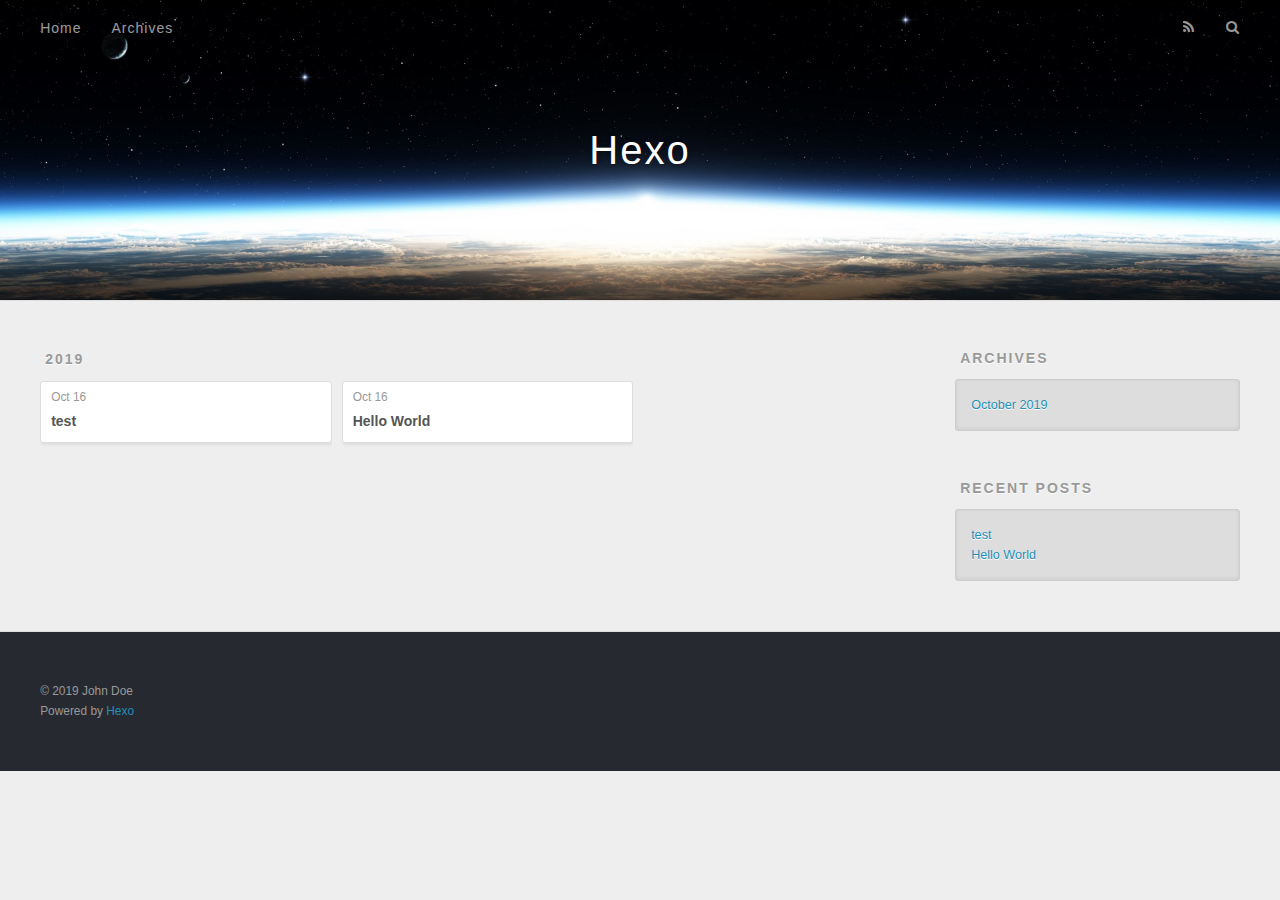
==== archives/index.html @ 58bed096 "Site updated: 2019-10-16 15:24:26" ====
<!DOCTYPE html>
<html>
<head><meta name="generator" content="Hexo 3.9.0">
  <meta charset="utf-8">
  

  
  <title>Archives | Hexo</title>
  <meta name="viewport" content="width=device-width, initial-scale=1, maximum-scale=1">
  <meta property="og:type" content="website">
<meta property="og:title" content="Hexo">
<meta property="og:url" content="http://yoursite.com/archives/index.html">
<meta property="og:site_name" content="Hexo">
<meta property="og:locale" content="en">
<meta name="twitter:card" content="summary">
<meta name="twitter:title" content="Hexo">
  
    <link rel="alternate" href="/atom.xml" title="Hexo" type="application/atom+xml">
  
  
    <link rel="icon" href="/favicon.png">
  
  
    <link href="//fonts.googleapis.com/css?family=Source+Code+Pro" rel="stylesheet" type="text/css">
  
  <link rel="stylesheet" href="/css/style.css">
</head>
</html>
<body>
  <div id="container">
    <div id="wrap">
      <header id="header">
  <div id="banner"></div>
  <div id="header-outer" class="outer">
    <div id="header-title" class="inner">
      <h1 id="logo-wrap">
        <a href="/" id="logo">Hexo</a>
      </h1>
      
    </div>
    <div id="header-inner" class="inner">
      <nav id="main-nav">
        <a id="main-nav-toggle" class="nav-icon"></a>
        
          <a class="main-nav-link" href="/">Home</a>
        
          <a class="main-nav-link" href="/archives">Archives</a>
        
      </nav>
      <nav id="sub-nav">
        
          <a id="nav-rss-link" class="nav-icon" href="/atom.xml" title="RSS Feed"></a>
        
        <a id="nav-search-btn" class="nav-icon" title="Search"></a>
      </nav>
      <div id="search-form-wrap">
        <form action="//google.com/search" method="get" accept-charset="UTF-8" class="search-form"><input type="search" name="q" class="search-form-input" placeholder="Search"><button type="submit" class="search-form-submit">&#xF002;</button><input type="hidden" name="sitesearch" value="http://yoursite.com"></form>
      </div>
    </div>
  </div>
</header>
      <div class="outer">
        <section id="main">
  
  
    
    
      
      
      <section class="archives-wrap">
        <div class="archive-year-wrap">
          <a href="/archives/2019" class="archive-year">2019</a>
        </div>
        <div class="archives">
    
    <article class="archive-article archive-type-post">
  <div class="archive-article-inner">
    <header class="archive-article-header">
      <a href="/2019/10/16/test/" class="archive-article-date">
  <time datetime="2019-10-16T07:18:13.000Z" itemprop="datePublished">Oct 16</time>
</a>
      
  
    <h1 itemprop="name">
      <a class="archive-article-title" href="/2019/10/16/test/">test</a>
    </h1>
  

    </header>
  </div>
</article>
  
    
    
    <article class="archive-article archive-type-post">
  <div class="archive-article-inner">
    <header class="archive-article-header">
      <a href="/2019/10/16/hello-world/" class="archive-article-date">
  <time datetime="2019-10-16T06:49:38.342Z" itemprop="datePublished">Oct 16</time>
</a>
      
  
    <h1 itemprop="name">
      <a class="archive-article-title" href="/2019/10/16/hello-world/">Hello World</a>
    </h1>
  

    </header>
  </div>
</article>
  
  
    </div></section>
  


</section>
        
          <aside id="sidebar">
  
    

  
    

  
    
  
    
  <div class="widget-wrap">
    <h3 class="widget-title">Archives</h3>
    <div class="widget">
      <ul class="archive-list"><li class="archive-list-item"><a class="archive-list-link" href="/archives/2019/10/">October 2019</a></li></ul>
    </div>
  </div>


  
    
  <div class="widget-wrap">
    <h3 class="widget-title">Recent Posts</h3>
    <div class="widget">
      <ul>
        
          <li>
            <a href="/2019/10/16/test/">test</a>
          </li>
        
          <li>
            <a href="/2019/10/16/hello-world/">Hello World</a>
          </li>
        
      </ul>
    </div>
  </div>

  
</aside>
        
      </div>
      <footer id="footer">
  
  <div class="outer">
    <div id="footer-info" class="inner">
      &copy; 2019 John Doe<br>
      Powered by <a href="http://hexo.io/" target="_blank">Hexo</a>
    </div>
  </div>
</footer>
    </div>
    <nav id="mobile-nav">
  
    <a href="/" class="mobile-nav-link">Home</a>
  
    <a href="/archives" class="mobile-nav-link">Archives</a>
  
</nav>
    

<script src="//ajax.googleapis.com/ajax/libs/jquery/2.0.3/jquery.min.js"></script>


  <link rel="stylesheet" href="/fancybox/jquery.fancybox.css">
  <script src="/fancybox/jquery.fancybox.pack.js"></script>


<script src="/js/script.js"></script>



  </div>
</body>
</html>
---- css/style.css ----
body {
  width: 100%;
}
body:before,
body:after {
  content: "";
  display: table;
}
body:after {
  clear: both;
}
html,
body,
div,
span,
applet,
object,
iframe,
h1,
h2,
h3,
h4,
h5,
h6,
p,
blockquote,
pre,
a,
abbr,
acronym,
address,
big,
cite,
code,
del,
dfn,
em,
img,
ins,
kbd,
q,
s,
samp,
small,
strike,
strong,
sub,
sup,
tt,
var,
dl,
dt,
dd,
ol,
ul,
li,
fieldset,
form,
label,
legend,
table,
caption,
tbody,
tfoot,
thead,
tr,
th,
td {
  margin: 0;
  padding: 0;
  border: 0;
  outline: 0;
  font-weight: inherit;
  font-style: inherit;
  font-family: inherit;
  font-size: 100%;
  vertical-align: baseline;
}
body {
  line-height: 1;
  color: #000;
  background: #fff;
}
ol,
ul {
  list-style: none;
}
table {
  border-collapse: separate;
  border-spacing: 0;
  vertical-align: middle;
}
caption,
th,
td {
  text-align: left;
  font-weight: normal;
  vertical-align: middle;
}
a img {
  border: none;
}
input,
button {
  margin: 0;
  padding: 0;
}
input::-moz-focus-inner,
button::-moz-focus-inner {
  border: 0;
  padding: 0;
}
@font-face {
  font-family: FontAwesome;
  font-style: normal;
  font-weight: normal;
  src: url("fonts/fontawesome-webfont.eot?v=#4.0.3");
  src: url("fonts/fontawesome-webfont.eot?#iefix&v=#4.0.3") format("embedded-opentype"), url("fonts/fontawesome-webfont.woff?v=#4.0.3") format("woff"), url("fonts/fontawesome-webfont.ttf?v=#4.0.3") format("truetype"), url("fonts/fontawesome-webfont.svg#fontawesomeregular?v=#4.0.3") format("svg");
}
html,
body,
#container {
  height: 100%;
}
body {
  background: #eee;
  font: 14px -apple-system, BlinkMacSystemFont, "Segoe UI", "Roboto", "Oxygen", "Ubuntu", "Cantarell", "Fira Sans", "Droid Sans", "Helvetica Neue", sans-serif;
  -webkit-text-size-adjust: 100%;
}
.outer {
  max-width: 1220px;
  margin: 0 auto;
  padding: 0 20px;
}
.outer:before,
.outer:after {
  content: "";
  display: table;
}
.outer:after {
  clear: both;
}
.inner {
  display: inline;
  float: left;
  width: 98.33333333333333%;
  margin: 0 0.833333333333333%;
}
.left,
.alignleft {
  float: left;
}
.right,
.alignright {
  float: right;
}
.clear {
  clear: both;
}
#container {
  position: relative;
}
.mobile-nav-on {
  overflow: hidden;
}
#wrap {
  height: 100%;
  width: 100%;
  position: absolute;
  top: 0;
  left: 0;
  -webkit-transition: 0.2s ease-out;
  -moz-transition: 0.2s ease-out;
  -ms-transition: 0.2s ease-out;
  transition: 0.2s ease-out;
  z-index: 1;
  background: #eee;
}
.mobile-nav-on #wrap {
  left: 280px;
}
@media screen and (min-width: 768px) {
  #main {
    display: inline;
    float: left;
    width: 73.33333333333333%;
    margin: 0 0.833333333333333%;
  }
}
.article-date,
.article-category-link,
.archive-year,
.widget-title {
  text-decoration: none;
  text-transform: uppercase;
  letter-spacing: 2px;
  color: #999;
  margin-bottom: 1em;
  margin-left: 5px;
  line-height: 1em;
  text-shadow: 0 1px #fff;
  font-weight: bold;
}
.article-inner,
.archive-article-inner {
  background: #fff;
  -webkit-box-shadow: 1px 2px 3px #ddd;
  box-shadow: 1px 2px 3px #ddd;
  border: 1px solid #ddd;
  border-radius: 3px;
}
.article-entry h1,
.widget h1 {
  font-size: 2em;
}
.article-entry h2,
.widget h2 {
  font-size: 1.5em;
}
.article-entry h3,
.widget h3 {
  font-size: 1.3em;
}
.article-entry h4,
.widget h4 {
  font-size: 1.2em;
}
.article-entry h5,
.widget h5 {
  font-size: 1em;
}
.article-entry h6,
.widget h6 {
  font-size: 1em;
  color: #999;
}
.article-entry hr,
.widget hr {
  border: 1px dashed #ddd;
}
.article-entry strong,
.widget strong {
  font-weight: bold;
}
.article-entry em,
.widget em,
.article-entry cite,
.widget cite {
  font-style: italic;
}
.article-entry sup,
.widget sup,
.article-entry sub,
.widget sub {
  font-size: 0.75em;
  line-height: 0;
  position: relative;
  vertical-align: baseline;
}
.article-entry sup,
.widget sup {
  top: -0.5em;
}
.article-entry sub,
.widget sub {
  bottom: -0.2em;
}
.article-entry small,
.widget small {
  font-size: 0.85em;
}
.article-entry acronym,
.widget acronym,
.article-entry abbr,
.widget abbr {
  border-bottom: 1px dotted;
}
.article-entry ul,
.widget ul,
.article-entry ol,
.widget ol,
.article-entry dl,
.widget dl {
  margin: 0 20px;
  line-height: 1.6em;
}
.article-entry ul ul,
.widget ul ul,
.article-entry ol ul,
.widget ol ul,
.article-entry ul ol,
.widget ul ol,
.article-entry ol ol,
.widget ol ol {
  margin-top: 0;
  margin-bottom: 0;
}
.article-entry ul,
.widget ul {
  list-style: disc;
}
.article-entry ol,
.widget ol {
  list-style: decimal;
}
.article-entry dt,
.widget dt {
  font-weight: bold;
}
#header {
  height: 300px;
  position: relative;
  border-bottom: 1px solid #ddd;
}
#header:before,
#header:after {
  content: "";
  position: absolute;
  left: 0;
  right: 0;
  height: 40px;
}
#header:before {
  top: 0;
  background: -webkit-linear-gradient(rgba(0,0,0,0.2), transparent);
  background: -moz-linear-gradient(rgba(0,0,0,0.2), transparent);
  background: -ms-linear-gradient(rgba(0,0,0,0.2), transparent);
  background: linear-gradient(rgba(0,0,0,0.2), transparent);
}
#header:after {
  bottom: 0;
  background: -webkit-linear-gradient(transparent, rgba(0,0,0,0.2));
  background: -moz-linear-gradient(transparent, rgba(0,0,0,0.2));
  background: -ms-linear-gradient(transparent, rgba(0,0,0,0.2));
  background: linear-gradient(transparent, rgba(0,0,0,0.2));
}
#header-outer {
  height: 100%;
  position: relative;
}
#header-inner {
  position: relative;
  overflow: hidden;
}
#banner {
  position: absolute;
  top: 0;
  left: 0;
  width: 100%;
  height: 100%;
  background: url("images/banner.jpg") center #000;
  -webkit-background-size: cover;
  -moz-background-size: cover;
  background-size: cover;
  z-index: -1;
}
#header-title {
  text-align: center;
  height: 40px;
  position: absolute;
  top: 50%;
  left: 0;
  margin-top: -20px;
}
#logo,
#subtitle {
  text-decoration: none;
  color: #fff;
  font-weight: 300;
  text-shadow: 0 1px 4px rgba(0,0,0,0.3);
}
#logo {
  font-size: 40px;
  line-height: 40px;
  letter-spacing: 2px;
}
#subtitle {
  font-size: 16px;
  line-height: 16px;
  letter-spacing: 1px;
}
#subtitle-wrap {
  margin-top: 16px;
}
#main-nav {
  float: left;
  margin-left: -15px;
}
.nav-icon,
.main-nav-link {
  float: left;
  color: #fff;
  opacity: 0.6;
  text-decoration: none;
  text-shadow: 0 1px rgba(0,0,0,0.2);
  -webkit-transition: opacity 0.2s;
  -moz-transition: opacity 0.2s;
  -ms-transition: opacity 0.2s;
  transition: opacity 0.2s;
  display: block;
  padding: 20px 15px;
}
.nav-icon:hover,
.main-nav-link:hover {
  opacity: 1;
}
.nav-icon {
  font-family: FontAwesome;
  text-align: center;
  font-size: 14px;
  width: 14px;
  height: 14px;
  padding: 20px 15px;
  position: relative;
  cursor: pointer;
}
.main-nav-link {
  font-weight: 300;
  letter-spacing: 1px;
}
@media screen and (max-width: 479px) {
  .main-nav-link {
    display: none;
  }
}
#main-nav-toggle {
  display: none;
}
#main-nav-toggle:before {
  content: "\f0c9";
}
@media screen and (max-width: 479px) {
  #main-nav-toggle {
    display: block;
  }
}
#sub-nav {
  float: right;
  margin-right: -15px;
}
#nav-rss-link:before {
  content: "\f09e";
}
#nav-search-btn:before {
  content: "\f002";
}
#search-form-wrap {
  position: absolute;
  top: 15px;
  width: 150px;
  height: 30px;
  right: -150px;
  opacity: 0;
  -webkit-transition: 0.2s ease-out;
  -moz-transition: 0.2s ease-out;
  -ms-transition: 0.2s ease-out;
  transition: 0.2s ease-out;
}
#search-form-wrap.on {
  opacity: 1;
  right: 0;
}
@media screen and (max-width: 479px) {
  #search-form-wrap {
    width: 100%;
    right: -100%;
  }
}
.search-form {
  position: absolute;
  top: 0;
  left: 0;
  right: 0;
  background: #fff;
  padding: 5px 15px;
  border-radius: 15px;
  -webkit-box-shadow: 0 0 10px rgba(0,0,0,0.3);
  box-shadow: 0 0 10px rgba(0,0,0,0.3);
}
.search-form-input {
  border: none;
  background: none;
  color: #555;
  width: 100%;
  font: 13px -apple-system, BlinkMacSystemFont, "Segoe UI", "Roboto", "Oxygen", "Ubuntu", "Cantarell", "Fira Sans", "Droid Sans", "Helvetica Neue", sans-serif;
  outline: none;
}
.search-form-input::-webkit-search-results-decoration,
.search-form-input::-webkit-search-cancel-button {
  -webkit-appearance: none;
}
.search-form-submit {
  position: absolute;
  top: 50%;
  right: 10px;
  margin-top: -7px;
  font: 13px FontAwesome;
  border: none;
  background: none;
  color: #bbb;
  cursor: pointer;
}
.search-form-submit:hover,
.search-form-submit:focus {
  color: #777;
}
.article {
  margin: 50px 0;
}
.article-inner {
  overflow: hidden;
}
.article-meta:before,
.article-meta:after {
  content: "";
  display: table;
}
.article-meta:after {
  clear: both;
}
.article-date {
  float: left;
}
.article-category {
  float: left;
  line-height: 1em;
  color: #ccc;
  text-shadow: 0 1px #fff;
  margin-left: 8px;
}
.article-category:before {
  content: "\2022";
}
.article-category-link {
  margin: 0 12px 1em;
}
.article-header {
  padding: 20px 20px 0;
}
.article-title {
  text-decoration: none;
  font-size: 2em;
  font-weight: bold;
  color: #555;
  line-height: 1.1em;
  -webkit-transition: color 0.2s;
  -moz-transition: color 0.2s;
  -ms-transition: color 0.2s;
  transition: color 0.2s;
}
a.article-title:hover {
  color: #258fb8;
}
.article-entry {
  color: #555;
  padding: 0 20px;
}
.article-entry:before,
.article-entry:after {
  content: "";
  display: table;
}
.article-entry:after {
  clear: both;
}
.article-entry p,
.article-entry table {
  line-height: 1.6em;
  margin: 1.6em 0;
}
.article-entry h1,
.article-entry h2,
.article-entry h3,
.article-entry h4,
.article-entry h5,
.article-entry h6 {
  font-weight: bold;
}
.article-entry h1,
.article-entry h2,
.article-entry h3,
.article-entry h4,
.article-entry h5,
.article-entry h6 {
  line-height: 1.1em;
  margin: 1.1em 0;
}
.article-entry a {
  color: #258fb8;
  text-decoration: none;
}
.article-entry a:hover {
  text-decoration: underline;
}
.article-entry ul,
.article-entry ol,
.article-entry dl {
  margin-top: 1.6em;
  margin-bottom: 1.6em;
}
.article-entry img,
.article-entry video {
  max-width: 100%;
  height: auto;
  display: block;
  margin: auto;
}
.article-entry iframe {
  border: none;
}
.article-entry table {
  width: 100%;
  border-collapse: collapse;
  border-spacing: 0;
}
.article-entry th {
  font-weight: bold;
  border-bottom: 3px solid #ddd;
  padding-bottom: 0.5em;
}
.article-entry td {
  border-bottom: 1px solid #ddd;
  padding: 10px 0;
}
.article-entry blockquote {
  font-family: Georgia, "Times New Roman", serif;
  font-size: 1.4em;
  margin: 1.6em 20px;
  text-align: center;
}
.article-entry blockquote footer {
  font-size: 14px;
  margin: 1.6em 0;
  font-family: -apple-system, BlinkMacSystemFont, "Segoe UI", "Roboto", "Oxygen", "Ubuntu", "Cantarell", "Fira Sans", "Droid Sans", "Helvetica Neue", sans-serif;
}
.article-entry blockquote footer cite:before {
  content: "—";
  padding: 0 0.5em;
}
.article-entry .pullquote {
  text-align: left;
  width: 45%;
  margin: 0;
}
.article-entry .pullquote.left {
  margin-left: 0.5em;
  margin-right: 1em;
}
.article-entry .pullquote.right {
  margin-right: 0.5em;
  margin-left: 1em;
}
.article-entry .caption {
  color: #999;
  display: block;
  font-size: 0.9em;
  margin-top: 0.5em;
  position: relative;
  text-align: center;
}
.article-entry .video-container {
  position: relative;
  padding-top: 56.25%;
  height: 0;
  overflow: hidden;
}
.article-entry .video-container iframe,
.article-entry .video-container object,
.article-entry .video-container embed {
  position: absolute;
  top: 0;
  left: 0;
  width: 100%;
  height: 100%;
  margin-top: 0;
}
.article-more-link a {
  display: inline-block;
  line-height: 1em;
  padding: 6px 15px;
  border-radius: 15px;
  background: #eee;
  color: #999;
  text-shadow: 0 1px #fff;
  text-decoration: none;
}
.article-more-link a:hover {
  background: #258fb8;
  color: #fff;
  text-decoration: none;
  text-shadow: 0 1px #1e7293;
}
.article-footer {
  font-size: 0.85em;
  line-height: 1.6em;
  border-top: 1px solid #ddd;
  padding-top: 1.6em;
  margin: 0 20px 20px;
}
.article-footer:before,
.article-footer:after {
  content: "";
  display: table;
}
.article-footer:after {
  clear: both;
}
.article-footer a {
  color: #999;
  text-decoration: none;
}
.article-footer a:hover {
  color: #555;
}
.article-tag-list-item {
  float: left;
  margin-right: 10px;
}
.article-tag-list-link:before {
  content: "#";
}
.article-comment-link {
  float: right;
}
.article-comment-link:before {
  content: "\f075";
  font-family: FontAwesome;
  padding-right: 8px;
}
.article-share-link {
  cursor: pointer;
  float: right;
  margin-left: 20px;
}
.article-share-link:before {
  content: "\f064";
  font-family: FontAwesome;
  padding-right: 6px;
}
#article-nav {
  position: relative;
}
#article-nav:before,
#article-nav:after {
  content: "";
  display: table;
}
#article-nav:after {
  clear: both;
}
@media screen and (min-width: 768px) {
  #article-nav {
    margin: 50px 0;
  }
  #article-nav:before {
    width: 8px;
    height: 8px;
    position: absolute;
    top: 50%;
    left: 50%;
    margin-top: -4px;
    margin-left: -4px;
    content: "";
    border-radius: 50%;
    background: #ddd;
    -webkit-box-shadow: 0 1px 2px #fff;
    box-shadow: 0 1px 2px #fff;
  }
}
.article-nav-link-wrap {
  text-decoration: none;
  text-shadow: 0 1px #fff;
  color: #999;
  -webkit-box-sizing: border-box;
  -moz-box-sizing: border-box;
  box-sizing: border-box;
  margin-top: 50px;
  text-align: center;
  display: block;
}
.article-nav-link-wrap:hover {
  color: #555;
}
@media screen and (min-width: 768px) {
  .article-nav-link-wrap {
    width: 50%;
    margin-top: 0;
  }
}
@media screen and (min-width: 768px) {
  #article-nav-newer {
    float: left;
    text-align: right;
    padding-right: 20px;
  }
}
@media screen and (min-width: 768px) {
  #article-nav-older {
    float: right;
    text-align: left;
    padding-left: 20px;
  }
}
.article-nav-caption {
  text-transform: uppercase;
  letter-spacing: 2px;
  color: #ddd;
  line-height: 1em;
  font-weight: bold;
}
#article-nav-newer .article-nav-caption {
  margin-right: -2px;
}
.article-nav-title {
  font-size: 0.85em;
  line-height: 1.6em;
  margin-top: 0.5em;
}
.article-share-box {
  position: absolute;
  display: none;
  background: #fff;
  -webkit-box-shadow: 1px 2px 10px rgba(0,0,0,0.2);
  box-shadow: 1px 2px 10px rgba(0,0,0,0.2);
  border-radius: 3px;
  margin-left: -145px;
  overflow: hidden;
  z-index: 1;
}
.article-share-box.on {
  display: block;
}
.article-share-input {
  width: 100%;
  background: none;
  -webkit-box-sizing: border-box;
  -moz-box-sizing: border-box;
  box-sizing: border-box;
  font: 14px -apple-system, BlinkMacSystemFont, "Segoe UI", "Roboto", "Oxygen", "Ubuntu", "Cantarell", "Fira Sans", "Droid Sans", "Helvetica Neue", sans-serif;
  padding: 0 15px;
  color: #555;
  outline: none;
  border: 1px solid #ddd;
  border-radius: 3px 3px 0 0;
  height: 36px;
  line-height: 36px;
}
.article-share-links {
  background: #eee;
}
.article-share-links:before,
.article-share-links:after {
  content: "";
  display: table;
}
.article-share-links:after {
  clear: both;
}
.article-share-twitter,
.article-share-facebook,
.article-share-pinterest,
.article-share-google {
  width: 50px;
  height: 36px;
  display: block;
  float: left;
  position: relative;
  color: #999;
  text-shadow: 0 1px #fff;
}
.article-share-twitter:before,
.article-share-facebook:before,
.article-share-pinterest:before,
.article-share-google:before {
  font-size: 20px;
  font-family: FontAwesome;
  width: 20px;
  height: 20px;
  position: absolute;
  top: 50%;
  left: 50%;
  margin-top: -10px;
  margin-left: -10px;
  text-align: center;
}
.article-share-twitter:hover,
.article-share-facebook:hover,
.article-share-pinterest:hover,
.article-share-google:hover {
  color: #fff;
}
.article-share-twitter:before {
  content: "\f099";
}
.article-share-twitter:hover {
  background: #00aced;
  text-shadow: 0 1px #008abe;
}
.article-share-facebook:before {
  content: "\f09a";
}
.article-share-facebook:hover {
  background: #3b5998;
  text-shadow: 0 1px #2f477a;
}
.article-share-pinterest:before {
  content: "\f0d2";
}
.article-share-pinterest:hover {
  background: #cb2027;
  text-shadow: 0 1px #a21a1f;
}
.article-share-google:before {
  content: "\f0d5";
}
.article-share-google:hover {
  background: #dd4b39;
  text-shadow: 0 1px #be3221;
}
.article-gallery {
  background: #000;
  position: relative;
}
.article-gallery-photos {
  position: relative;
  overflow: hidden;
}
.article-gallery-img {
  display: none;
  max-width: 100%;
}
.article-gallery-img:first-child {
  display: block;
}
.article-gallery-img.loaded {
  position: absolute;
  display: block;
}
.article-gallery-img img {
  display: block;
  max-width: 100%;
  margin: 0 auto;
}
#comments {
  background: #fff;
  -webkit-box-shadow: 1px 2px 3px #ddd;
  box-shadow: 1px 2px 3px #ddd;
  padding: 20px;
  border: 1px solid #ddd;
  border-radius: 3px;
  margin: 50px 0;
}
#comments a {
  color: #258fb8;
}
.archives-wrap {
  margin: 50px 0;
}
.archives:before,
.archives:after {
  content: "";
  display: table;
}
.archives:after {
  clear: both;
}
.archive-year-wrap {
  margin-bottom: 1em;
}
.archives {
  -webkit-column-gap: 10px;
  -moz-column-gap: 10px;
  column-gap: 10px;
}
@media screen and (min-width: 480px) and (max-width: 767px) {
  .archives {
    -webkit-column-count: 2;
    -moz-column-count: 2;
    column-count: 2;
  }
}
@media screen and (min-width: 768px) {
  .archives {
    -webkit-column-count: 3;
    -moz-column-count: 3;
    column-count: 3;
  }
}
.archive-article {
  -webkit-column-break-inside: avoid;
  page-break-inside: avoid;
  overflow: hidden;
  break-inside: avoid-column;
}
.archive-article-inner {
  padding: 10px;
  margin-bottom: 15px;
}
.archive-article-title {
  text-decoration: none;
  font-weight: bold;
  color: #555;
  -webkit-transition: color 0.2s;
  -moz-transition: color 0.2s;
  -ms-transition: color 0.2s;
  transition: color 0.2s;
  line-height: 1.6em;
}
.archive-article-title:hover {
  color: #258fb8;
}
.archive-article-footer {
  margin-top: 1em;
}
.archive-article-date {
  color: #999;
  text-decoration: none;
  font-size: 0.85em;
  line-height: 1em;
  margin-bottom: 0.5em;
  display: block;
}
#page-nav {
  margin: 50px auto;
  background: #fff;
  -webkit-box-shadow: 1px 2px 3px #ddd;
  box-shadow: 1px 2px 3px #ddd;
  border: 1px solid #ddd;
  border-radius: 3px;
  text-align: center;
  color: #999;
  overflow: hidden;
}
#page-nav:before,
#page-nav:after {
  content: "";
  display: table;
}
#page-nav:after {
  clear: both;
}
#page-nav a,
#page-nav span {
  padding: 10px 20px;
  line-height: 1;
  height: 2ex;
}
#page-nav a {
  color: #999;
  text-decoration: none;
}
#page-nav a:hover {
  background: #999;
  color: #fff;
}
#page-nav .prev {
  float: left;
}
#page-nav .next {
  float: right;
}
#page-nav .page-number {
  display: inline-block;
}
@media screen and (max-width: 479px) {
  #page-nav .page-number {
    display: none;
  }
}
#page-nav .current {
  color: #555;
  font-weight: bold;
}
#page-nav .space {
  color: #ddd;
}
#footer {
  background: #262a30;
  padding: 50px 0;
  border-top: 1px solid #ddd;
  color: #999;
}
#footer a {
  color: #258fb8;
  text-decoration: none;
}
#footer a:hover {
  text-decoration: underline;
}
#footer-info {
  line-height: 1.6em;
  font-size: 0.85em;
}
.article-entry pre,
.article-entry .highlight {
  background: #2d2d2d;
  margin: 0 -20px;
  padding: 15px 20px;
  border-style: solid;
  border-color: #ddd;
  border-width: 1px 0;
  overflow: auto;
  color: #ccc;
  line-height: 22.400000000000002px;
}
.article-entry .highlight .gutter pre,
.article-entry .gist .gist-file .gist-data .line-numbers {
  color: #666;
  font-size: 0.85em;
}
.article-entry pre,
.article-entry code {
  font-family: "Source Code Pro", Consolas, Monaco, Menlo, Consolas, monospace;
}
.article-entry code {
  background: #eee;
  text-shadow: 0 1px #fff;
  padding: 0 0.3em;
}
.article-entry pre code {
  background: none;
  text-shadow: none;
  padding: 0;
}
.article-entry .highlight pre {
  border: none;
  margin: 0;
  padding: 0;
}
.article-entry .highlight table {
  margin: 0;
  width: auto;
}
.article-entry .highlight td {
  border: none;
  padding: 0;
}
.article-entry .highlight figcaption {
  font-size: 0.85em;
  color: #999;
  line-height: 1em;
  margin-bottom: 1em;
}
.article-entry .highlight figcaption:before,
.article-entry .highlight figcaption:after {
  content: "";
  display: table;
}
.article-entry .highlight figcaption:after {
  clear: both;
}
.article-entry .highlight figcaption a {
  float: right;
}
.article-entry .highlight .gutter pre {
  text-align: right;
  padding-right: 20px;
}
.article-entry .highlight .line {
  height: 22.400000000000002px;
}
.article-entry .highlight .line.marked {
  background: #515151;
}
.article-entry .gist {
  margin: 0 -20px;
  border-style: solid;
  border-color: #ddd;
  border-width: 1px 0;
  background: #2d2d2d;
  padding: 15px 20px 15px 0;
}
.article-entry .gist .gist-file {
  border: none;
  font-family: "Source Code Pro", Consolas, Monaco, Menlo, Consolas, monospace;
  margin: 0;
}
.article-entry .gist .gist-file .gist-data {
  background: none;
  border: none;
}
.article-entry .gist .gist-file .gist-data .line-numbers {
  background: none;
  border: none;
  padding: 0 20px 0 0;
}
.article-entry .gist .gist-file .gist-data .line-data {
  padding: 0 !important;
}
.article-entry .gist .gist-file .highlight {
  margin: 0;
  padding: 0;
  border: none;
}
.article-entry .gist .gist-file .gist-meta {
  background: #2d2d2d;
  color: #999;
  font: 0.85em -apple-system, BlinkMacSystemFont, "Segoe UI", "Roboto", "Oxygen", "Ubuntu", "Cantarell", "Fira Sans", "Droid Sans", "Helvetica Neue", sans-serif;
  text-shadow: 0 0;
  padding: 0;
  margin-top: 1em;
  margin-left: 20px;
}
.article-entry .gist .gist-file .gist-meta a {
  color: #258fb8;
  font-weight: normal;
}
.article-entry .gist .gist-file .gist-meta a:hover {
  text-decoration: underline;
}
pre .comment,
pre .title {
  color: #999;
}
pre .variable,
pre .attribute,
pre .tag,
pre .regexp,
pre .ruby .constant,
pre .xml .tag .title,
pre .xml .pi,
pre .xml .doctype,
pre .html .doctype,
pre .css .id,
pre .css .class,
pre .css .pseudo {
  color: #f2777a;
}
pre .number,
pre .preprocessor,
pre .built_in,
pre .literal,
pre .params,
pre .constant {
  color: #f99157;
}
pre .class,
pre .ruby .class .title,
pre .css .rules .attribute {
  color: #9c9;
}
pre .string,
pre .value,
pre .inheritance,
pre .header,
pre .ruby .symbol,
pre .xml .cdata {
  color: #9c9;
}
pre .css .hexcolor {
  color: #6cc;
}
pre .function,
pre .python .decorator,
pre .python .title,
pre .ruby .function .title,
pre .ruby .title .keyword,
pre .perl .sub,
pre .javascript .title,
pre .coffeescript .title {
  color: #69c;
}
pre .keyword,
pre .javascript .function {
  color: #c9c;
}
@media screen and (max-width: 479px) {
  #mobile-nav {
    position: absolute;
    top: 0;
    left: 0;
    width: 280px;
    height: 100%;
    background: #191919;
    border-right: 1px solid #fff;
  }
}
@media screen and (max-width: 479px) {
  .mobile-nav-link {
    display: block;
    color: #999;
    text-decoration: none;
    padding: 15px 20px;
    font-weight: bold;
  }
  .mobile-nav-link:hover {
    color: #fff;
  }
}
@media screen and (min-width: 768px) {
  #sidebar {
    display: inline;
    float: left;
    width: 23.333333333333332%;
    margin: 0 0.833333333333333%;
  }
}
.widget-wrap {
  margin: 50px 0;
}
.widget {
  color: #777;
  text-shadow: 0 1px #fff;
  background: #ddd;
  -webkit-box-shadow: 0 -1px 4px #ccc inset;
  box-shadow: 0 -1px 4px #ccc inset;
  border: 1px solid #ccc;
  padding: 15px;
  border-radius: 3px;
}
.widget a {
  color: #258fb8;
  text-decoration: none;
}
.widget a:hover {
  text-decoration: underline;
}
.widget ul ul,
.widget ol ul,
.widget dl ul,
.widget ul ol,
.widget ol ol,
.widget dl ol,
.widget ul dl,
.widget ol dl,
.widget dl dl {
  margin-left: 15px;
  list-style: disc;
}
.widget {
  line-height: 1.6em;
  word-wrap: break-word;
  font-size: 0.9em;
}
.widget ul,
.widget ol {
  list-style: none;
  margin: 0;
}
.widget ul ul,
.widget ol ul,
.widget ul ol,
.widget ol ol {
  margin: 0 20px;
}
.widget ul ul,
.widget ol ul {
  list-style: disc;
}
.widget ul ol,
.widget ol ol {
  list-style: decimal;
}
.category-list-count,
.tag-list-count,
.archive-list-count {
  padding-left: 5px;
  color: #999;
  font-size: 0.85em;
}
.category-list-count:before,
.tag-list-count:before,
.archive-list-count:before {
  content: "(";
}
.category-list-count:after,
.tag-list-count:after,
.archive-list-count:after {
  content: ")";
}
.tagcloud a {
  margin-right: 5px;
  display: inline-block;
}
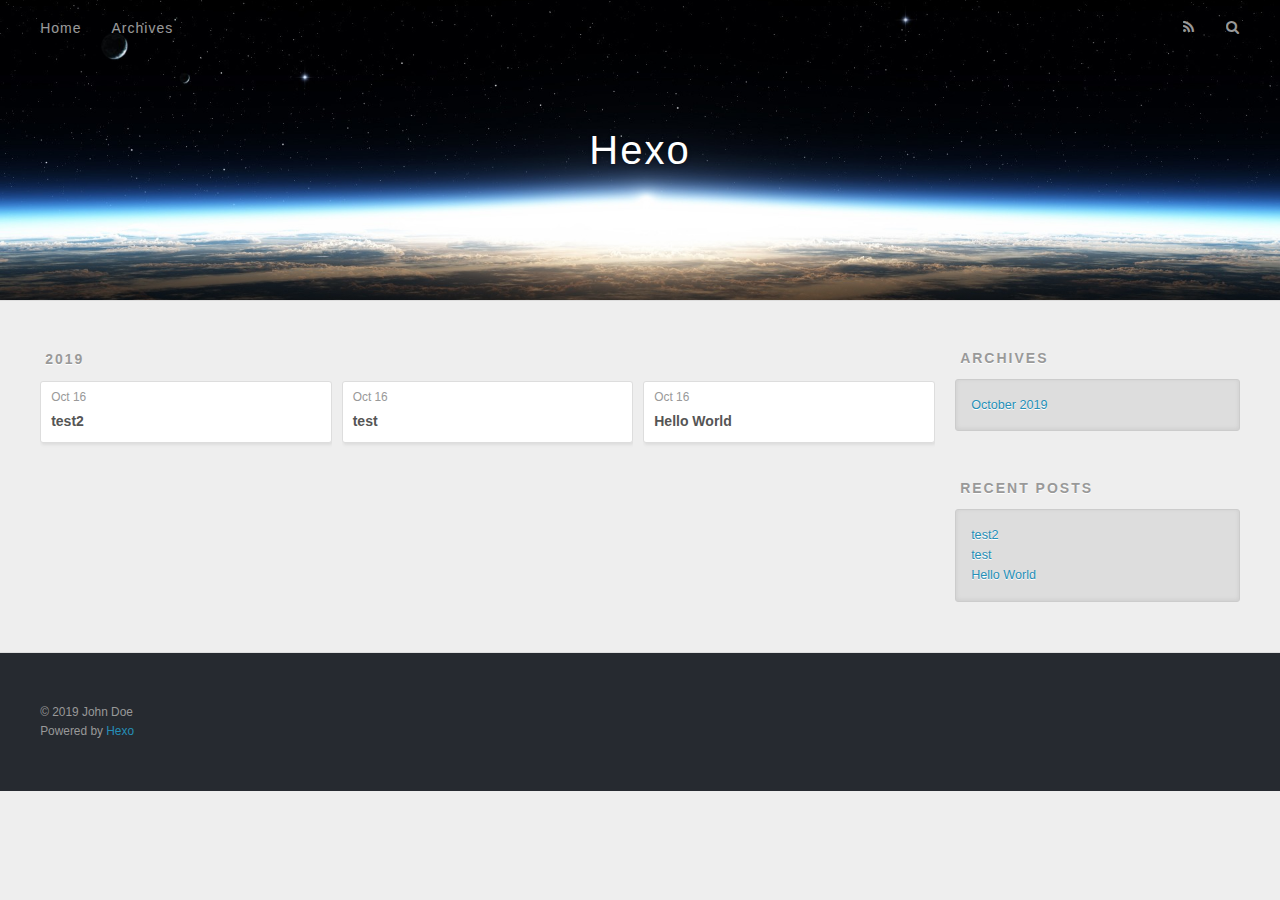
==== commit cc178b98: "Site updated: 2019-10-16 17:17:02" ====
--- a/archives/index.html
+++ b/archives/index.html
@@ -76,6 +76,25 @@
     <article class="archive-article archive-type-post">
   <div class="archive-article-inner">
     <header class="archive-article-header">
+      <a href="/2019/10/16/test2/" class="archive-article-date">
+  <time datetime="2019-10-16T09:16:12.000Z" itemprop="datePublished">Oct 16</time>
+</a>
+      
+  
+    <h1 itemprop="name">
+      <a class="archive-article-title" href="/2019/10/16/test2/">test2</a>
+    </h1>
+  
+
+    </header>
+  </div>
+</article>
+  
+    
+    
+    <article class="archive-article archive-type-post">
+  <div class="archive-article-inner">
+    <header class="archive-article-header">
       <a href="/2019/10/16/test/" class="archive-article-date">
   <time datetime="2019-10-16T07:18:13.000Z" itemprop="datePublished">Oct 16</time>
 </a>
@@ -143,6 +162,10 @@
       <ul>
         
           <li>
+            <a href="/2019/10/16/test2/">test2</a>
+          </li>
+        
+          <li>
             <a href="/2019/10/16/test/">test</a>
           </li>
         
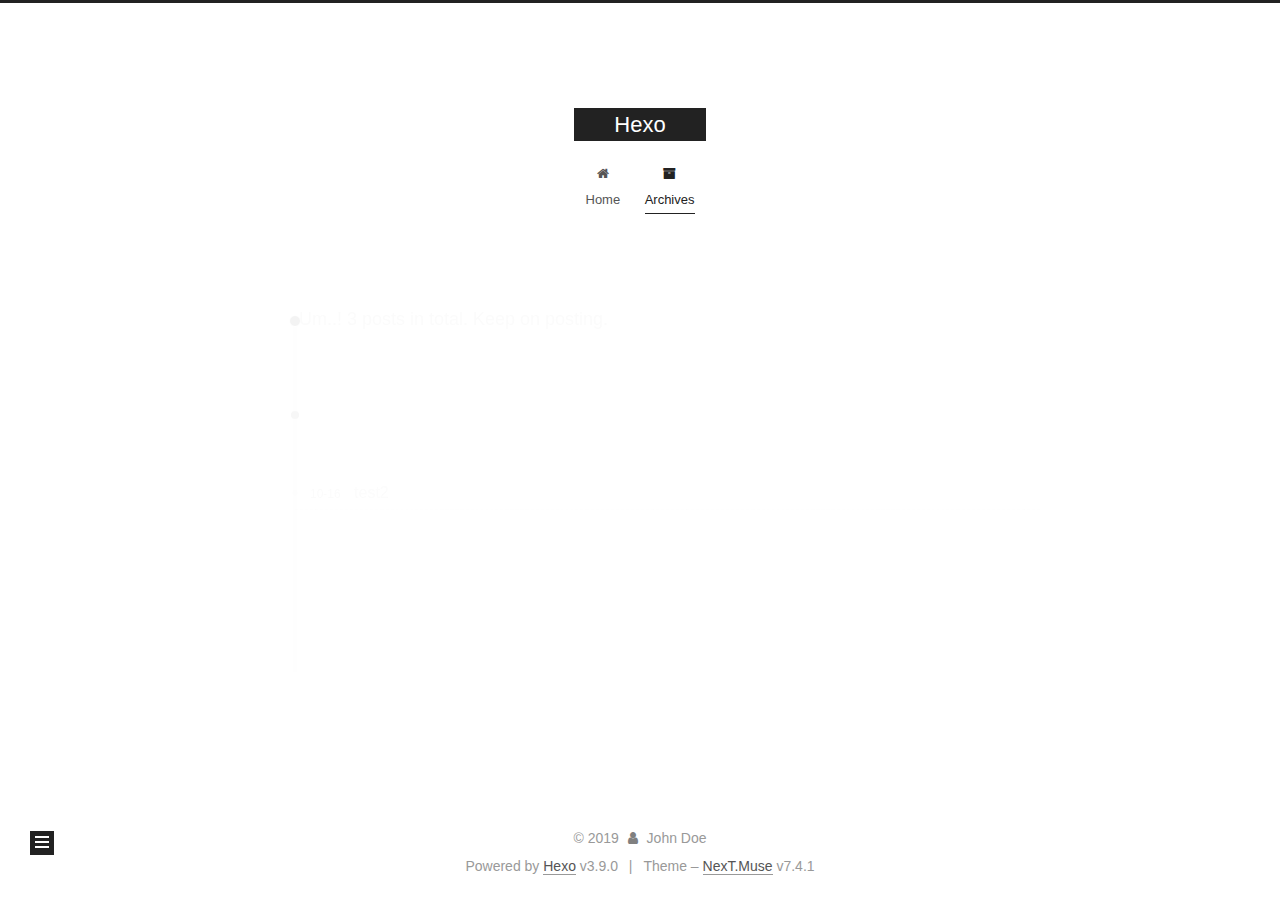
==== commit d0b00c07: "Site updated: 2019-10-16 17:21:00" ====
--- a/archives/index.html
+++ b/archives/index.html
@@ -1,12 +1,60 @@
 <!DOCTYPE html>
-<html>
-<head><meta name="generator" content="Hexo 3.9.0">
-  <meta charset="utf-8">
-  
-
-  
-  <title>Archives | Hexo</title>
-  <meta name="viewport" content="width=device-width, initial-scale=1, maximum-scale=1">
+
+
+
+
+
+<html lang="en">
+<head>
+  <meta charset="UTF-8">
+<meta name="viewport" content="width=device-width, initial-scale=1, maximum-scale=2">
+<meta name="theme-color" content="#222">
+<meta name="generator" content="Hexo 3.9.0">
+  <link rel="apple-touch-icon" sizes="180x180" href="/images/apple-touch-icon-next.png?v=7.4.1">
+  <link rel="icon" type="image/png" sizes="32x32" href="/images/favicon-32x32-next.png?v=7.4.1">
+  <link rel="icon" type="image/png" sizes="16x16" href="/images/favicon-16x16-next.png?v=7.4.1">
+  <link rel="mask-icon" href="/images/logo.svg?v=7.4.1" color="#222">
+
+<link rel="stylesheet" href="/css/main.css?v=7.4.1">
+
+
+<link rel="stylesheet" href="/lib/font-awesome/css/font-awesome.min.css?v=4.7.0">
+
+
+<script id="hexo-configurations">
+  var NexT = window.NexT || {};
+  var CONFIG = {
+    root: '/',
+    scheme: 'Muse',
+    version: '7.4.1',
+    exturl: false,
+    sidebar: {"position":"left","display":"post","offset":12,"onmobile":false},
+    copycode: {"enable":false,"show_result":false,"style":null},
+    back2top: {"enable":true,"sidebar":false,"scrollpercent":false},
+    bookmark: {"enable":false,"color":"#222","save":"auto"},
+    fancybox: false,
+    mediumzoom: false,
+    lazyload: false,
+    pangu: false,
+    algolia: {
+      appID: '',
+      apiKey: '',
+      indexName: '',
+      hits: {"per_page":10},
+      labels: {"input_placeholder":"Search for Posts","hits_empty":"We didn't find any results for the search: ${query}","hits_stats":"${hits} results found in ${time} ms"}
+    },
+    localsearch: {"enable":false,"trigger":"auto","top_n_per_article":1,"unescape":false,"preload":false},
+    path: '',
+    motion: {"enable":true,"async":false,"transition":{"post_block":"fadeIn","post_header":"slideDownIn","post_body":"slideDownIn","coll_header":"slideLeftIn","sidebar":"slideUpIn"}},
+    translation: {
+      copy_button: 'Copy',
+      copy_success: 'Copied',
+      copy_failure: 'Copy failed'
+    },
+    sidebarPadding: 40
+  };
+</script>
+
   <meta property="og:type" content="website">
 <meta property="og:title" content="Hexo">
 <meta property="og:url" content="http://yoursite.com/archives/index.html">
@@ -14,203 +62,396 @@
 <meta property="og:locale" content="en">
 <meta name="twitter:card" content="summary">
 <meta name="twitter:title" content="Hexo">
-  
-    <link rel="alternate" href="/atom.xml" title="Hexo" type="application/atom+xml">
-  
-  
-    <link rel="icon" href="/favicon.png">
-  
-  
-    <link href="//fonts.googleapis.com/css?family=Source+Code+Pro" rel="stylesheet" type="text/css">
-  
-  <link rel="stylesheet" href="/css/style.css">
+  <link rel="canonical" href="http://yoursite.com/archives/">
+
+
+<script id="page-configurations">
+  // https://hexo.io/docs/variables.html
+  CONFIG.page = {
+    sidebar: "",
+    isHome: false,
+    isPost: false,
+    isPage: false,
+    isArchive: true
+  };
+</script>
+
+  <title>Archive | Hexo</title>
+  
+
+
+
+
+
+
+
+
+  <noscript>
+  <style>
+  .use-motion .brand,
+  .use-motion .menu-item,
+  .sidebar-inner,
+  .use-motion .post-block,
+  .use-motion .pagination,
+  .use-motion .comments,
+  .use-motion .post-header,
+  .use-motion .post-body,
+  .use-motion .collection-header { opacity: initial; }
+
+  .use-motion .site-title,
+  .use-motion .site-subtitle {
+    opacity: initial;
+    top: initial;
+  }
+
+  .use-motion .logo-line-before i { left: initial; }
+  .use-motion .logo-line-after i { right: initial; }
+  </style>
+</noscript>
+
 </head>
+
+<body itemscope itemtype="http://schema.org/WebPage">
+  <div class="container use-motion">
+    <div class="headband"></div>
+
+    <header class="header" itemscope itemtype="http://schema.org/WPHeader">
+      <div class="header-inner"><div class="site-brand-container">
+  <div class="site-meta">
+
+    <div>
+      <a href="/" class="brand" rel="start">
+        <span class="logo-line-before"><i></i></span>
+        <span class="site-title">Hexo</span>
+        <span class="logo-line-after"><i></i></span>
+      </a>
+    </div>
+  </div>
+
+  <div class="site-nav-toggle">
+    <div class="toggle" aria-label="Toggle navigation bar">
+      <span class="toggle-line toggle-line-first"></span>
+      <span class="toggle-line toggle-line-middle"></span>
+      <span class="toggle-line toggle-line-last"></span>
+    </div>
+  </div>
+</div>
+
+
+<nav class="site-nav">
+  
+  <ul id="menu" class="menu">
+      
+      
+        
+        
+        <li class="menu-item menu-item-home">
+      
+    
+
+    <a href="/" rel="section"><i class="fa fa-fw fa-home"></i>Home</a>
+
+  </li>
+      
+    
+      
+      
+        
+        
+        <li class="menu-item menu-item-archives">
+      
+    
+
+    <a href="/archives/" rel="section"><i class="fa fa-fw fa-archive"></i>Archives</a>
+
+  </li>
+      
+    
+  </ul>
+
+    
+
+  
+    
+    
+  
+    
+    
+  
+  
+
+</nav>
+</div>
+    </header>
+
+    
+  <div class="back-to-top">
+    <i class="fa fa-arrow-up"></i>
+    <span>0%</span>
+  </div>
+
+
+    <main class="main">
+      <div class="main-inner">
+        <div class="content-wrap">
+          <div class="content">
+            
+
+  
+  
+  
+  <div class="post-block">
+    <div class="posts-collapse">
+      <div class="collection-title">
+        
+        
+        
+          
+        
+        <span class="collection-header">Um..! 3 posts in total. Keep on posting.</span>
+      </div>
+      
+
+      
+
+  
+  
+
+  
+    
+    <div class="collection-year">
+      <h1 class="collection-header">2019</h1>
+    </div>
+  
+
+  <article itemscope itemtype="http://schema.org/Article">
+    <header class="post-header">
+
+      <div class="post-meta">
+        <time itemprop="dateCreated"
+              datetime="2019-10-16T17:16:12+08:00"
+              content="2019-10-16">
+          10-16
+        </time>
+      </div>
+
+      <h2 class="post-title">
+        
+          <a class="post-title-link" href="/2019/10/16/test2/" itemprop="url">
+            <span itemprop="name">test2</span>
+          </a>
+        
+      </h2>
+
+    </header>
+  </article>
+
+
+
+  
+  
+
+  
+
+  <article itemscope itemtype="http://schema.org/Article">
+    <header class="post-header">
+
+      <div class="post-meta">
+        <time itemprop="dateCreated"
+              datetime="2019-10-16T15:18:13+08:00"
+              content="2019-10-16">
+          10-16
+        </time>
+      </div>
+
+      <h2 class="post-title">
+        
+          <a class="post-title-link" href="/2019/10/16/test/" itemprop="url">
+            <span itemprop="name">test</span>
+          </a>
+        
+      </h2>
+
+    </header>
+  </article>
+
+
+
+  
+  
+
+  
+
+  <article itemscope itemtype="http://schema.org/Article">
+    <header class="post-header">
+
+      <div class="post-meta">
+        <time itemprop="dateCreated"
+              datetime="2019-10-16T14:49:38+08:00"
+              content="2019-10-16">
+          10-16
+        </time>
+      </div>
+
+      <h2 class="post-title">
+        
+          <a class="post-title-link" href="/2019/10/16/hello-world/" itemprop="url">
+            <span itemprop="name">Hello World</span>
+          </a>
+        
+      </h2>
+
+    </header>
+  </article>
+
+
+
+
+    </div>
+  </div>
+  
+  
+  
+
+  
+
+
+
+          </div>
+          
+
+        </div>
+          
+  
+  <div class="toggle sidebar-toggle">
+    <span class="toggle-line toggle-line-first"></span>
+    <span class="toggle-line toggle-line-middle"></span>
+    <span class="toggle-line toggle-line-last"></span>
+  </div>
+
+  <aside class="sidebar">
+    <div class="sidebar-inner">
+
+      <ul class="sidebar-nav motion-element">
+        <li class="sidebar-nav-toc">
+          Table of Contents
+        </li>
+        <li class="sidebar-nav-overview">
+          Overview
+        </li>
+      </ul>
+
+      <!--noindex-->
+      <div class="post-toc-wrap sidebar-panel">
+      </div>
+      <!--/noindex-->
+
+      <div class="site-overview-wrap sidebar-panel">
+        <div class="site-author motion-element" itemprop="author" itemscope itemtype="http://schema.org/Person">
+  <p class="site-author-name" itemprop="name">John Doe</p>
+  <div class="site-description" itemprop="description"></div>
+</div>
+<div class="site-state-wrap motion-element">
+  <nav class="site-state">
+      <div class="site-state-item site-state-posts">
+        
+          <a href="/archives/">
+        
+          <span class="site-state-item-count">3</span>
+          <span class="site-state-item-name">posts</span>
+        </a>
+      </div>
+    
+  </nav>
+</div>
+
+
+
+      </div>
+
+    </div>
+  </aside>
+  <div id="sidebar-dimmer"></div>
+
+
+      </div>
+    </main>
+
+    <footer class="footer">
+      <div class="footer-inner">
+        
+
+<div class="copyright">
+  &copy; 
+  <span itemprop="copyrightYear">2019</span>
+  <span class="with-love">
+    <i class="fa fa-user"></i>
+  </span>
+  <span class="author" itemprop="copyrightHolder">John Doe</span>
+</div>
+  <div class="powered-by">Powered by <a href="https://hexo.io" class="theme-link" rel="noopener" target="_blank">Hexo</a> v3.9.0
+  </div>
+  <span class="post-meta-divider">|</span>
+  <div class="theme-info">
+      
+    Theme – <a href="https://muse.theme-next.org" class="theme-link" rel="noopener" target="_blank">NexT.Muse</a> v7.4.1
+  </div>
+
+        
+
+
+
+
+
+
+
+
+
+
+
+
+        
+      </div>
+    </footer>
+  </div>
+
+  
+  <script src="/lib/anime.min.js?v=3.1.0"></script>
+  <script src="/lib/velocity/velocity.min.js?v=1.2.1"></script>
+  <script src="/lib/velocity/velocity.ui.min.js?v=1.2.1"></script>
+<script src="/js/utils.js?v=7.4.1"></script><script src="/js/motion.js?v=7.4.1"></script>
+<script src="/js/schemes/muse.js?v=7.4.1"></script>
+<script src="/js/next-boot.js?v=7.4.1"></script>
+
+
+
+  
+
+
+
+
+
+
+
+
+
+
+
+
+
+
+
+
+
+
+
+
+
+  
+
+  
+
+  
+
+</body>
 </html>
-<body>
-  <div id="container">
-    <div id="wrap">
-      <header id="header">
-  <div id="banner"></div>
-  <div id="header-outer" class="outer">
-    <div id="header-title" class="inner">
-      <h1 id="logo-wrap">
-        <a href="/" id="logo">Hexo</a>
-      </h1>
-      
-    </div>
-    <div id="header-inner" class="inner">
-      <nav id="main-nav">
-        <a id="main-nav-toggle" class="nav-icon"></a>
-        
-          <a class="main-nav-link" href="/">Home</a>
-        
-          <a class="main-nav-link" href="/archives">Archives</a>
-        
-      </nav>
-      <nav id="sub-nav">
-        
-          <a id="nav-rss-link" class="nav-icon" href="/atom.xml" title="RSS Feed"></a>
-        
-        <a id="nav-search-btn" class="nav-icon" title="Search"></a>
-      </nav>
-      <div id="search-form-wrap">
-        <form action="//google.com/search" method="get" accept-charset="UTF-8" class="search-form"><input type="search" name="q" class="search-form-input" placeholder="Search"><button type="submit" class="search-form-submit">&#xF002;</button><input type="hidden" name="sitesearch" value="http://yoursite.com"></form>
-      </div>
-    </div>
-  </div>
-</header>
-      <div class="outer">
-        <section id="main">
-  
-  
-    
-    
-      
-      
-      <section class="archives-wrap">
-        <div class="archive-year-wrap">
-          <a href="/archives/2019" class="archive-year">2019</a>
-        </div>
-        <div class="archives">
-    
-    <article class="archive-article archive-type-post">
-  <div class="archive-article-inner">
-    <header class="archive-article-header">
-      <a href="/2019/10/16/test2/" class="archive-article-date">
-  <time datetime="2019-10-16T09:16:12.000Z" itemprop="datePublished">Oct 16</time>
-</a>
-      
-  
-    <h1 itemprop="name">
-      <a class="archive-article-title" href="/2019/10/16/test2/">test2</a>
-    </h1>
-  
-
-    </header>
-  </div>
-</article>
-  
-    
-    
-    <article class="archive-article archive-type-post">
-  <div class="archive-article-inner">
-    <header class="archive-article-header">
-      <a href="/2019/10/16/test/" class="archive-article-date">
-  <time datetime="2019-10-16T07:18:13.000Z" itemprop="datePublished">Oct 16</time>
-</a>
-      
-  
-    <h1 itemprop="name">
-      <a class="archive-article-title" href="/2019/10/16/test/">test</a>
-    </h1>
-  
-
-    </header>
-  </div>
-</article>
-  
-    
-    
-    <article class="archive-article archive-type-post">
-  <div class="archive-article-inner">
-    <header class="archive-article-header">
-      <a href="/2019/10/16/hello-world/" class="archive-article-date">
-  <time datetime="2019-10-16T06:49:38.342Z" itemprop="datePublished">Oct 16</time>
-</a>
-      
-  
-    <h1 itemprop="name">
-      <a class="archive-article-title" href="/2019/10/16/hello-world/">Hello World</a>
-    </h1>
-  
-
-    </header>
-  </div>
-</article>
-  
-  
-    </div></section>
-  
-
-
-</section>
-        
-          <aside id="sidebar">
-  
-    
-
-  
-    
-
-  
-    
-  
-    
-  <div class="widget-wrap">
-    <h3 class="widget-title">Archives</h3>
-    <div class="widget">
-      <ul class="archive-list"><li class="archive-list-item"><a class="archive-list-link" href="/archives/2019/10/">October 2019</a></li></ul>
-    </div>
-  </div>
-
-
-  
-    
-  <div class="widget-wrap">
-    <h3 class="widget-title">Recent Posts</h3>
-    <div class="widget">
-      <ul>
-        
-          <li>
-            <a href="/2019/10/16/test2/">test2</a>
-          </li>
-        
-          <li>
-            <a href="/2019/10/16/test/">test</a>
-          </li>
-        
-          <li>
-            <a href="/2019/10/16/hello-world/">Hello World</a>
-          </li>
-        
-      </ul>
-    </div>
-  </div>
-
-  
-</aside>
-        
-      </div>
-      <footer id="footer">
-  
-  <div class="outer">
-    <div id="footer-info" class="inner">
-      &copy; 2019 John Doe<br>
-      Powered by <a href="http://hexo.io/" target="_blank">Hexo</a>
-    </div>
-  </div>
-</footer>
-    </div>
-    <nav id="mobile-nav">
-  
-    <a href="/" class="mobile-nav-link">Home</a>
-  
-    <a href="/archives" class="mobile-nav-link">Archives</a>
-  
-</nav>
-    
-
-<script src="//ajax.googleapis.com/ajax/libs/jquery/2.0.3/jquery.min.js"></script>
-
-
-  <link rel="stylesheet" href="/fancybox/jquery.fancybox.css">
-  <script src="/fancybox/jquery.fancybox.pack.js"></script>
-
-
-<script src="/js/script.js"></script>
-
-
-
-  </div>
-</body>
-</html>--- a/css/main.css
+++ b/css/main.css
@@ -0,0 +1,2239 @@
+html {
+  line-height: 1.15; /* 1 */
+  -webkit-text-size-adjust: 100%; /* 2 */
+}
+body {
+  margin: 0;
+}
+main {
+  display: block;
+}
+h1 {
+  font-size: 2em;
+  margin: 0.67em 0;
+}
+hr {
+  box-sizing: content-box; /* 1 */
+  height: 0; /* 1 */
+  overflow: visible; /* 2 */
+}
+pre {
+  font-family: monospace, monospace; /* 1 */
+  font-size: 1em; /* 2 */
+}
+a {
+  background: transparent;
+}
+abbr[title] {
+  border-bottom: none; /* 1 */
+  text-decoration: underline; /* 2 */
+  text-decoration: underline dotted; /* 2 */
+}
+b,
+strong {
+  font-weight: bolder;
+}
+code,
+kbd,
+samp {
+  font-family: monospace, monospace; /* 1 */
+  font-size: 1em; /* 2 */
+}
+small {
+  font-size: 80%;
+}
+sub,
+sup {
+  font-size: 75%;
+  line-height: 0;
+  position: relative;
+  vertical-align: baseline;
+}
+sub {
+  bottom: -0.25em;
+}
+sup {
+  top: -0.5em;
+}
+img {
+  border-style: none;
+}
+button,
+input,
+optgroup,
+select,
+textarea {
+  font-family: inherit; /* 1 */
+  font-size: 100%; /* 1 */
+  line-height: 1.15; /* 1 */
+  margin: 0; /* 2 */
+}
+button,
+input {
+/* 1 */
+  overflow: visible;
+}
+button,
+select {
+/* 1 */
+  text-transform: none;
+}
+button,
+[type='button'],
+[type='reset'],
+[type='submit'] {
+  -webkit-appearance: button;
+}
+button::-moz-focus-inner,
+[type='button']::-moz-focus-inner,
+[type='reset']::-moz-focus-inner,
+[type='submit']::-moz-focus-inner {
+  border-style: none;
+  padding: 0;
+}
+button:-moz-focusring,
+[type='button']:-moz-focusring,
+[type='reset']:-moz-focusring,
+[type='submit']:-moz-focusring {
+  outline: 1px dotted ButtonText;
+}
+fieldset {
+  padding: 0.35em 0.75em 0.625em;
+}
+legend {
+  box-sizing: border-box; /* 1 */
+  color: inherit; /* 2 */
+  display: table; /* 1 */
+  max-width: 100%; /* 1 */
+  padding: 0; /* 3 */
+  white-space: normal; /* 1 */
+}
+progress {
+  vertical-align: baseline;
+}
+textarea {
+  overflow: auto;
+}
+[type='checkbox'],
+[type='radio'] {
+  box-sizing: border-box; /* 1 */
+  padding: 0; /* 2 */
+}
+[type='number']::-webkit-inner-spin-button,
+[type='number']::-webkit-outer-spin-button {
+  height: auto;
+}
+[type='search'] {
+  outline-offset: -2px; /* 2 */
+  -webkit-appearance: textfield; /* 1 */
+}
+[type='search']::-webkit-search-decoration {
+  -webkit-appearance: none;
+}
+::-webkit-file-upload-button {
+  font: inherit; /* 2 */
+  -webkit-appearance: button; /* 1 */
+}
+details {
+  display: block;
+}
+summary {
+  display: list-item;
+}
+template {
+  display: none;
+}
+[hidden] {
+  display: none;
+}
+::selection {
+  background: #262a30;
+  color: #fff;
+}
+html,
+body {
+  height: 100%;
+}
+body {
+  background: #fff;
+  color: #555;
+  font-family: 'Lato', "PingFang SC", "Microsoft YaHei", sans-serif;
+  font-size: 1em;
+  line-height: 2;
+}
+@media (max-width: 991px) {
+  body {
+    padding-left: 0 !important;
+    padding-right: 0 !important;
+  }
+}
+h1,
+h2,
+h3,
+h4,
+h5,
+h6 {
+  font-family: 'Lato', "PingFang SC", "Microsoft YaHei", sans-serif;
+  font-weight: bold;
+  line-height: 1.5;
+  margin: 20px 0 15px;
+  padding: 0;
+}
+h1 {
+  font-size: 1.5em;
+}
+h2 {
+  font-size: 1.375em;
+}
+h3 {
+  font-size: 1.25em;
+}
+h4 {
+  font-size: 1.125em;
+}
+h5 {
+  font-size: 1em;
+}
+h6 {
+  font-size: 0.875em;
+}
+p {
+  margin: 0 0 20px 0;
+}
+a,
+span.exturl {
+  overflow-wrap: break-word;
+  word-wrap: break-word;
+  border-bottom: 1px solid #999;
+  color: #555;
+  outline: 0;
+  text-decoration: none;
+  cursor: pointer;
+}
+a:hover,
+span.exturl:hover {
+  border-bottom-color: #222;
+  color: #222;
+}
+iframe,
+img,
+video {
+  display: block;
+  margin-left: auto;
+  margin-right: auto;
+  max-width: 100%;
+}
+hr {
+  background-color: #ddd;
+  background-image: repeating-linear-gradient(-45deg, #fff, #fff 4px, transparent 4px, transparent 8px);
+  border: 0;
+  height: 3px;
+  margin: 40px 0;
+}
+blockquote {
+  border-left: 4px solid #ddd;
+  color: #666;
+  margin: 0;
+  padding: 0 15px;
+}
+blockquote cite::before {
+  content: '-';
+  padding: 0 5px;
+}
+dt {
+  font-weight: 700;
+}
+dd {
+  margin: 0;
+  padding: 0;
+}
+kbd {
+  background-color: #f5f5f5;
+  background-image: linear-gradient(#eee, #fff, #eee);
+  border: 1px solid #ccc;
+  border-radius: 0.2em;
+  box-shadow: 0.1em 0.1em 0.2em rgba(0,0,0,0.1);
+  font-family: inherit;
+  padding: 0.1em 0.3em;
+  white-space: nowrap;
+}
+.table-container {
+  -webkit-overflow-scrolling: touch;
+  overflow: auto;
+}
+table {
+  border-collapse: collapse;
+  border-spacing: 0;
+  font-size: 0.875em;
+  margin: 0 0 20px 0;
+  width: 100%;
+}
+table > tbody > tr:nth-of-type(odd) {
+  background: #f9f9f9;
+}
+table > tbody > tr:hover {
+  background: #f5f5f5;
+}
+caption,
+th,
+td {
+  font-weight: normal;
+  padding: 8px;
+  text-align: left;
+  vertical-align: middle;
+}
+th,
+td {
+  border: 1px solid #ddd;
+  border-bottom: 3px solid #ddd;
+}
+th {
+  font-weight: 700;
+  padding-bottom: 10px;
+}
+td {
+  border-bottom-width: 1px;
+}
+.btn {
+  background: #222;
+  border: 2px solid #222;
+  border-radius: 0;
+  color: #fff;
+  display: inline-block;
+  font-size: 0.875em;
+  line-height: 2;
+  padding: 0 20px;
+  text-decoration: none;
+  transition-property: background-color;
+  transition-delay: 0s;
+  transition-duration: 0.2s;
+  transition-timing-function: ease-in-out;
+}
+.btn:hover {
+  background: #fff;
+  border-color: #222;
+  color: #222;
+}
+.btn + .btn {
+  margin: 0 0 8px 8px;
+}
+.btn .fa-fw {
+  text-align: left;
+  width: 1.285714285714286em;
+}
+.toggle {
+  line-height: 0;
+}
+.toggle .toggle-line {
+  background: #fff;
+  display: inline-block;
+  height: 2px;
+  left: 0;
+  position: relative;
+  top: 0;
+  transition: all 0.4s;
+  vertical-align: top;
+  width: 100%;
+}
+.toggle .toggle-line:not(:first-child) {
+  margin-top: 3px;
+}
+.toggle.toggle-arrow .toggle-line-first {
+  left: 50%;
+  top: 2px;
+  transform: rotate(45deg);
+  width: 50%;
+}
+.toggle.toggle-arrow .toggle-line-middle {
+  left: 2px;
+  width: 90%;
+}
+.toggle.toggle-arrow .toggle-line-last {
+  left: 50%;
+  top: -2px;
+  transform: rotate(-45deg);
+  width: 50%;
+}
+.toggle.toggle-close .toggle-line-first {
+  transform: rotate(-45deg);
+  top: 5px;
+}
+.toggle.toggle-close .toggle-line-middle {
+  opacity: 0;
+}
+.toggle.toggle-close .toggle-line-last {
+  transform: rotate(45deg);
+  top: -5px;
+}
+pre,
+.highlight {
+  background: #f7f7f7;
+  color: #4d4d4c;
+  line-height: 1.6;
+  margin: 0 auto 20px;
+}
+pre,
+code {
+  font-family: consolas, Menlo, monospace, "PingFang SC", "Microsoft YaHei";
+}
+code {
+  background: #eee;
+  border-radius: 3px;
+  color: #555;
+  padding: 2px 4px;
+  overflow-wrap: break-word;
+  word-wrap: break-word;
+}
+pre {
+  overflow: auto;
+  padding: 10px;
+}
+pre code {
+  background: none;
+  color: #4d4d4c;
+  font-size: 0.875em;
+  padding: 0;
+  text-shadow: none;
+}
+.highlight *::selection {
+  background: #d6d6d6;
+}
+.highlight pre {
+  border: 0;
+  margin: 0;
+  padding: 10px 0;
+}
+.highlight table {
+  border: 0;
+  margin: 0;
+  width: auto;
+}
+.highlight td {
+  border: 0;
+  padding: 0;
+}
+.highlight figcaption {
+  background: #eee;
+  color: #4d4d4c;
+  line-height: 1em;
+  margin: 0;
+  padding: 0.5em;
+}
+.highlight figcaption::before,
+.highlight figcaption::after {
+  content: ' ';
+  display: table;
+}
+.highlight figcaption::after {
+  clear: both;
+}
+.highlight figcaption a {
+  color: #4d4d4c;
+  float: right;
+}
+.highlight figcaption a:hover {
+  border-bottom-color: #4d4d4c;
+}
+.highlight .gutter pre {
+  background: #eff2f3;
+  color: #869194;
+  padding-left: 10px;
+  padding-right: 10px;
+  text-align: right;
+}
+.highlight .code pre {
+  background: #f7f7f7;
+  padding-left: 10px;
+  width: 100%;
+}
+.gutter {
+  -moz-user-select: none;
+  -ms-user-select: none;
+  -webkit-user-select: none;
+  user-select: none;
+}
+.gist table {
+  width: auto;
+}
+.gist table td {
+  border: 0;
+}
+pre .deletion {
+  background: #fdd;
+}
+pre .addition {
+  background: #dfd;
+}
+pre .meta {
+  color: #eab700;
+  -moz-user-select: none;
+  -ms-user-select: none;
+  -webkit-user-select: none;
+  user-select: none;
+}
+pre .comment {
+  color: #8e908c;
+}
+pre .variable,
+pre .attribute,
+pre .tag,
+pre .name,
+pre .regexp,
+pre .ruby .constant,
+pre .xml .tag .title,
+pre .xml .pi,
+pre .xml .doctype,
+pre .html .doctype,
+pre .css .id,
+pre .css .class,
+pre .css .pseudo {
+  color: #c82829;
+}
+pre .number,
+pre .preprocessor,
+pre .built_in,
+pre .builtin-name,
+pre .literal,
+pre .params,
+pre .constant,
+pre .command {
+  color: #f5871f;
+}
+pre .ruby .class .title,
+pre .css .rules .attribute,
+pre .string,
+pre .symbol,
+pre .value,
+pre .inheritance,
+pre .header,
+pre .ruby .symbol,
+pre .xml .cdata,
+pre .special,
+pre .formula {
+  color: #718c00;
+}
+pre .title,
+pre .css .hexcolor {
+  color: #3e999f;
+}
+pre .function,
+pre .python .decorator,
+pre .python .title,
+pre .ruby .function .title,
+pre .ruby .title .keyword,
+pre .perl .sub,
+pre .javascript .title,
+pre .coffeescript .title {
+  color: #4271ae;
+}
+pre .keyword,
+pre .javascript .function {
+  color: #8959a8;
+}
+.blockquote-center {
+  border-left: none;
+  margin: 40px 0;
+  padding: 0;
+  position: relative;
+  text-align: center;
+}
+.blockquote-center::before,
+.blockquote-center::after {
+  background-repeat: no-repeat;
+  background-size: 22px 22px;
+  content: ' ';
+  display: block;
+  height: 24px;
+  opacity: 0.2;
+  position: absolute;
+  width: 100%;
+}
+.blockquote-center::before {
+  background-image: url("../images/quote-l.svg");
+  background-position: 0 -6px;
+  border-top: 1px solid #ccc;
+  top: -20px;
+}
+.blockquote-center::after {
+  background-image: url("../images/quote-r.svg");
+  background-position: 100% 8px;
+  border-bottom: 1px solid #ccc;
+  bottom: -20px;
+}
+.blockquote-center p,
+.blockquote-center div {
+  text-align: center;
+}
+.post-body .group-picture img {
+  border: 0;
+  margin: 0 auto;
+  padding: 0 3px;
+}
+.post-body .group-picture-row {
+  margin-bottom: 6px;
+  overflow: hidden;
+}
+.post-body .group-picture-column {
+  float: left;
+  margin-bottom: 10px;
+}
+.post-body .label {
+  display: inline;
+  padding: 0 2px;
+}
+.post-body .label.default {
+  background: #f0f0f0;
+}
+.post-body .label.primary {
+  background: #efe6f7;
+}
+.post-body .label.info {
+  background: #e5f2f8;
+}
+.post-body .label.success {
+  background: #e7f4e9;
+}
+.post-body .label.warning {
+  background: #fcf6e1;
+}
+.post-body .label.danger {
+  background: #fae8eb;
+}
+.post-body .tabs {
+  margin-bottom: 20px;
+}
+.post-body .tabs,
+.tabs-comment {
+  display: block;
+  padding-top: 10px;
+  position: relative;
+}
+.post-body .tabs ul.nav-tabs,
+.tabs-comment ul.nav-tabs {
+  display: flex;
+  flex-wrap: wrap;
+  margin: 0;
+  margin-bottom: -1px;
+  padding: 0;
+}
+@media (max-width: 413px) {
+  .post-body .tabs ul.nav-tabs,
+  .tabs-comment ul.nav-tabs {
+    display: block;
+    margin-bottom: 5px;
+  }
+}
+.post-body .tabs ul.nav-tabs li.tab,
+.tabs-comment ul.nav-tabs li.tab {
+  background: #fff;
+  border-bottom: 1px solid #ddd;
+  border-left: 1px solid transparent;
+  border-right: 1px solid transparent;
+  border-top: 3px solid transparent;
+  flex-grow: 1;
+  list-style-type: none;
+}
+@media (max-width: 413px) {
+  .post-body .tabs ul.nav-tabs li.tab,
+  .tabs-comment ul.nav-tabs li.tab {
+    border-bottom: 1px solid transparent;
+    border-left: 3px solid transparent;
+    border-right: 1px solid transparent;
+    border-top: 1px solid transparent;
+  }
+}
+.post-body .tabs ul.nav-tabs li.tab a,
+.tabs-comment ul.nav-tabs li.tab a {
+  border-bottom: initial;
+  display: block;
+  line-height: 1.8em;
+  outline: 0;
+  padding: 0.25em 0.75em;
+  text-align: center;
+  transition-delay: 0s;
+  transition-duration: 0.2s;
+  transition-timing-function: ease-out;
+}
+.post-body .tabs ul.nav-tabs li.tab a i,
+.tabs-comment ul.nav-tabs li.tab a i {
+  width: 1.285714285714286em;
+}
+.post-body .tabs ul.nav-tabs li.tab.active,
+.tabs-comment ul.nav-tabs li.tab.active {
+  border-bottom: 1px solid transparent;
+  border-left: 1px solid #ddd;
+  border-right: 1px solid #ddd;
+  border-top: 3px solid #fc6423;
+}
+@media (max-width: 413px) {
+  .post-body .tabs ul.nav-tabs li.tab.active,
+  .tabs-comment ul.nav-tabs li.tab.active {
+    border-bottom: 1px solid #ddd;
+    border-left: 3px solid #fc6423;
+    border-right: 1px solid #ddd;
+    border-top: 1px solid #ddd;
+  }
+}
+.post-body .tabs ul.nav-tabs li.tab.active a,
+.tabs-comment ul.nav-tabs li.tab.active a {
+  color: #555;
+  cursor: default;
+}
+.post-body .tabs .tab-content .tab-pane,
+.tabs-comment .tab-content .tab-pane {
+  border: 1px solid #ddd;
+  padding: 20px 20px 0 20px;
+}
+.post-body .tabs .tab-content .tab-pane:not(.active),
+.tabs-comment .tab-content .tab-pane:not(.active) {
+  display: none;
+}
+.post-body .tabs .tab-content .tab-pane.active,
+.tabs-comment .tab-content .tab-pane.active {
+  display: block;
+}
+.post-body .note {
+  margin-bottom: 20px;
+  padding: 15px;
+  position: relative;
+  border: 1px solid #eee;
+  border-left-width: 5px;
+  border-radius: 3px;
+}
+.post-body .note h2,
+.post-body .note h3,
+.post-body .note h4,
+.post-body .note h5,
+.post-body .note h6 {
+  margin-top: 0;
+  border-bottom: initial;
+  margin-bottom: 0;
+  padding-top: 0;
+}
+.post-body .note p:first-child,
+.post-body .note ul:first-child,
+.post-body .note ol:first-child,
+.post-body .note table:first-child,
+.post-body .note pre:first-child,
+.post-body .note blockquote:first-child,
+.post-body .note img:first-child {
+  margin-top: 0;
+}
+.post-body .note p:last-child,
+.post-body .note ul:last-child,
+.post-body .note ol:last-child,
+.post-body .note table:last-child,
+.post-body .note pre:last-child,
+.post-body .note blockquote:last-child,
+.post-body .note img:last-child {
+  margin-bottom: 0;
+}
+.post-body .note.default {
+  border-left-color: #777;
+}
+.post-body .note.default h2,
+.post-body .note.default h3,
+.post-body .note.default h4,
+.post-body .note.default h5,
+.post-body .note.default h6 {
+  color: #777;
+}
+.post-body .note.primary {
+  border-left-color: #6f42c1;
+}
+.post-body .note.primary h2,
+.post-body .note.primary h3,
+.post-body .note.primary h4,
+.post-body .note.primary h5,
+.post-body .note.primary h6 {
+  color: #6f42c1;
+}
+.post-body .note.info {
+  border-left-color: #428bca;
+}
+.post-body .note.info h2,
+.post-body .note.info h3,
+.post-body .note.info h4,
+.post-body .note.info h5,
+.post-body .note.info h6 {
+  color: #428bca;
+}
+.post-body .note.success {
+  border-left-color: #5cb85c;
+}
+.post-body .note.success h2,
+.post-body .note.success h3,
+.post-body .note.success h4,
+.post-body .note.success h5,
+.post-body .note.success h6 {
+  color: #5cb85c;
+}
+.post-body .note.warning {
+  border-left-color: #f0ad4e;
+}
+.post-body .note.warning h2,
+.post-body .note.warning h3,
+.post-body .note.warning h4,
+.post-body .note.warning h5,
+.post-body .note.warning h6 {
+  color: #f0ad4e;
+}
+.post-body .note.danger {
+  border-left-color: #d9534f;
+}
+.post-body .note.danger h2,
+.post-body .note.danger h3,
+.post-body .note.danger h4,
+.post-body .note.danger h5,
+.post-body .note.danger h6 {
+  color: #d9534f;
+}
+.pagination .prev,
+.pagination .next,
+.pagination .page-number,
+.pagination .space {
+  display: inline-block;
+  margin: 0 10px;
+  padding: 0 11px;
+  position: relative;
+  top: -1px;
+}
+@media (max-width: 767px) {
+  .pagination .prev,
+  .pagination .next,
+  .pagination .page-number,
+  .pagination .space {
+    margin: 0 5px;
+  }
+}
+.pagination {
+  border-top: 1px solid #eee;
+  margin: 120px 0 0;
+  text-align: center;
+}
+.pagination .prev,
+.pagination .next,
+.pagination .page-number {
+  border-bottom: 0;
+  border-top: 1px solid #eee;
+  transition-property: border-color;
+  transition-delay: 0s;
+  transition-duration: 0.2s;
+  transition-timing-function: ease-in-out;
+}
+.pagination .prev:hover,
+.pagination .next:hover,
+.pagination .page-number:hover {
+  border-top-color: #222;
+}
+.pagination .space {
+  margin: 0;
+  padding: 0;
+}
+.pagination .prev {
+  margin-left: 0;
+}
+.pagination .next {
+  margin-right: 0;
+}
+.pagination .page-number.current {
+  background: #ccc;
+  border-top-color: #ccc;
+  color: #fff;
+}
+@media (max-width: 767px) {
+  .pagination {
+    border-top: none;
+  }
+  .pagination .prev,
+  .pagination .next,
+  .pagination .page-number {
+    border-bottom: 1px solid #eee;
+    border-top: 0;
+    margin-bottom: 10px;
+    padding: 0 10px;
+  }
+  .pagination .prev:hover,
+  .pagination .next:hover,
+  .pagination .page-number:hover {
+    border-bottom-color: #222;
+  }
+}
+.comments {
+  margin: 60px 20px 0;
+  overflow: hidden;
+}
+.comment-button-group {
+  display: flex;
+  flex-wrap: wrap-reverse;
+  justify-content: center;
+  margin: 1em 0;
+}
+.comment-button-group .comment-button {
+  margin: 0.1em 0.2em;
+}
+.comment-button-group .comment-button.active {
+  background: #fff;
+  border-color: #222;
+  color: #222;
+}
+.comment-position {
+  display: none;
+}
+.comment-position.active {
+  display: block;
+}
+.tabs-comment {
+  background: #fff;
+  margin-top: 4em;
+  padding-top: 0;
+}
+.tabs-comment .comments {
+  border: 0;
+  box-shadow: none;
+  margin-top: 0;
+  padding-top: 0;
+}
+.container {
+  min-height: 100%;
+  position: relative;
+}
+.main-inner {
+  margin: 0 auto;
+  width: 700px;
+}
+@media (min-width: 1200px) {
+  .main-inner {
+    width: 800px;
+  }
+}
+@media (min-width: 1600px) {
+  .main-inner {
+    width: 900px;
+  }
+}
+.header {
+  background: transparent;
+}
+.header-inner {
+  margin: 0 auto;
+  padding: 100px 0 70px;
+  position: relative;
+  width: 700px;
+}
+@media (min-width: 1200px) {
+  .header-inner {
+    width: 800px;
+  }
+}
+@media (min-width: 1600px) {
+  .header-inner {
+    width: 900px;
+  }
+}
+.headband {
+  background: #222;
+  height: 3px;
+}
+.site-meta {
+  margin: 0;
+  text-align: center;
+}
+@media (max-width: 767px) {
+  .site-meta {
+    text-align: center;
+  }
+}
+.brand {
+  background: #222;
+  border-bottom: none;
+  color: #fff;
+  display: inline-block;
+  line-height: 1.375em;
+  padding: 0 40px;
+  position: relative;
+}
+.brand:hover {
+  color: #fff;
+}
+.site-title {
+  display: inline-block;
+  font-family: 'Lato', "PingFang SC", "Microsoft YaHei", sans-serif;
+  font-size: 1.375em;
+  font-weight: normal;
+  line-height: 1.5;
+  vertical-align: top;
+}
+.site-subtitle {
+  color: #999;
+  font-size: 0.8125em;
+  margin-top: 10px;
+}
+.use-motion .brand {
+  opacity: 0;
+}
+.use-motion .site-title,
+.use-motion .site-subtitle,
+.use-motion .custom-logo-image {
+  opacity: 0;
+  position: relative;
+  top: -10px;
+}
+.site-nav-toggle {
+  display: none;
+  left: 10px;
+  position: absolute;
+}
+@media (max-width: 767px) {
+  .site-nav-toggle {
+    display: block;
+  }
+}
+.site-nav-toggle .toggle {
+  background: transparent;
+  border: 0;
+  margin-top: 2px;
+  padding: 10px;
+  width: 22px;
+}
+.site-nav-toggle .toggle .toggle-line {
+  background: #555;
+  border-radius: 1px;
+}
+.site-nav {
+  display: block;
+}
+@media (max-width: 767px) {
+  .site-nav {
+    border-top: 1px solid #ddd;
+    clear: both;
+    display: none;
+    margin: 0 -10px;
+    padding: 0 10px;
+  }
+}
+.site-nav.site-nav-on {
+  display: block;
+}
+.menu {
+  margin-top: 20px;
+  padding-left: 0;
+  text-align: center;
+}
+.menu-item {
+  display: inline-block;
+  list-style: none;
+  margin: 0 10px;
+}
+@media (max-width: 767px) {
+  .menu-item {
+    margin-top: 10px;
+  }
+}
+.menu-item a,
+.menu-item span.exturl {
+  border-bottom: 0;
+  display: block;
+  font-size: 0.8125em;
+  transition-property: border-color;
+  transition-delay: 0s;
+  transition-duration: 0.2s;
+  transition-timing-function: ease-in-out;
+}
+@media (hover: none) {
+  .menu-item a:hover,
+  .menu-item span.exturl:hover {
+    border-bottom-color: transparent !important;
+  }
+}
+.menu-item .fa {
+  margin-right: 8px;
+}
+.menu-item .badge {
+  display: inline-block;
+  font-weight: 700;
+  line-height: 1;
+  margin-left: 0.35em;
+  margin-top: 0.35em;
+  text-align: center;
+  white-space: nowrap;
+}
+@media (max-width: 767px) {
+  .menu-item .badge {
+    float: right;
+    margin-left: 0;
+  }
+}
+.use-motion .menu-item {
+  opacity: 0;
+}
+.sidebar {
+  background: #222;
+  bottom: 0;
+  box-shadow: inset 0 2px 6px #000;
+  position: fixed;
+  top: 0;
+  z-index: 200;
+}
+.sidebar a,
+.sidebar span.exturl {
+  border-bottom-color: #555;
+  color: #999;
+}
+.sidebar a:hover,
+.sidebar span.exturl:hover {
+  border-bottom-color: #eee;
+  color: #eee;
+}
+@media (max-width: 991px) {
+  .sidebar {
+    display: none;
+  }
+}
+.sidebar-inner {
+  color: #999;
+  padding: 20px 10px;
+  text-align: center;
+}
+.site-overview-wrap {
+  overflow-x: hidden;
+  overflow-y: auto;
+}
+.cc-license {
+  margin-top: 10px;
+  text-align: center;
+}
+.cc-license .cc-opacity {
+  border-bottom: none;
+  opacity: 0.7;
+}
+.cc-license .cc-opacity:hover {
+  opacity: 0.9;
+}
+.cc-license img {
+  display: inline-block;
+}
+.site-author-image {
+  border: 2px solid #333;
+  display: block;
+  height: auto;
+  margin: 0 auto;
+  max-width: 96px;
+  padding: 2px;
+}
+.site-author-name {
+  color: #f5f5f5;
+  font-weight: normal;
+  margin: 5px 0 0;
+  text-align: center;
+}
+.site-description {
+  color: #999;
+  font-size: 1em;
+  margin-top: 5px;
+  text-align: center;
+}
+.links-of-author {
+  margin-top: 15px;
+}
+.links-of-author a,
+.links-of-author span.exturl {
+  border-bottom-color: #555;
+  display: inline-block;
+  font-size: 0.8125em;
+  margin-bottom: 10px;
+  margin-right: 10px;
+  vertical-align: middle;
+}
+.links-of-author a::before,
+.links-of-author span.exturl::before {
+  background: #b4ffe0;
+  border-radius: 50%;
+  content: ' ';
+  display: inline-block;
+  height: 4px;
+  margin-right: 3px;
+  vertical-align: middle;
+  width: 4px;
+}
+.feed-link,
+.chat {
+  margin-top: 15px;
+}
+.feed-link a,
+.chat a {
+  border: 1px solid #fc6423;
+  border-radius: 4px;
+  color: #fc6423;
+  display: inline-block;
+  padding: 0 15px;
+}
+.feed-link a .fa,
+.chat a .fa {
+  margin-right: 5px;
+}
+.feed-link a:hover,
+.chat a:hover {
+  background: #fc6423;
+  border: 1px solid #fc6423;
+  color: #fff;
+}
+.feed-link a:hover .fa,
+.chat a:hover .fa {
+  color: #fff;
+}
+.links-of-blogroll {
+  font-size: 0.8125em;
+  margin-top: 10px;
+}
+.links-of-blogroll-title {
+  font-size: 0.875em;
+  font-weight: 600;
+  margin-top: 0;
+}
+.links-of-blogroll-list {
+  list-style: none;
+  margin: 0;
+  padding: 0;
+}
+.links-of-blogroll-item {
+  padding: 2px 10px;
+}
+.links-of-blogroll-item a,
+.links-of-blogroll-item span.exturl {
+  box-sizing: border-box;
+  display: inline-block;
+  max-width: 280px;
+  overflow: hidden;
+  text-overflow: ellipsis;
+  white-space: nowrap;
+}
+#sidebar-dimmer {
+  display: none;
+}
+@media (max-width: 767px) {
+  #sidebar-dimmer {
+    background: #000;
+    display: block;
+    height: 100%;
+    left: 100%;
+    opacity: 0;
+    position: fixed;
+    top: 0;
+    width: 100%;
+    z-index: 100;
+  }
+  .sidebar-active + #sidebar-dimmer {
+    opacity: 0.7;
+    transform: translateX(-100%);
+    transition: opacity 0.5s;
+  }
+}
+.sidebar-nav {
+  margin: 0;
+  padding-bottom: 20px;
+  padding-left: 0;
+}
+.sidebar-nav li {
+  border-bottom: 1px solid transparent;
+  color: #555;
+  cursor: pointer;
+  display: inline-block;
+  font-size: 0.875em;
+}
+.sidebar-nav li.sidebar-nav-overview {
+  margin-left: 10px;
+}
+.sidebar-nav li:hover {
+  color: #f5f5f5;
+}
+.sidebar-nav .sidebar-nav-active {
+  border-bottom-color: #87daff;
+  color: #87daff;
+}
+.sidebar-nav .sidebar-nav-active:hover {
+  color: #87daff;
+}
+.sidebar-panel {
+  display: none;
+}
+.sidebar-panel-active {
+  display: block;
+}
+.sidebar-toggle {
+  background: #222;
+  bottom: 45px;
+  cursor: pointer;
+  height: 14px;
+  left: 30px;
+  padding: 5px;
+  position: fixed;
+  width: 14px;
+  z-index: 300;
+}
+@media (max-width: 991px) {
+  .sidebar-toggle {
+    left: 20px;
+    opacity: 0.8;
+    display: none;
+  }
+}
+.sidebar-toggle:hover .toggle-line {
+  background: #87daff;
+}
+.post-toc-wrap {
+  overflow-x: hidden;
+  overflow-y: auto;
+}
+.post-toc {
+  font-size: 0.875em;
+}
+.post-toc ol {
+  list-style: none;
+  margin: 0;
+  padding: 0 2px 5px 10px;
+  text-align: left;
+}
+.post-toc ol > ol {
+  padding-left: 0;
+}
+.post-toc ol a {
+  border-bottom-color: #555;
+  color: #999;
+  transition-property: all;
+  transition-delay: 0s;
+  transition-duration: 0.2s;
+  transition-timing-function: ease-in-out;
+}
+.post-toc ol a:hover {
+  border-bottom-color: #ccc;
+  color: #ccc;
+}
+.post-toc .nav-item {
+  line-height: 1.8;
+  overflow: hidden;
+  text-overflow: ellipsis;
+  white-space: nowrap;
+}
+.post-toc .nav .nav-child {
+  display: none;
+}
+.post-toc .nav .active > .nav-child {
+  display: block;
+}
+.post-toc .nav .active-current > .nav-child {
+  display: block;
+}
+.post-toc .nav .active-current > .nav-child > .nav-item {
+  display: block;
+}
+.post-toc .nav .active > a {
+  border-bottom-color: #87daff;
+  color: #87daff;
+}
+.post-toc .nav .active-current > a {
+  color: #87daff;
+}
+.post-toc .nav .active-current > a:hover {
+  color: #87daff;
+}
+.site-state {
+  display: flex;
+  justify-content: center;
+  line-height: 1.4;
+  margin-top: 10px;
+  overflow: hidden;
+  text-align: center;
+  white-space: nowrap;
+}
+.site-state-item {
+  padding: 0 15px;
+}
+.site-state-item:not(:first-child) {
+  border-left: 1px solid #333;
+}
+.site-state-item a {
+  border-bottom: none;
+}
+.site-state-item-count {
+  color: inherit;
+  display: block;
+  font-size: 1.25em;
+  font-weight: 600;
+  text-align: center;
+}
+.site-state-item-name {
+  color: inherit;
+  font-size: 0.875em;
+}
+.footer {
+  color: #999;
+  font-size: 0.875em;
+  padding: 20px 0;
+}
+.footer.footer-fixed {
+  bottom: 0;
+  left: 0;
+  position: absolute;
+  right: 0;
+}
+.footer img {
+  border: 0;
+}
+.footer-inner {
+  box-sizing: border-box;
+  margin: 0 auto;
+  text-align: center;
+  width: 700px;
+}
+@media (min-width: 1200px) {
+  .footer-inner {
+    width: 800px;
+  }
+}
+@media (min-width: 1600px) {
+  .footer-inner {
+    width: 900px;
+  }
+}
+.with-love {
+  color: #808080;
+  display: inline-block;
+  margin: 0 5px;
+}
+.powered-by,
+.theme-info {
+  display: inline-block;
+}
+@-moz-keyframes iconAnimate {
+  0%, 100% {
+    transform: scale(1);
+  }
+  10%, 30% {
+    transform: scale(0.9);
+  }
+  20%, 40%, 60%, 80% {
+    transform: scale(1.1);
+  }
+  50%, 70% {
+    transform: scale(1.1);
+  }
+}
+@-webkit-keyframes iconAnimate {
+  0%, 100% {
+    transform: scale(1);
+  }
+  10%, 30% {
+    transform: scale(0.9);
+  }
+  20%, 40%, 60%, 80% {
+    transform: scale(1.1);
+  }
+  50%, 70% {
+    transform: scale(1.1);
+  }
+}
+@-o-keyframes iconAnimate {
+  0%, 100% {
+    transform: scale(1);
+  }
+  10%, 30% {
+    transform: scale(0.9);
+  }
+  20%, 40%, 60%, 80% {
+    transform: scale(1.1);
+  }
+  50%, 70% {
+    transform: scale(1.1);
+  }
+}
+@keyframes iconAnimate {
+  0%, 100% {
+    transform: scale(1);
+  }
+  10%, 30% {
+    transform: scale(0.9);
+  }
+  20%, 40%, 60%, 80% {
+    transform: scale(1.1);
+  }
+  50%, 70% {
+    transform: scale(1.1);
+  }
+}
+.back-to-top {
+  background: #222;
+  bottom: -100px;
+  box-sizing: border-box;
+  color: #fff;
+  cursor: pointer;
+  font-size: 12px;
+  left: 30px;
+  opacity: 1;
+  padding: 0 6px;
+  position: fixed;
+  text-align: center;
+  transition-property: bottom;
+  z-index: 300;
+  transition-delay: 0s;
+  transition-duration: 0.2s;
+  transition-timing-function: ease-in-out;
+  width: 24px;
+}
+.back-to-top span {
+  display: none;
+}
+.back-to-top:hover {
+  color: #87daff;
+}
+.back-to-top.back-to-top-on {
+  bottom: 19px;
+}
+@media (max-width: 991px) {
+  .back-to-top {
+    left: 20px;
+    opacity: 0.8;
+  }
+}
+.post-body {
+  overflow-wrap: break-word;
+  word-wrap: break-word;
+  font-family: 'Lato', "PingFang SC", "Microsoft YaHei", sans-serif;
+}
+@media (min-width: 1200px) {
+  .post-body {
+    font-size: 1.125em;
+  }
+}
+.post-body span.exturl .fa {
+  font-size: 0.875em;
+  margin-left: 4px;
+}
+.post-body .image-caption,
+.post-body .figure .caption {
+  color: #999;
+  font-size: 0.875em;
+  font-weight: bold;
+  line-height: 1;
+  margin: -20px auto 15px;
+  text-align: center;
+}
+.post-sticky-flag {
+  display: inline-block;
+  transform: rotate(30deg);
+}
+.post-button {
+  margin-top: 40px;
+  text-align: center;
+}
+.use-motion .post-block,
+.use-motion .pagination,
+.use-motion .comments {
+  opacity: 0;
+}
+.use-motion .post-header {
+  opacity: 0;
+}
+.use-motion .post-body {
+  opacity: 0;
+}
+.use-motion .collection-header {
+  opacity: 0;
+}
+.posts-collapse {
+  margin-left: 55px;
+  position: relative;
+}
+@media (max-width: 767px) {
+  .posts-collapse {
+    margin-left: 20px;
+    margin-right: 20px;
+  }
+}
+.posts-collapse .collection-title {
+  font-size: 1.125em;
+  position: relative;
+}
+.posts-collapse .collection-title::before {
+  background: #999;
+  border: 1px solid #fff;
+  border-radius: 50%;
+  content: ' ';
+  height: 10px;
+  left: 0;
+  margin-left: -6px;
+  margin-top: -4px;
+  position: absolute;
+  top: 50%;
+  width: 10px;
+}
+.posts-collapse .collection-year {
+  margin: 60px 0;
+  position: relative;
+}
+.posts-collapse .collection-year::before {
+  background: #bbb;
+  border-radius: 50%;
+  content: ' ';
+  height: 8px;
+  left: 0;
+  margin-left: -4px;
+  margin-top: -4px;
+  position: absolute;
+  top: 50%;
+  width: 8px;
+}
+.posts-collapse .collection-header {
+  display: inline-block;
+  margin: 0 0 0 20px;
+}
+.posts-collapse .collection-header small {
+  color: #bbb;
+  margin-left: 5px;
+}
+.posts-collapse .post-header {
+  border-bottom: 1px dashed #ccc;
+  margin: 30px 0;
+  padding-left: 15px;
+  position: relative;
+  transition-property: border;
+  transition-delay: 0s;
+  transition-duration: 0.2s;
+  transition-timing-function: ease-in-out;
+}
+.posts-collapse .post-header::before {
+  background: #bbb;
+  border: 1px solid #fff;
+  border-radius: 50%;
+  content: ' ';
+  height: 6px;
+  left: 0;
+  margin-left: -4px;
+  position: absolute;
+  top: 0.75em;
+  transition-property: background;
+  width: 6px;
+  transition-delay: 0s;
+  transition-duration: 0.2s;
+  transition-timing-function: ease-in-out;
+}
+.posts-collapse .post-header:hover {
+  border-bottom-color: #666;
+}
+.posts-collapse .post-header:hover::before {
+  background: #222;
+}
+.posts-collapse .post-meta {
+  display: inline;
+  font-size: 0.75em;
+  margin-right: 10px;
+}
+.posts-collapse .post-title {
+  display: inline;
+  font-size: 1em;
+  font-weight: normal;
+  margin-bottom: 0;
+  margin-top: 0;
+}
+.posts-collapse .post-title a,
+.posts-collapse .post-title span.exturl {
+  border-bottom: none;
+  color: #666;
+}
+.posts-collapse::before {
+  background: #f5f5f5;
+  content: ' ';
+  height: 100%;
+  left: 0;
+  margin-left: -2px;
+  position: absolute;
+  top: 1.25em;
+  width: 4px;
+}
+.posts-collapse .fa-external-link {
+  font-size: 0.875em;
+  margin-left: 5px;
+}
+.post-eof {
+  background: #ccc;
+  height: 1px;
+  margin: 80px auto 60px;
+  text-align: center;
+  width: 8%;
+}
+.post-block:last-child .post-eof {
+  display: none;
+}
+.posts-expand {
+  padding-top: 40px;
+}
+@media (max-width: 767px) {
+  .posts-expand {
+    margin: 0 20px;
+  }
+}
+@media (min-width: 992px) {
+  .post-body {
+    text-align: justify;
+  }
+}
+@media (max-width: 991px) {
+  .post-body {
+    text-align: justify;
+  }
+}
+.post-body h2,
+.post-body h3,
+.post-body h4,
+.post-body h5,
+.post-body h6 {
+  padding-top: 10px;
+}
+.post-body h2 .header-anchor,
+.post-body h3 .header-anchor,
+.post-body h4 .header-anchor,
+.post-body h5 .header-anchor,
+.post-body h6 .header-anchor {
+  border-bottom-style: none;
+  color: #ccc;
+  float: right;
+  margin-left: 10px;
+  visibility: hidden;
+}
+.post-body h2 .header-anchor:hover,
+.post-body h3 .header-anchor:hover,
+.post-body h4 .header-anchor:hover,
+.post-body h5 .header-anchor:hover,
+.post-body h6 .header-anchor:hover {
+  color: inherit;
+}
+.post-body h2:hover .header-anchor,
+.post-body h3:hover .header-anchor,
+.post-body h4:hover .header-anchor,
+.post-body h5:hover .header-anchor,
+.post-body h6:hover .header-anchor {
+  visibility: visible;
+}
+.post-body img {
+  border: 1px solid #ddd;
+  box-sizing: border-box;
+  padding: 3px;
+}
+@media (max-width: 767px) {
+  .post-body img {
+    padding: initial;
+  }
+}
+.post-body iframe,
+.post-body img,
+.post-body video {
+  margin-bottom: 20px;
+}
+.post-body .video-container {
+  height: 0;
+  margin-bottom: 20px;
+  overflow: hidden;
+  padding-top: 75%;
+  position: relative;
+  width: 100%;
+}
+.post-body .video-container iframe,
+.post-body .video-container object,
+.post-body .video-container embed {
+  height: 100%;
+  left: 0;
+  margin: 0;
+  position: absolute;
+  top: 0;
+  width: 100%;
+}
+.post-gallery {
+  border-collapse: separate;
+  display: table;
+  table-layout: fixed;
+  width: 100%;
+}
+.post-gallery .post-gallery-img {
+  border: 0;
+  display: table-cell;
+  text-align: center;
+  vertical-align: middle;
+}
+.post-gallery .post-gallery-img img {
+  border: 0;
+  max-height: 100%;
+  max-width: 100%;
+}
+.post-gallery-row {
+  display: table-row;
+}
+.posts-expand .post-header {
+  font-size: 1.125em;
+}
+.posts-expand .post-title {
+  overflow-wrap: break-word;
+  word-wrap: break-word;
+  font-weight: 400;
+  margin: initial;
+  text-align: center;
+}
+.posts-expand .post-title-link {
+  border-bottom: none;
+  color: #555;
+  display: inline-block;
+  position: relative;
+  vertical-align: top;
+}
+.posts-expand .post-title-link::before {
+  background: #000;
+  bottom: 0;
+  content: '';
+  height: 2px;
+  left: 0;
+  position: absolute;
+  transform: scaleX(0);
+  visibility: hidden;
+  width: 100%;
+  transition-delay: 0s;
+  transition-duration: 0.2s;
+  transition-timing-function: ease-in-out;
+}
+.posts-expand .post-title-link:hover::before {
+  transform: scaleX(1);
+  visibility: visible;
+}
+.posts-expand .post-title-link .fa {
+  font-size: 0.875em;
+  margin-left: 5px;
+}
+.posts-expand .post-meta {
+  color: #999;
+  font-family: 'Lato', "PingFang SC", "Microsoft YaHei", sans-serif;
+  font-size: 0.75em;
+  margin: 3px 0 60px 0;
+  text-align: center;
+}
+.posts-expand .post-meta .post-description {
+  font-size: 0.875em;
+  margin-top: 2px;
+}
+.posts-expand .post-meta time {
+  border-bottom: 1px dashed #999;
+  cursor: pointer;
+}
+.post-meta .post-meta-item + .post-meta-item::before {
+  content: '|';
+  margin: 0 0.5em;
+}
+.post-meta-divider {
+  margin: 0 0.5em;
+}
+.post-meta-item-icon {
+  margin-right: 3px;
+}
+@media (max-width: 991px) {
+  .post-meta-item-icon {
+    display: inline-block;
+  }
+}
+@media (max-width: 991px) {
+  .post-meta-item-text {
+    display: none;
+  }
+}
+.post-nav {
+  border-top: 1px solid #eee;
+  display: table;
+  margin-top: 15px;
+  width: 100%;
+}
+.post-nav-divider {
+  display: table-cell;
+  width: 10%;
+}
+.post-nav-item {
+  display: table-cell;
+  padding: 10px 0 0 0;
+  vertical-align: top;
+  width: 45%;
+}
+.post-nav-item a {
+  border-bottom: none;
+  color: #555;
+  display: block;
+  font-size: 0.875em;
+  line-height: 1.6;
+  position: relative;
+}
+.post-nav-item a:hover {
+  border-bottom: none;
+  color: #222;
+}
+.post-nav-item a:active {
+  top: 2px;
+}
+.post-nav-item .fa {
+  font-size: 0.75em;
+  margin-right: 5px;
+}
+.post-nav-next a {
+  padding-left: 5px;
+}
+.post-nav-prev {
+  text-align: right;
+}
+.post-nav-prev a {
+  padding-right: 5px;
+}
+.post-nav-prev .fa {
+  margin-left: 5px;
+}
+.rtl.post-body p,
+.rtl.post-body a,
+.rtl.post-body h1,
+.rtl.post-body h2,
+.rtl.post-body h3,
+.rtl.post-body h4,
+.rtl.post-body h5,
+.rtl.post-body h6,
+.rtl.post-body li,
+.rtl.post-body ul,
+.rtl.post-body ol {
+  direction: rtl;
+  font-family: UKIJ Ekran;
+}
+.rtl.post-title {
+  font-family: UKIJ Ekran;
+}
+.post-tags {
+  margin-top: 40px;
+  text-align: center;
+}
+.post-tags a {
+  display: inline-block;
+  font-size: 0.8125em;
+}
+.post-tags a:not(:last-child) {
+  margin-right: 10px;
+}
+.post-widgets {
+  border-top: 1px solid #eee;
+  margin-top: 15px;
+  text-align: center;
+}
+.wp_rating {
+  height: 20px;
+  line-height: 20px;
+  margin-top: 10px;
+  padding-top: 6px;
+  text-align: center;
+}
+.social-like {
+  display: flex;
+  font-size: 0.875em;
+  justify-content: center;
+  text-align: center;
+}
+.vk_like {
+  align-self: center;
+  height: 21px;
+  padding-top: 7px;
+  width: 85px;
+}
+.fb_like {
+  align-self: center;
+  height: 30px;
+}
+.category-all-page .category-all-title {
+  text-align: center;
+}
+.category-all-page .category-all {
+  margin-top: 20px;
+}
+.category-all-page .category-list {
+  list-style: none;
+  margin: 0;
+  padding: 0;
+}
+.category-all-page .category-list-item {
+  margin: 5px 10px;
+}
+.category-all-page .category-list-count {
+  color: #bbb;
+}
+.category-all-page .category-list-count::before {
+  content: ' (';
+  display: inline;
+}
+.category-all-page .category-list-count::after {
+  content: ') ';
+  display: inline;
+}
+.category-all-page .category-list-child {
+  padding-left: 10px;
+}
+.event-list {
+  padding: 0;
+}
+.event-list hr {
+  background: #222;
+  margin: 20px 0 45px 0;
+}
+.event-list hr::after {
+  background: #222;
+  color: #fff;
+  content: 'NOW';
+  display: inline-block;
+  font-weight: bold;
+  padding: 0 5px;
+  text-align: right;
+}
+.event-list .event {
+  background: #222;
+  margin: 20px 0;
+  min-height: 40px;
+  padding: 15px 0 15px 10px;
+}
+.event-list .event .event-summary {
+  color: #fff;
+  margin: 0;
+  padding-bottom: 3px;
+}
+.event-list .event .event-summary::before {
+  animation: dot-flash 1s alternate infinite ease-in-out;
+  color: #fff;
+  content: '\f111';
+  display: inline-block;
+  font-family: 'FontAwesome';
+  font-size: 10px;
+  margin-right: 25px;
+  vertical-align: middle;
+}
+.event-list .event .event-relative-time {
+  color: #bbb;
+  display: inline-block;
+  font-size: 12px;
+  font-weight: 400;
+  padding-left: 12px;
+}
+.event-list .event .event-details {
+  color: #fff;
+  display: block;
+  line-height: 18px;
+  margin-left: 56px;
+  padding-bottom: 6px;
+  padding-top: 3px;
+  text-indent: -24px;
+}
+.event-list .event .event-details::before {
+  color: #fff;
+  display: inline-block;
+  font-family: 'FontAwesome';
+  margin-right: 9px;
+  text-align: center;
+  text-indent: 0;
+  width: 14px;
+}
+.event-list .event .event-details.event-location::before {
+  content: '\f041';
+}
+.event-list .event .event-details.event-duration::before {
+  content: '\f017';
+}
+.event-list .event-past {
+  background: #f5f5f5;
+}
+.event-list .event-past .event-summary,
+.event-list .event-past .event-details {
+  color: #bbb;
+  opacity: 0.9;
+}
+.event-list .event-past .event-summary::before,
+.event-list .event-past .event-details::before {
+  animation: none;
+  color: #bbb;
+}
+@-moz-keyframes dot-flash {
+  from {
+    opacity: 1;
+    transform: scale(1);
+  }
+  to {
+    opacity: 0;
+    transform: scale(0.8);
+  }
+}
+@-webkit-keyframes dot-flash {
+  from {
+    opacity: 1;
+    transform: scale(1);
+  }
+  to {
+    opacity: 0;
+    transform: scale(0.8);
+  }
+}
+@-o-keyframes dot-flash {
+  from {
+    opacity: 1;
+    transform: scale(1);
+  }
+  to {
+    opacity: 0;
+    transform: scale(0.8);
+  }
+}
+@keyframes dot-flash {
+  from {
+    opacity: 1;
+    transform: scale(1);
+  }
+  to {
+    opacity: 0;
+    transform: scale(0.8);
+  }
+}
+ul.breadcrumb {
+  font-size: 0.75em;
+  list-style: none;
+  margin: 1em 0;
+  padding: 0 2em;
+  text-align: center;
+}
+ul.breadcrumb li {
+  display: inline;
+}
+ul.breadcrumb li + li::before {
+  content: '/\00a0';
+  font-weight: normal;
+  padding: 0.5em;
+}
+ul.breadcrumb li + li:last-child {
+  font-weight: bold;
+}
+.tag-cloud {
+  text-align: center;
+}
+.tag-cloud a {
+  display: inline-block;
+  margin: 10px;
+}
+.tag-cloud a:hover {
+  color: #222 !important;
+}
+@media (max-width: 767px) {
+  .header-inner,
+  .main-inner,
+  .footer-inner {
+    width: auto;
+  }
+}
+@media (max-width: 767px) {
+  .header-inner {
+    padding: 50px 0 35px;
+  }
+}
+.main-inner {
+  padding-bottom: 60px;
+}
+embed {
+  display: block;
+  margin: 0 auto 25px auto;
+}
+.custom-logo .site-meta-headline {
+  text-align: center;
+}
+.custom-logo .brand {
+  background: none;
+}
+.custom-logo .site-title {
+  color: #222;
+  margin: 10px auto 0;
+}
+.custom-logo .site-title a {
+  border: 0;
+}
+.custom-logo-image {
+  background: #fff;
+  margin: 0 auto;
+  max-width: 150px;
+  padding: 5px;
+}
+@media (max-width: 767px) {
+  .site-nav {
+    background: #fff;
+    border-bottom: 1px solid #ddd;
+    left: 0;
+    margin: 0;
+    padding: 0;
+    width: 100%;
+  }
+}
+.site-nav-toggle {
+  top: 50px;
+}
+@media (max-width: 767px) {
+  .menu {
+    text-align: left;
+  }
+}
+.menu-item-active a,
+.menu .menu-item a:hover,
+.menu .menu-item span.exturl:hover {
+  border-bottom: 1px solid #222 !important;
+  color: #222;
+}
+@media (max-width: 767px) {
+  .menu-item-active a,
+  .menu .menu-item a:hover,
+  .menu .menu-item span.exturl:hover {
+    border-bottom: 1px dotted #ddd !important;
+  }
+}
+@media (max-width: 767px) {
+  .menu .menu-item {
+    display: block;
+    margin: 0 10px;
+    vertical-align: top;
+  }
+}
+.menu .menu-item a,
+.menu .menu-item span.exturl {
+  border-bottom: 1px solid transparent;
+}
+@media (max-width: 767px) {
+  .menu .menu-item a,
+  .menu .menu-item span.exturl {
+    padding: 5px 10px;
+  }
+}
+@media (min-width: 768px) and (max-width: 991px) {
+  .menu .menu-item .fa {
+    display: block;
+    line-height: 2;
+    margin-right: 0;
+    width: 100%;
+  }
+}
+@media (min-width: 992px) {
+  .menu .menu-item .fa {
+    display: block;
+    line-height: 2;
+    margin-right: 0;
+    width: 100%;
+  }
+}
+.menu .menu-item .badge {
+  background: #eee;
+  padding: 1px 4px;
+}
+.sidebar {
+  left: -320px;
+}
+.sidebar.sidebar-active {
+  left: 0;
+}
+.sidebar {
+  transition: all 0.4s;
+  width: 320px;
+}
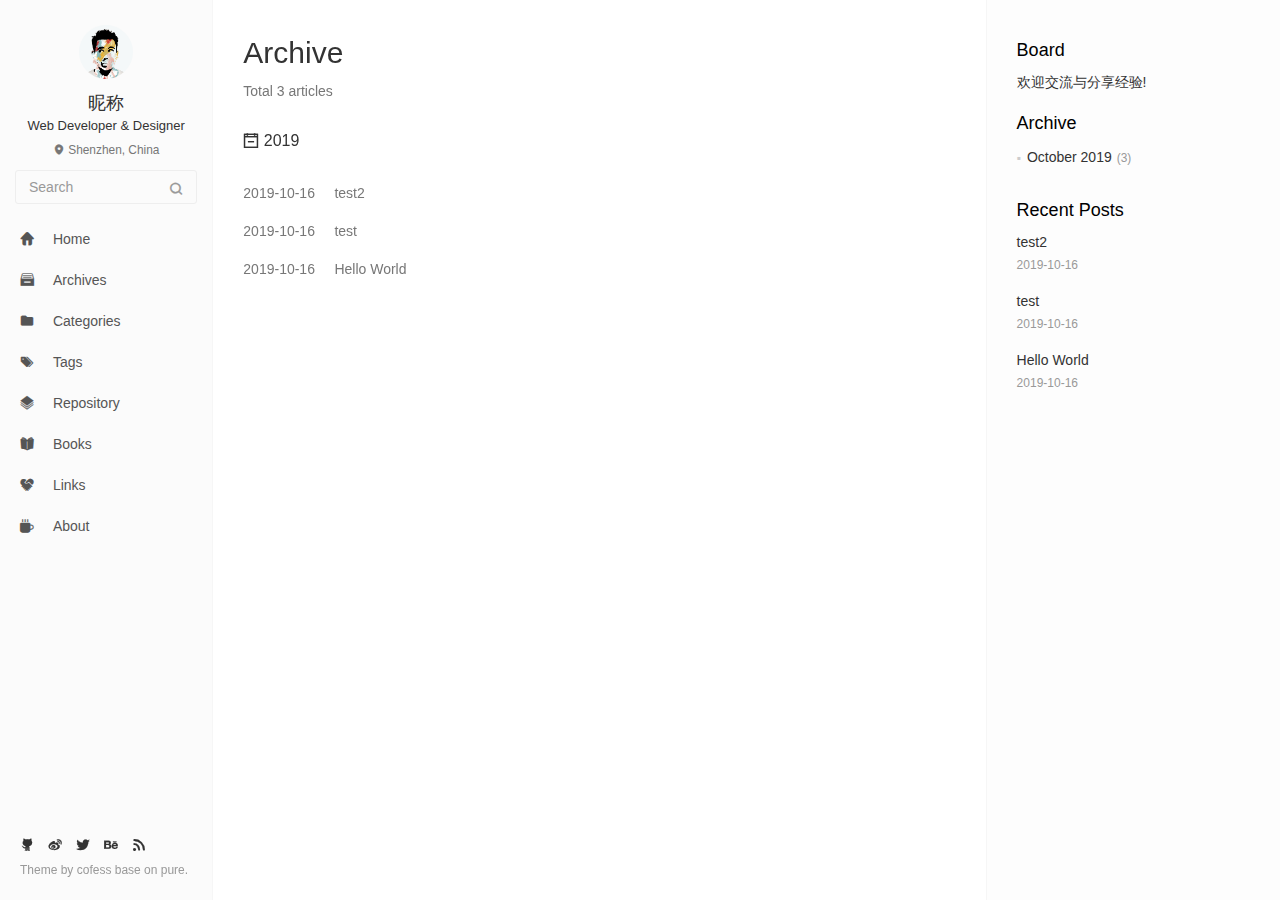
==== commit f2d0c132: "Site updated: 2019-10-16 17:32:05" ====
--- a/archives/index.html
+++ b/archives/index.html
@@ -1,60 +1,23 @@
 <!DOCTYPE html>
-
-
-
-
-
-<html lang="en">
-<head>
-  <meta charset="UTF-8">
-<meta name="viewport" content="width=device-width, initial-scale=1, maximum-scale=2">
-<meta name="theme-color" content="#222">
-<meta name="generator" content="Hexo 3.9.0">
-  <link rel="apple-touch-icon" sizes="180x180" href="/images/apple-touch-icon-next.png?v=7.4.1">
-  <link rel="icon" type="image/png" sizes="32x32" href="/images/favicon-32x32-next.png?v=7.4.1">
-  <link rel="icon" type="image/png" sizes="16x16" href="/images/favicon-16x16-next.png?v=7.4.1">
-  <link rel="mask-icon" href="/images/logo.svg?v=7.4.1" color="#222">
-
-<link rel="stylesheet" href="/css/main.css?v=7.4.1">
-
-
-<link rel="stylesheet" href="/lib/font-awesome/css/font-awesome.min.css?v=4.7.0">
-
-
-<script id="hexo-configurations">
-  var NexT = window.NexT || {};
-  var CONFIG = {
-    root: '/',
-    scheme: 'Muse',
-    version: '7.4.1',
-    exturl: false,
-    sidebar: {"position":"left","display":"post","offset":12,"onmobile":false},
-    copycode: {"enable":false,"show_result":false,"style":null},
-    back2top: {"enable":true,"sidebar":false,"scrollpercent":false},
-    bookmark: {"enable":false,"color":"#222","save":"auto"},
-    fancybox: false,
-    mediumzoom: false,
-    lazyload: false,
-    pangu: false,
-    algolia: {
-      appID: '',
-      apiKey: '',
-      indexName: '',
-      hits: {"per_page":10},
-      labels: {"input_placeholder":"Search for Posts","hits_empty":"We didn't find any results for the search: ${query}","hits_stats":"${hits} results found in ${time} ms"}
-    },
-    localsearch: {"enable":false,"trigger":"auto","top_n_per_article":1,"unescape":false,"preload":false},
-    path: '',
-    motion: {"enable":true,"async":false,"transition":{"post_block":"fadeIn","post_header":"slideDownIn","post_body":"slideDownIn","coll_header":"slideLeftIn","sidebar":"slideUpIn"}},
-    translation: {
-      copy_button: 'Copy',
-      copy_success: 'Copied',
-      copy_failure: 'Copy failed'
-    },
-    sidebarPadding: 40
-  };
-</script>
-
+<html lang=en>
+<head><meta name="generator" content="Hexo 3.9.0">
+  <meta charset="utf-8">
+  
+  <meta http-equiv="X-UA-Compatible" content="IE=edge,chrome=1">
+  <meta name="viewport" content="width=device-width, initial-scale=1, maximum-scale=1, minimum-scale=1, user-scalable=no, minimal-ui">
+  <meta name="renderer" content="webkit">
+  <meta http-equiv="Cache-Control" content="no-transform">
+  <meta http-equiv="Cache-Control" content="no-siteapp">
+  <meta name="apple-mobile-web-app-capable" content="yes">
+  <meta name="apple-mobile-web-app-status-bar-style" content="black">
+  <meta name="format-detection" content="telephone=no,email=no,adress=no">
+  <!-- Color theme for statusbar -->
+  <meta name="theme-color" content="#000000">
+  <!-- 强制页面在当前窗口以独立页面显示,防止别人在框架里调用页面 -->
+  <meta http-equiv="window-target" content="_top">
+  
+  
+  <title>Archive | Hexo</title>
   <meta property="og:type" content="website">
 <meta property="og:title" content="Hexo">
 <meta property="og:url" content="http://yoursite.com/archives/index.html">
@@ -62,396 +25,392 @@
 <meta property="og:locale" content="en">
 <meta name="twitter:card" content="summary">
 <meta name="twitter:title" content="Hexo">
-  <link rel="canonical" href="http://yoursite.com/archives/">
-
-
-<script id="page-configurations">
-  // https://hexo.io/docs/variables.html
-  CONFIG.page = {
-    sidebar: "",
-    isHome: false,
-    isPost: false,
-    isPage: false,
-    isArchive: true
-  };
-</script>
-
-  <title>Archive | Hexo</title>
-  
-
-
-
-
-
-
-
-
-  <noscript>
-  <style>
-  .use-motion .brand,
-  .use-motion .menu-item,
-  .sidebar-inner,
-  .use-motion .post-block,
-  .use-motion .pagination,
-  .use-motion .comments,
-  .use-motion .post-header,
-  .use-motion .post-body,
-  .use-motion .collection-header { opacity: initial; }
-
-  .use-motion .site-title,
-  .use-motion .site-subtitle {
-    opacity: initial;
-    top: initial;
-  }
-
-  .use-motion .logo-line-before i { left: initial; }
-  .use-motion .logo-line-after i { right: initial; }
-  </style>
-</noscript>
-
+  <!-- Canonical links -->
+  <link rel="canonical" href="http://yoursite.com/archives/index.html">
+  
+    <link rel="alternate" href="/atom.xml" title="Hexo" type="application/atom+xml">
+  
+  
+    <link rel="icon" href="/favicon.png" type="image/x-icon">
+  
+  <link rel="stylesheet" href="/css/style.css">
+  
+  
+  
+  
 </head>
 
-<body itemscope itemtype="http://schema.org/WebPage">
-  <div class="container use-motion">
-    <div class="headband"></div>
-
-    <header class="header" itemscope itemtype="http://schema.org/WPHeader">
-      <div class="header-inner"><div class="site-brand-container">
-  <div class="site-meta">
-
-    <div>
-      <a href="/" class="brand" rel="start">
-        <span class="logo-line-before"><i></i></span>
-        <span class="site-title">Hexo</span>
-        <span class="logo-line-after"><i></i></span>
-      </a>
-    </div>
-  </div>
-
-  <div class="site-nav-toggle">
-    <div class="toggle" aria-label="Toggle navigation bar">
-      <span class="toggle-line toggle-line-first"></span>
-      <span class="toggle-line toggle-line-middle"></span>
-      <span class="toggle-line toggle-line-last"></span>
+
+<body class="main-center" itemscope itemtype="http://schema.org/WebPage">
+  <header class="header" itemscope itemtype="http://schema.org/WPHeader">
+  <div class="slimContent">
+    <div class="navbar-header">
+      
+      
+      <div class="profile-block text-center">
+        <a id="avatar" href="https://github.com/cofess" target="_blank">
+          <img class="img-circle img-rotate" src="/images/avatar.jpg" width="200" height="200">
+        </a>
+        <h2 id="name" class="hidden-xs hidden-sm">昵称</h2>
+        <h3 id="title" class="hidden-xs hidden-sm hidden-md">Web Developer &amp; Designer</h3>
+        <small id="location" class="text-muted hidden-xs hidden-sm"><i class="icon icon-map-marker"></i> Shenzhen, China</small>
+      </div>
+      
+      <div class="search" id="search-form-wrap">
+
+    <form class="search-form sidebar-form">
+        <div class="input-group">
+            <input type="text" class="search-form-input form-control" placeholder="Search" />
+            <span class="input-group-btn">
+                <button type="submit" class="search-form-submit btn btn-flat" onclick="return false;"><i class="icon icon-search"></i></button>
+            </span>
+        </div>
+    </form>
+    <div class="ins-search">
+  <div class="ins-search-mask"></div>
+  <div class="ins-search-container">
+    <div class="ins-input-wrapper">
+      <input type="text" class="ins-search-input" placeholder="Type something..." x-webkit-speech />
+      <button type="button" class="close ins-close ins-selectable" data-dismiss="modal" aria-label="Close"><span aria-hidden="true">×</span></button>
+    </div>
+    <div class="ins-section-wrapper">
+      <div class="ins-section-container"></div>
     </div>
   </div>
 </div>
 
 
-<nav class="site-nav">
-  
-  <ul id="menu" class="menu">
-      
-      
+</div>
+      <button class="navbar-toggle collapsed" type="button" data-toggle="collapse" data-target="#main-navbar" aria-controls="main-navbar" aria-expanded="false">
+        <span class="sr-only">Toggle navigation</span>
+        <span class="icon-bar"></span>
+        <span class="icon-bar"></span>
+        <span class="icon-bar"></span>
+      </button>
+    </div>
+    <nav id="main-navbar" class="collapse navbar-collapse" itemscope itemtype="http://schema.org/SiteNavigationElement" role="navigation">
+      <ul class="nav navbar-nav main-nav ">
         
         
         <li class="menu-item menu-item-home">
-      
-    
-
-    <a href="/" rel="section"><i class="fa fa-fw fa-home"></i>Home</a>
-
-  </li>
-      
-    
-      
-      
+          <a href="/.">
+            
+            <i class="icon icon-home-fill"></i>
+            
+            <span class="menu-title">Home</span>
+          </a>
+        </li>
         
         
         <li class="menu-item menu-item-archives">
-      
-    
-
-    <a href="/archives/" rel="section"><i class="fa fa-fw fa-archive"></i>Archives</a>
-
-  </li>
-      
-    
-  </ul>
-
-    
-
-  
-    
-    
-  
-    
-    
-  
-  
-
-</nav>
+          <a href="/archives">
+            
+            <i class="icon icon-archives-fill"></i>
+            
+            <span class="menu-title">Archives</span>
+          </a>
+        </li>
+        
+        
+        <li class="menu-item menu-item-categories">
+          <a href="/categories">
+            
+            <i class="icon icon-folder"></i>
+            
+            <span class="menu-title">Categories</span>
+          </a>
+        </li>
+        
+        
+        <li class="menu-item menu-item-tags">
+          <a href="/tags">
+            
+            <i class="icon icon-tags"></i>
+            
+            <span class="menu-title">Tags</span>
+          </a>
+        </li>
+        
+        
+        <li class="menu-item menu-item-repository">
+          <a href="/repository">
+            
+            <i class="icon icon-project"></i>
+            
+            <span class="menu-title">Repository</span>
+          </a>
+        </li>
+        
+        
+        <li class="menu-item menu-item-books">
+          <a href="/books">
+            
+            <i class="icon icon-book-fill"></i>
+            
+            <span class="menu-title">Books</span>
+          </a>
+        </li>
+        
+        
+        <li class="menu-item menu-item-links">
+          <a href="/links">
+            
+            <i class="icon icon-friendship"></i>
+            
+            <span class="menu-title">Links</span>
+          </a>
+        </li>
+        
+        
+        <li class="menu-item menu-item-about">
+          <a href="/about">
+            
+            <i class="icon icon-cup-fill"></i>
+            
+            <span class="menu-title">About</span>
+          </a>
+        </li>
+        
+      </ul>
+      
+	
+    <ul class="social-links">
+    	
+        <li><a href="https://github.com/cofess" target="_blank" title="Github" data-toggle=tooltip data-placement=top><i class="icon icon-github"></i></a></li>
+        
+        <li><a href="http://weibo.com/cofess" target="_blank" title="Weibo" data-toggle=tooltip data-placement=top><i class="icon icon-weibo"></i></a></li>
+        
+        <li><a href="https://twitter.com/iwebued" target="_blank" title="Twitter" data-toggle=tooltip data-placement=top><i class="icon icon-twitter"></i></a></li>
+        
+        <li><a href="https://www.behance.net/cofess" target="_blank" title="Behance" data-toggle=tooltip data-placement=top><i class="icon icon-behance"></i></a></li>
+        
+        <li><a href="/atom.xml" target="_blank" title="Rss" data-toggle=tooltip data-placement=top><i class="icon icon-rss"></i></a></li>
+        
+    </ul>
+
+    </nav>
+  </div>
+</header>
+
+  
+    <aside class="sidebar" itemscope itemtype="http://schema.org/WPSideBar">
+  <div class="slimContent">
+    
+      <div class="widget">
+    <h3 class="widget-title">Board</h3>
+    <div class="widget-body">
+        <div id="board">
+            <div class="content">
+                <p>欢迎交流与分享经验!</p>
+            </div>
+        </div>
+    </div>
 </div>
-    </header>
-
-    
-  <div class="back-to-top">
-    <i class="fa fa-arrow-up"></i>
-    <span>0%</span>
+
+    
+      
+
+    
+      
+
+    
+      
+    
+      
+  <div class="widget">
+    <h3 class="widget-title">Archive</h3>
+    <div class="widget-body">
+      <ul class="archive-list"><li class="archive-list-item"><a class="archive-list-link" href="/archives/2019/10/">October 2019</a><span class="archive-list-count">3</span></li></ul>
+    </div>
   </div>
 
 
-    <main class="main">
-      <div class="main-inner">
-        <div class="content-wrap">
-          <div class="content">
-            
-
-  
-  
-  
-  <div class="post-block">
-    <div class="posts-collapse">
-      <div class="collection-title">
-        
-        
-        
+    
+      
+  <div class="widget">
+    <h3 class="widget-title">Recent Posts</h3>
+    <div class="widget-body">
+      <ul class="recent-post-list list-unstyled no-thumbnail">
+        
+          <li>
+            
+            <div class="item-inner">
+              <p class="item-category">
+                
+              </p>
+              <p class="item-title">
+                <a href="/2019/10/16/test2/" class="title">test2</a>
+              </p>
+              <p class="item-date">
+                <time datetime="2019-10-16T09:16:12.000Z" itemprop="datePublished">2019-10-16</time>
+              </p>
+            </div>
+          </li>
           
-        
-        <span class="collection-header">Um..! 3 posts in total. Keep on posting.</span>
-      </div>
-      
-
-      
-
-  
-  
-
-  
-    
-    <div class="collection-year">
-      <h1 class="collection-header">2019</h1>
-    </div>
-  
-
-  <article itemscope itemtype="http://schema.org/Article">
-    <header class="post-header">
-
-      <div class="post-meta">
-        <time itemprop="dateCreated"
-              datetime="2019-10-16T17:16:12+08:00"
-              content="2019-10-16">
-          10-16
-        </time>
-      </div>
-
-      <h2 class="post-title">
-        
-          <a class="post-title-link" href="/2019/10/16/test2/" itemprop="url">
-            <span itemprop="name">test2</span>
-          </a>
-        
-      </h2>
-
-    </header>
-  </article>
-
-
-
-  
-  
-
-  
-
-  <article itemscope itemtype="http://schema.org/Article">
-    <header class="post-header">
-
-      <div class="post-meta">
-        <time itemprop="dateCreated"
-              datetime="2019-10-16T15:18:13+08:00"
-              content="2019-10-16">
-          10-16
-        </time>
-      </div>
-
-      <h2 class="post-title">
-        
-          <a class="post-title-link" href="/2019/10/16/test/" itemprop="url">
-            <span itemprop="name">test</span>
-          </a>
-        
-      </h2>
-
-    </header>
-  </article>
-
-
-
-  
-  
-
-  
-
-  <article itemscope itemtype="http://schema.org/Article">
-    <header class="post-header">
-
-      <div class="post-meta">
-        <time itemprop="dateCreated"
-              datetime="2019-10-16T14:49:38+08:00"
-              content="2019-10-16">
-          10-16
-        </time>
-      </div>
-
-      <h2 class="post-title">
-        
-          <a class="post-title-link" href="/2019/10/16/hello-world/" itemprop="url">
-            <span itemprop="name">Hello World</span>
-          </a>
-        
-      </h2>
-
-    </header>
-  </article>
-
-
-
-
+          <li>
+            
+            <div class="item-inner">
+              <p class="item-category">
+                
+              </p>
+              <p class="item-title">
+                <a href="/2019/10/16/test/" class="title">test</a>
+              </p>
+              <p class="item-date">
+                <time datetime="2019-10-16T07:18:13.000Z" itemprop="datePublished">2019-10-16</time>
+              </p>
+            </div>
+          </li>
+          
+          <li>
+            
+            <div class="item-inner">
+              <p class="item-category">
+                
+              </p>
+              <p class="item-title">
+                <a href="/2019/10/16/hello-world/" class="title">Hello World</a>
+              </p>
+              <p class="item-date">
+                <time datetime="2019-10-16T06:49:38.342Z" itemprop="datePublished">2019-10-16</time>
+              </p>
+            </div>
+          </li>
+          
+      </ul>
     </div>
   </div>
   
-  
-  
-
-  
-
-
-
-          </div>
-          
-
+
+    
+  </div>
+</aside>
+
+  
+  
+<main class="main" role="main">
+  	<article class="content article article-archives article-type-list" itemscope="">
+	    <header class="article-header">
+	      <h1 itemprop="title">Archive</h1>
+	      <p class="text-muted">Total 3 articles</p>
+	    </header>
+	    <div class="article-body">
+	      
+  
+  
+    
+    
+      
+      
+      <section class="panel panel-default b-no">
+        <div class="panel-heading" role="tab">
+          <h3 class="panel-title">
+            <a data-toggle="collapse" href="#collapse2019" aria-expanded="true">
+              <i class="icon icon-calendar-plus text-active"></i><i class="icon icon-calendar-minus text"></i>
+              2019
+            </a>
+            <!-- <a href="/archives/2019" class="archive-year">2019</a> -->
+          </h3>
         </div>
-          
-  
-  <div class="toggle sidebar-toggle">
-    <span class="toggle-line toggle-line-first"></span>
-    <span class="toggle-line toggle-line-middle"></span>
-    <span class="toggle-line toggle-line-last"></span>
-  </div>
-
-  <aside class="sidebar">
-    <div class="sidebar-inner">
-
-      <ul class="sidebar-nav motion-element">
-        <li class="sidebar-nav-toc">
-          Table of Contents
-        </li>
-        <li class="sidebar-nav-overview">
-          Overview
-        </li>
-      </ul>
-
-      <!--noindex-->
-      <div class="post-toc-wrap sidebar-panel">
-      </div>
-      <!--/noindex-->
-
-      <div class="site-overview-wrap sidebar-panel">
-        <div class="site-author motion-element" itemprop="author" itemscope itemtype="http://schema.org/Person">
-  <p class="site-author-name" itemprop="name">John Doe</p>
-  <div class="site-description" itemprop="description"></div>
-</div>
-<div class="site-state-wrap motion-element">
-  <nav class="site-state">
-      <div class="site-state-item site-state-posts">
-        
-          <a href="/archives/">
-        
-          <span class="site-state-item-count">3</span>
-          <span class="site-state-item-name">posts</span>
-        </a>
-      </div>
-    
-  </nav>
-</div>
-
-
-
-      </div>
-
-    </div>
-  </aside>
-  <div id="sidebar-dimmer"></div>
-
-
-      </div>
-    </main>
-
-    <footer class="footer">
-      <div class="footer-inner">
-        
-
-<div class="copyright">
-  &copy; 
-  <span itemprop="copyrightYear">2019</span>
-  <span class="with-love">
-    <i class="fa fa-user"></i>
-  </span>
-  <span class="author" itemprop="copyrightHolder">John Doe</span>
-</div>
-  <div class="powered-by">Powered by <a href="https://hexo.io" class="theme-link" rel="noopener" target="_blank">Hexo</a> v3.9.0
-  </div>
-  <span class="post-meta-divider">|</span>
-  <div class="theme-info">
-      
-    Theme – <a href="https://muse.theme-next.org" class="theme-link" rel="noopener" target="_blank">NexT.Muse</a> v7.4.1
-  </div>
-
-        
-
-
-
-
-
-
-
-
-
-
-
-
-        
-      </div>
-    </footer>
-  </div>
-
-  
-  <script src="/lib/anime.min.js?v=3.1.0"></script>
-  <script src="/lib/velocity/velocity.min.js?v=1.2.1"></script>
-  <script src="/lib/velocity/velocity.ui.min.js?v=1.2.1"></script>
-<script src="/js/utils.js?v=7.4.1"></script><script src="/js/motion.js?v=7.4.1"></script>
-<script src="/js/schemes/muse.js?v=7.4.1"></script>
-<script src="/js/next-boot.js?v=7.4.1"></script>
-
-
-
-  
-
-
-
-
-
-
-
-
-
-
-
-
-
-
-
-
-
-
-
-
-
-  
-
-  
-
-  
+        <div id="collapse2019" class="panel-collapse collapse in" role="tabpanel" aria-labelledby="heading2019">
+        <div class="panel-body">
+          <div class="collection">
+    
+    
+<a href="/2019/10/16/test2/" class="collection-item" target="_blank" itemprop="url">
+  <time datetime="2019-10-16T09:16:12.000Z" itemprop="datePublished">2019-10-16</time>
+  <span>&nbsp;&nbsp;&nbsp;</span> test2
+</a>
+
+
+  
+    
+    
+    
+<a href="/2019/10/16/test/" class="collection-item" target="_blank" itemprop="url">
+  <time datetime="2019-10-16T07:18:13.000Z" itemprop="datePublished">2019-10-16</time>
+  <span>&nbsp;&nbsp;&nbsp;</span> test
+</a>
+
+
+  
+    
+    
+    
+<a href="/2019/10/16/hello-world/" class="collection-item" target="_blank" itemprop="url">
+  <time datetime="2019-10-16T06:49:38.342Z" itemprop="datePublished">2019-10-16</time>
+  <span>&nbsp;&nbsp;&nbsp;</span> Hello World
+</a>
+
+
+  
+  
+    </div></div></div></section>
+  
+
+	    </div>
+  	</article>
+  	 	
+</main>
+
+  <footer class="footer" itemscope itemtype="http://schema.org/WPFooter">
+	
+	
+    <ul class="social-links">
+    	
+        <li><a href="https://github.com/cofess" target="_blank" title="Github" data-toggle=tooltip data-placement=top><i class="icon icon-github"></i></a></li>
+        
+        <li><a href="http://weibo.com/cofess" target="_blank" title="Weibo" data-toggle=tooltip data-placement=top><i class="icon icon-weibo"></i></a></li>
+        
+        <li><a href="https://twitter.com/iwebued" target="_blank" title="Twitter" data-toggle=tooltip data-placement=top><i class="icon icon-twitter"></i></a></li>
+        
+        <li><a href="https://www.behance.net/cofess" target="_blank" title="Behance" data-toggle=tooltip data-placement=top><i class="icon icon-behance"></i></a></li>
+        
+        <li><a href="/atom.xml" target="_blank" title="Rss" data-toggle=tooltip data-placement=top><i class="icon icon-rss"></i></a></li>
+        
+    </ul>
+
+    <div class="copyright">
+    	
+        <div class="publishby">
+        	Theme by <a href="https://github.com/cofess" target="_blank"> cofess </a>base on <a href="https://github.com/cofess/hexo-theme-pure" target="_blank">pure</a>.
+        </div>
+    </div>
+</footer>
+  <script src="//cdn.jsdelivr.net/npm/jquery@1.12.4/dist/jquery.min.js"></script>
+<script>
+window.jQuery || document.write('<script src="js/jquery.min.js"><\/script>')
+</script>
+<script src="/js/plugin.min.js"></script>
+<script src="/js/application.js"></script>
+
+    <script>
+(function (window) {
+    var INSIGHT_CONFIG = {
+        TRANSLATION: {
+            POSTS: 'Posts',
+            PAGES: 'Pages',
+            CATEGORIES: 'Categories',
+            TAGS: 'Tags',
+            UNTITLED: '(Untitled)',
+        },
+        ROOT_URL: '/',
+        CONTENT_URL: '/content.json',
+    };
+    window.INSIGHT_CONFIG = INSIGHT_CONFIG;
+})(window);
+</script>
+<script src="/js/insight.js"></script>
+
+
+
+
+
+
+
+
+
+
 
 </body>
-</html>
+</html>--- a/css/style.css
+++ b/css/style.css
@@ -0,0 +1,9210 @@
+@charset "UTF-8";
+
+/**
+ * global variables and mixins
+ */
+
+/**
+ * font family
+ */
+
+/**
+ * 
+ */
+
+/* Mixins */
+
+/**
+ * bootstrap
+ */
+
+/*!
+ * Bootstrap v3.3.7 (http://getbootstrap.com)
+ * Copyright 2011-2016 Twitter, Inc.
+ * Licensed under MIT (https://github.com/twbs/bootstrap/blob/master/LICENSE)
+ */
+
+/*! normalize.css v3.0.3 | MIT License | github.com/necolas/normalize.css */
+
+html {
+  font-family: sans-serif;
+  -ms-text-size-adjust: 100%;
+  -webkit-text-size-adjust: 100%;
+}
+
+body {
+  margin: 0;
+}
+
+article,
+aside,
+details,
+figcaption,
+figure,
+footer,
+header,
+hgroup,
+main,
+menu,
+nav,
+section,
+summary {
+  display: block;
+}
+
+audio,
+canvas,
+progress,
+video {
+  display: inline-block;
+  vertical-align: baseline;
+}
+
+audio:not([controls]) {
+  display: none;
+  height: 0;
+}
+
+[hidden],
+template {
+  display: none;
+}
+
+a {
+  background-color: transparent;
+}
+
+a:active,
+a:hover {
+  outline: 0;
+}
+
+abbr[title] {
+  border-bottom: 1px dotted;
+}
+
+b,
+strong {
+  font-weight: bold;
+}
+
+dfn {
+  font-style: italic;
+}
+
+h1 {
+  font-size: 2em;
+  margin: 0.67em 0;
+}
+
+mark {
+  background: #ff0;
+  color: #000;
+}
+
+small {
+  font-size: 80%;
+}
+
+sub,
+sup {
+  font-size: 75%;
+  line-height: 0;
+  position: relative;
+  vertical-align: baseline;
+}
+
+sup {
+  top: -0.5em;
+}
+
+sub {
+  bottom: -0.25em;
+}
+
+img {
+  border: 0;
+}
+
+svg:not(:root) {
+  overflow: hidden;
+}
+
+figure {
+  margin: 1em 40px;
+}
+
+hr {
+  -webkit-box-sizing: content-box;
+  box-sizing: content-box;
+  height: 0;
+}
+
+pre {
+  overflow: auto;
+}
+
+code,
+kbd,
+pre,
+samp {
+  font-family: monospace,monospace;
+  font-size: 1em;
+}
+
+button,
+input,
+optgroup,
+select,
+textarea {
+  color: inherit;
+  font: inherit;
+  margin: 0;
+}
+
+button {
+  overflow: visible;
+}
+
+button,
+select {
+  text-transform: none;
+}
+
+button,
+html input[type="button"],
+input[type="reset"],
+input[type="submit"] {
+  -webkit-appearance: button;
+  cursor: pointer;
+}
+
+button[disabled],
+html input[disabled] {
+  cursor: default;
+}
+
+button::-moz-focus-inner,
+input::-moz-focus-inner {
+  border: 0;
+  padding: 0;
+}
+
+input {
+  line-height: normal;
+}
+
+input[type="checkbox"],
+input[type="radio"] {
+  -webkit-box-sizing: border-box;
+  box-sizing: border-box;
+  padding: 0;
+}
+
+input[type="number"]::-webkit-inner-spin-button,
+input[type="number"]::-webkit-outer-spin-button {
+  height: auto;
+}
+
+input[type="search"] {
+  -webkit-appearance: textfield;
+  -webkit-box-sizing: content-box;
+  box-sizing: content-box;
+}
+
+input[type="search"]::-webkit-search-cancel-button,
+input[type="search"]::-webkit-search-decoration {
+  -webkit-appearance: none;
+}
+
+fieldset {
+  border: 1px solid #c0c0c0;
+  margin: 0 2px;
+  padding: 0.35em 0.625em 0.75em;
+}
+
+legend {
+  border: 0;
+  padding: 0;
+}
+
+textarea {
+  overflow: auto;
+}
+
+optgroup {
+  font-weight: bold;
+}
+
+table {
+  border-collapse: collapse;
+  border-spacing: 0;
+}
+
+td,
+th {
+  padding: 0;
+}
+
+/*! Source: https://github.com/h5bp/html5-boilerplate/blob/master/src/css/main.css */
+
+* {
+  -webkit-box-sizing: border-box;
+  box-sizing: border-box;
+}
+
+*:before,
+*:after {
+  -webkit-box-sizing: border-box;
+  box-sizing: border-box;
+}
+
+html {
+  font-size: 10px;
+  -webkit-tap-highlight-color: transparent;
+}
+
+input,
+button,
+select,
+textarea {
+  font-family: inherit;
+  font-size: inherit;
+  line-height: inherit;
+}
+
+a {
+  color: #2196f3;
+  text-decoration: none;
+}
+
+a:hover,
+a:focus {
+  color: #0a6ebd;
+  text-decoration: underline;
+}
+
+a:focus {
+  outline: 5px auto -webkit-focus-ring-color;
+  outline-offset: -2px;
+}
+
+figure {
+  margin: 0;
+}
+
+img {
+  vertical-align: middle;
+}
+
+.img-responsive {
+  display: block;
+  max-width: 100%;
+  height: auto;
+}
+
+.img-rounded {
+  border-radius: 6px;
+}
+
+.img-thumbnail {
+  padding: 4px;
+  line-height: 1.57143;
+  background-color: #fff;
+  border: 1px solid #ddd;
+  border-radius: 4px;
+  -webkit-transition: all 0.2s ease-in-out;
+  transition: all 0.2s ease-in-out;
+  display: inline-block;
+  max-width: 100%;
+  height: auto;
+}
+
+.img-circle {
+  border-radius: 50%;
+}
+
+hr {
+  margin-top: 21px;
+  margin-bottom: 21px;
+  border: 0;
+  border-top: 1px solid #eeeeee;
+}
+
+.sr-only {
+  position: absolute;
+  width: 1px;
+  height: 1px;
+  margin: -1px;
+  padding: 0;
+  overflow: hidden;
+  clip: rect(0, 0, 0, 0);
+  border: 0;
+}
+
+.sr-only-focusable:active,
+.sr-only-focusable:focus {
+  position: static;
+  width: auto;
+  height: auto;
+  margin: 0;
+  overflow: visible;
+  clip: auto;
+}
+
+[role="button"] {
+  cursor: pointer;
+}
+
+h1,
+h2,
+h3,
+h4,
+h5,
+h6,
+.h1,
+.h2,
+.h3,
+.h4,
+.h5,
+.h6 {
+  font-family: inherit;
+  font-weight: 500;
+  line-height: 1.1;
+  color: inherit;
+}
+
+h1 small,
+h1 .small,
+h2 small,
+h2 .small,
+h3 small,
+h3 .small,
+h4 small,
+h4 .small,
+h5 small,
+h5 .small,
+h6 small,
+h6 .small,
+.h1 small,
+.h1 .small,
+.h2 small,
+.h2 .small,
+.h3 small,
+.h3 .small,
+.h4 small,
+.h4 .small,
+.h5 small,
+.h5 .small,
+.h6 small,
+.h6 .small {
+  font-weight: normal;
+  line-height: 1;
+  color: #777777;
+}
+
+h1,
+.h1,
+h2,
+.h2,
+h3,
+.h3 {
+  margin-top: 21px;
+  margin-bottom: 10.5px;
+}
+
+h1 small,
+h1 .small,
+.h1 small,
+.h1 .small,
+h2 small,
+h2 .small,
+.h2 small,
+.h2 .small,
+h3 small,
+h3 .small,
+.h3 small,
+.h3 .small {
+  font-size: 65%;
+}
+
+h4,
+.h4,
+h5,
+.h5,
+h6,
+.h6 {
+  margin-top: 10.5px;
+  margin-bottom: 10.5px;
+}
+
+h4 small,
+h4 .small,
+.h4 small,
+.h4 .small,
+h5 small,
+h5 .small,
+.h5 small,
+.h5 .small,
+h6 small,
+h6 .small,
+.h6 small,
+.h6 .small {
+  font-size: 75%;
+}
+
+h1,
+.h1 {
+  font-size: 30px;
+}
+
+h2,
+.h2 {
+  font-size: 26px;
+}
+
+h3,
+.h3 {
+  font-size: 22px;
+}
+
+h4,
+.h4 {
+  font-size: 18px;
+}
+
+h5,
+.h5 {
+  font-size: 14px;
+}
+
+h6,
+.h6 {
+  font-size: 12px;
+}
+
+p {
+  margin: 0 0 10.5px;
+}
+
+.lead {
+  margin-bottom: 21px;
+  font-size: 16px;
+  font-weight: 300;
+  line-height: 1.4;
+}
+
+small,
+.small {
+  font-size: 85%;
+}
+
+mark,
+.mark {
+  background-color: #fcf8e3;
+  padding: .2em;
+}
+
+.text-left {
+  text-align: left;
+}
+
+.text-right {
+  text-align: right;
+}
+
+.text-center {
+  text-align: center;
+}
+
+.text-justify {
+  text-align: justify;
+}
+
+.text-nowrap {
+  white-space: nowrap;
+}
+
+.text-lowercase {
+  text-transform: lowercase;
+}
+
+.text-uppercase,
+.initialism {
+  text-transform: uppercase;
+}
+
+.text-capitalize {
+  text-transform: capitalize;
+}
+
+.text-muted {
+  color: #777777 !important;
+}
+
+.text-primary {
+  color: #2196f3;
+}
+
+a.text-primary:hover,
+a.text-primary:focus {
+  color: #0c7cd5;
+}
+
+.text-success {
+  color: #3c763d;
+}
+
+a.text-success:hover,
+a.text-success:focus {
+  color: #2b542c;
+}
+
+.text-info {
+  color: #31708f;
+}
+
+a.text-info:hover,
+a.text-info:focus {
+  color: #245269;
+}
+
+.text-warning {
+  color: #8a6d3b;
+}
+
+a.text-warning:hover,
+a.text-warning:focus {
+  color: #66512c;
+}
+
+.text-danger {
+  color: #a94442;
+}
+
+a.text-danger:hover,
+a.text-danger:focus {
+  color: #843534;
+}
+
+.bg-primary {
+  color: #fff;
+}
+
+.bg-primary {
+  background-color: #2196f3;
+}
+
+a.bg-primary:hover,
+a.bg-primary:focus {
+  background-color: #0c7cd5;
+}
+
+.bg-success {
+  background-color: #dff0d8;
+}
+
+a.bg-success:hover,
+a.bg-success:focus {
+  background-color: #c1e2b3;
+}
+
+.bg-info {
+  background-color: #d9edf7;
+}
+
+a.bg-info:hover,
+a.bg-info:focus {
+  background-color: #afd9ee;
+}
+
+.bg-warning {
+  background-color: #fcf8e3;
+}
+
+a.bg-warning:hover,
+a.bg-warning:focus {
+  background-color: #f7ecb5;
+}
+
+.bg-danger {
+  background-color: #f2dede;
+}
+
+a.bg-danger:hover,
+a.bg-danger:focus {
+  background-color: #e4b9b9;
+}
+
+.page-header {
+  padding-bottom: 9.5px;
+  margin: 42px 0 21px;
+  border-bottom: 1px solid #eeeeee;
+}
+
+ul,
+ol {
+  margin-top: 0;
+  margin-bottom: 10.5px;
+}
+
+ul ul,
+ul ol,
+ol ul,
+ol ol {
+  margin-bottom: 0;
+}
+
+.list-unstyled {
+  padding-left: 0;
+  list-style: none;
+}
+
+.list-inline {
+  padding-left: 0;
+  list-style: none;
+  margin-left: -5px;
+}
+
+.list-inline > li {
+  display: inline-block;
+  padding-left: 5px;
+  padding-right: 5px;
+}
+
+dl {
+  margin-top: 0;
+  margin-bottom: 21px;
+}
+
+dt,
+dd {
+  line-height: 1.57143;
+}
+
+dt {
+  font-weight: bold;
+}
+
+dd {
+  margin-left: 0;
+}
+
+.dl-horizontal dd:before,
+.dl-horizontal dd:after {
+  content: " ";
+  display: table;
+}
+
+.dl-horizontal dd:after {
+  clear: both;
+}
+
+abbr[title],
+abbr[data-original-title] {
+  cursor: help;
+  border-bottom: 1px dotted #777777;
+}
+
+.initialism {
+  font-size: 90%;
+}
+
+blockquote {
+  padding: 10.5px 16px;
+  margin: 0 0 21px;
+  border: 1px dotted #eeeeee;
+  border-left: 3px solid #eeeeee;
+  background-color: #fbfbfb;
+}
+
+blockquote p:last-child,
+blockquote ul:last-child,
+blockquote ol:last-child {
+  margin-bottom: 0;
+}
+
+blockquote footer,
+blockquote small,
+blockquote .small {
+  display: block;
+  font-size: 80%;
+  line-height: 1.57143;
+  color: #777777;
+}
+
+blockquote footer:before,
+blockquote small:before,
+blockquote .small:before {
+  content: '\2014 \00A0';
+}
+
+.blockquote-reverse,
+blockquote.pull-right {
+  padding-right: 15px;
+  padding-left: 0;
+  border-right: 5px solid #eeeeee;
+  border-left: 0;
+  text-align: right;
+}
+
+.blockquote-reverse footer:before,
+.blockquote-reverse small:before,
+.blockquote-reverse .small:before,
+blockquote.pull-right footer:before,
+blockquote.pull-right small:before,
+blockquote.pull-right .small:before {
+  content: '';
+}
+
+.blockquote-reverse footer:after,
+.blockquote-reverse small:after,
+.blockquote-reverse .small:after,
+blockquote.pull-right footer:after,
+blockquote.pull-right small:after,
+blockquote.pull-right .small:after {
+  content: '\00A0 \2014';
+}
+
+address {
+  margin-bottom: 21px;
+  font-style: normal;
+  line-height: 1.57143;
+}
+
+.container {
+  margin-right: auto;
+  margin-left: auto;
+  padding-left: 15px;
+  padding-right: 15px;
+}
+
+.container:before,
+.container:after {
+  content: " ";
+  display: table;
+}
+
+.container:after {
+  clear: both;
+}
+
+.container-fluid {
+  margin-right: auto;
+  margin-left: auto;
+  padding-left: 15px;
+  padding-right: 15px;
+}
+
+.container-fluid:before,
+.container-fluid:after {
+  content: " ";
+  display: table;
+}
+
+.container-fluid:after {
+  clear: both;
+}
+
+.row {
+  margin-left: -15px;
+  margin-right: -15px;
+}
+
+.row:before,
+.row:after {
+  content: " ";
+  display: table;
+}
+
+.row:after {
+  clear: both;
+}
+
+.col-xs-1,
+.col-sm-1,
+.col-md-1,
+.col-lg-1,
+.col-xs-2,
+.col-sm-2,
+.col-md-2,
+.col-lg-2,
+.col-xs-3,
+.col-sm-3,
+.col-md-3,
+.col-lg-3,
+.col-xs-4,
+.col-sm-4,
+.col-md-4,
+.col-lg-4,
+.col-xs-5,
+.col-sm-5,
+.col-md-5,
+.col-lg-5,
+.col-xs-6,
+.col-sm-6,
+.col-md-6,
+.col-lg-6,
+.col-xs-7,
+.col-sm-7,
+.col-md-7,
+.col-lg-7,
+.col-xs-8,
+.col-sm-8,
+.col-md-8,
+.col-lg-8,
+.col-xs-9,
+.col-sm-9,
+.col-md-9,
+.col-lg-9,
+.col-xs-10,
+.col-sm-10,
+.col-md-10,
+.col-lg-10,
+.col-xs-11,
+.col-sm-11,
+.col-md-11,
+.col-lg-11,
+.col-xs-12,
+.col-sm-12,
+.col-md-12,
+.col-lg-12 {
+  position: relative;
+  min-height: 1px;
+  padding-left: 15px;
+  padding-right: 15px;
+}
+
+.col-xs-1,
+.col-xs-2,
+.col-xs-3,
+.col-xs-4,
+.col-xs-5,
+.col-xs-6,
+.col-xs-7,
+.col-xs-8,
+.col-xs-9,
+.col-xs-10,
+.col-xs-11,
+.col-xs-12 {
+  float: left;
+}
+
+.col-xs-1 {
+  width: 8.33333%;
+}
+
+.col-xs-2 {
+  width: 16.66667%;
+}
+
+.col-xs-3 {
+  width: 25%;
+}
+
+.col-xs-4 {
+  width: 33.33333%;
+}
+
+.col-xs-5 {
+  width: 41.66667%;
+}
+
+.col-xs-6 {
+  width: 50%;
+}
+
+.col-xs-7 {
+  width: 58.33333%;
+}
+
+.col-xs-8 {
+  width: 66.66667%;
+}
+
+.col-xs-9 {
+  width: 75%;
+}
+
+.col-xs-10 {
+  width: 83.33333%;
+}
+
+.col-xs-11 {
+  width: 91.66667%;
+}
+
+.col-xs-12 {
+  width: 100%;
+}
+
+.col-xs-pull-0 {
+  right: auto;
+}
+
+.col-xs-pull-1 {
+  right: 8.33333%;
+}
+
+.col-xs-pull-2 {
+  right: 16.66667%;
+}
+
+.col-xs-pull-3 {
+  right: 25%;
+}
+
+.col-xs-pull-4 {
+  right: 33.33333%;
+}
+
+.col-xs-pull-5 {
+  right: 41.66667%;
+}
+
+.col-xs-pull-6 {
+  right: 50%;
+}
+
+.col-xs-pull-7 {
+  right: 58.33333%;
+}
+
+.col-xs-pull-8 {
+  right: 66.66667%;
+}
+
+.col-xs-pull-9 {
+  right: 75%;
+}
+
+.col-xs-pull-10 {
+  right: 83.33333%;
+}
+
+.col-xs-pull-11 {
+  right: 91.66667%;
+}
+
+.col-xs-pull-12 {
+  right: 100%;
+}
+
+.col-xs-push-0 {
+  left: auto;
+}
+
+.col-xs-push-1 {
+  left: 8.33333%;
+}
+
+.col-xs-push-2 {
+  left: 16.66667%;
+}
+
+.col-xs-push-3 {
+  left: 25%;
+}
+
+.col-xs-push-4 {
+  left: 33.33333%;
+}
+
+.col-xs-push-5 {
+  left: 41.66667%;
+}
+
+.col-xs-push-6 {
+  left: 50%;
+}
+
+.col-xs-push-7 {
+  left: 58.33333%;
+}
+
+.col-xs-push-8 {
+  left: 66.66667%;
+}
+
+.col-xs-push-9 {
+  left: 75%;
+}
+
+.col-xs-push-10 {
+  left: 83.33333%;
+}
+
+.col-xs-push-11 {
+  left: 91.66667%;
+}
+
+.col-xs-push-12 {
+  left: 100%;
+}
+
+.col-xs-offset-0 {
+  margin-left: 0%;
+}
+
+.col-xs-offset-1 {
+  margin-left: 8.33333%;
+}
+
+.col-xs-offset-2 {
+  margin-left: 16.66667%;
+}
+
+.col-xs-offset-3 {
+  margin-left: 25%;
+}
+
+.col-xs-offset-4 {
+  margin-left: 33.33333%;
+}
+
+.col-xs-offset-5 {
+  margin-left: 41.66667%;
+}
+
+.col-xs-offset-6 {
+  margin-left: 50%;
+}
+
+.col-xs-offset-7 {
+  margin-left: 58.33333%;
+}
+
+.col-xs-offset-8 {
+  margin-left: 66.66667%;
+}
+
+.col-xs-offset-9 {
+  margin-left: 75%;
+}
+
+.col-xs-offset-10 {
+  margin-left: 83.33333%;
+}
+
+.col-xs-offset-11 {
+  margin-left: 91.66667%;
+}
+
+.col-xs-offset-12 {
+  margin-left: 100%;
+}
+
+.btn {
+  display: inline-block;
+  margin-bottom: 0;
+  font-weight: normal;
+  text-align: center;
+  vertical-align: middle;
+  -ms-touch-action: manipulation;
+  touch-action: manipulation;
+  cursor: pointer;
+  background-image: none;
+  border: 1px solid transparent;
+  white-space: nowrap;
+  padding: 6px 12px;
+  font-size: 14px;
+  line-height: 1.57143;
+  border-radius: 4px;
+  -webkit-user-select: none;
+  -moz-user-select: none;
+  -ms-user-select: none;
+  user-select: none;
+}
+
+.btn:focus,
+.btn.focus,
+.btn:active:focus,
+.btn:active.focus,
+.btn.active:focus,
+.btn.active.focus {
+  outline: 5px auto -webkit-focus-ring-color;
+  outline-offset: -2px;
+}
+
+.btn:hover,
+.btn:focus,
+.btn.focus {
+  color: #333;
+  text-decoration: none;
+}
+
+.btn:active,
+.btn.active {
+  outline: 0;
+  background-image: none;
+  -webkit-box-shadow: inset 0 3px 5px rgba(0, 0, 0, 0.125);
+  box-shadow: inset 0 3px 5px rgba(0, 0, 0, 0.125);
+}
+
+.btn.disabled,
+.btn[disabled],
+fieldset[disabled] .btn {
+  cursor: not-allowed;
+  opacity: 0.65;
+  filter: alpha(opacity=65);
+  -webkit-box-shadow: none;
+  box-shadow: none;
+}
+
+a.btn.disabled,
+fieldset[disabled] a.btn {
+  pointer-events: none;
+}
+
+.btn-default {
+  color: #333;
+  background-color: #fff;
+  border-color: #ccc;
+}
+
+.btn-default:focus,
+.btn-default.focus {
+  color: #333;
+  background-color: #e6e6e6;
+  border-color: #8c8c8c;
+}
+
+.btn-default:hover {
+  color: #333;
+  background-color: #e6e6e6;
+  border-color: #adadad;
+}
+
+.btn-default:active,
+.btn-default.active,
+.open > .btn-default.dropdown-toggle {
+  color: #333;
+  background-color: #e6e6e6;
+  border-color: #adadad;
+}
+
+.btn-default:active:hover,
+.btn-default:active:focus,
+.btn-default:active.focus,
+.btn-default.active:hover,
+.btn-default.active:focus,
+.btn-default.active.focus,
+.open > .btn-default.dropdown-toggle:hover,
+.open > .btn-default.dropdown-toggle:focus,
+.open > .btn-default.dropdown-toggle.focus {
+  color: #333;
+  background-color: #d4d4d4;
+  border-color: #8c8c8c;
+}
+
+.btn-default:active,
+.btn-default.active,
+.open > .btn-default.dropdown-toggle {
+  background-image: none;
+}
+
+.btn-default.disabled:hover,
+.btn-default.disabled:focus,
+.btn-default.disabled.focus,
+.btn-default[disabled]:hover,
+.btn-default[disabled]:focus,
+.btn-default[disabled].focus,
+fieldset[disabled] .btn-default:hover,
+fieldset[disabled] .btn-default:focus,
+fieldset[disabled] .btn-default.focus {
+  background-color: #fff;
+  border-color: #ccc;
+}
+
+.btn-default .badge {
+  color: #fff;
+  background-color: #333;
+}
+
+.btn-primary {
+  color: #fff;
+  background-color: #2196f3;
+  border-color: #0d8aee;
+}
+
+.btn-primary:focus,
+.btn-primary.focus {
+  color: #fff;
+  background-color: #0c7cd5;
+  border-color: #064475;
+}
+
+.btn-primary:hover {
+  color: #fff;
+  background-color: #0c7cd5;
+  border-color: #0a68b4;
+}
+
+.btn-primary:active,
+.btn-primary.active,
+.open > .btn-primary.dropdown-toggle {
+  color: #fff;
+  background-color: #0c7cd5;
+  border-color: #0a68b4;
+}
+
+.btn-primary:active:hover,
+.btn-primary:active:focus,
+.btn-primary:active.focus,
+.btn-primary.active:hover,
+.btn-primary.active:focus,
+.btn-primary.active.focus,
+.open > .btn-primary.dropdown-toggle:hover,
+.open > .btn-primary.dropdown-toggle:focus,
+.open > .btn-primary.dropdown-toggle.focus {
+  color: #fff;
+  background-color: #0a68b4;
+  border-color: #064475;
+}
+
+.btn-primary:active,
+.btn-primary.active,
+.open > .btn-primary.dropdown-toggle {
+  background-image: none;
+}
+
+.btn-primary.disabled:hover,
+.btn-primary.disabled:focus,
+.btn-primary.disabled.focus,
+.btn-primary[disabled]:hover,
+.btn-primary[disabled]:focus,
+.btn-primary[disabled].focus,
+fieldset[disabled] .btn-primary:hover,
+fieldset[disabled] .btn-primary:focus,
+fieldset[disabled] .btn-primary.focus {
+  background-color: #2196f3;
+  border-color: #0d8aee;
+}
+
+.btn-primary .badge {
+  color: #2196f3;
+  background-color: #fff;
+}
+
+.btn-success {
+  color: #fff;
+  background-color: #5cb85c;
+  border-color: #4cae4c;
+}
+
+.btn-success:focus,
+.btn-success.focus {
+  color: #fff;
+  background-color: #449d44;
+  border-color: #255625;
+}
+
+.btn-success:hover {
+  color: #fff;
+  background-color: #449d44;
+  border-color: #398439;
+}
+
+.btn-success:active,
+.btn-success.active,
+.open > .btn-success.dropdown-toggle {
+  color: #fff;
+  background-color: #449d44;
+  border-color: #398439;
+}
+
+.btn-success:active:hover,
+.btn-success:active:focus,
+.btn-success:active.focus,
+.btn-success.active:hover,
+.btn-success.active:focus,
+.btn-success.active.focus,
+.open > .btn-success.dropdown-toggle:hover,
+.open > .btn-success.dropdown-toggle:focus,
+.open > .btn-success.dropdown-toggle.focus {
+  color: #fff;
+  background-color: #398439;
+  border-color: #255625;
+}
+
+.btn-success:active,
+.btn-success.active,
+.open > .btn-success.dropdown-toggle {
+  background-image: none;
+}
+
+.btn-success.disabled:hover,
+.btn-success.disabled:focus,
+.btn-success.disabled.focus,
+.btn-success[disabled]:hover,
+.btn-success[disabled]:focus,
+.btn-success[disabled].focus,
+fieldset[disabled] .btn-success:hover,
+fieldset[disabled] .btn-success:focus,
+fieldset[disabled] .btn-success.focus {
+  background-color: #5cb85c;
+  border-color: #4cae4c;
+}
+
+.btn-success .badge {
+  color: #5cb85c;
+  background-color: #fff;
+}
+
+.btn-info {
+  color: #fff;
+  background-color: #56CCF2;
+  border-color: #3ec5f0;
+}
+
+.btn-info:focus,
+.btn-info.focus {
+  color: #fff;
+  background-color: #27beee;
+  border-color: #0d7ea3;
+}
+
+.btn-info:hover {
+  color: #fff;
+  background-color: #27beee;
+  border-color: #11aee0;
+}
+
+.btn-info:active,
+.btn-info.active,
+.open > .btn-info.dropdown-toggle {
+  color: #fff;
+  background-color: #27beee;
+  border-color: #11aee0;
+}
+
+.btn-info:active:hover,
+.btn-info:active:focus,
+.btn-info:active.focus,
+.btn-info.active:hover,
+.btn-info.active:focus,
+.btn-info.active.focus,
+.open > .btn-info.dropdown-toggle:hover,
+.open > .btn-info.dropdown-toggle:focus,
+.open > .btn-info.dropdown-toggle.focus {
+  color: #fff;
+  background-color: #11aee0;
+  border-color: #0d7ea3;
+}
+
+.btn-info:active,
+.btn-info.active,
+.open > .btn-info.dropdown-toggle {
+  background-image: none;
+}
+
+.btn-info.disabled:hover,
+.btn-info.disabled:focus,
+.btn-info.disabled.focus,
+.btn-info[disabled]:hover,
+.btn-info[disabled]:focus,
+.btn-info[disabled].focus,
+fieldset[disabled] .btn-info:hover,
+fieldset[disabled] .btn-info:focus,
+fieldset[disabled] .btn-info.focus {
+  background-color: #56CCF2;
+  border-color: #3ec5f0;
+}
+
+.btn-info .badge {
+  color: #56CCF2;
+  background-color: #fff;
+}
+
+.btn-warning {
+  color: #fff;
+  background-color: #F09819;
+  border-color: #e18b0f;
+}
+
+.btn-warning:focus,
+.btn-warning.focus {
+  color: #fff;
+  background-color: #c97c0d;
+  border-color: #694107;
+}
+
+.btn-warning:hover {
+  color: #fff;
+  background-color: #c97c0d;
+  border-color: #a7670b;
+}
+
+.btn-warning:active,
+.btn-warning.active,
+.open > .btn-warning.dropdown-toggle {
+  color: #fff;
+  background-color: #c97c0d;
+  border-color: #a7670b;
+}
+
+.btn-warning:active:hover,
+.btn-warning:active:focus,
+.btn-warning:active.focus,
+.btn-warning.active:hover,
+.btn-warning.active:focus,
+.btn-warning.active.focus,
+.open > .btn-warning.dropdown-toggle:hover,
+.open > .btn-warning.dropdown-toggle:focus,
+.open > .btn-warning.dropdown-toggle.focus {
+  color: #fff;
+  background-color: #a7670b;
+  border-color: #694107;
+}
+
+.btn-warning:active,
+.btn-warning.active,
+.open > .btn-warning.dropdown-toggle {
+  background-image: none;
+}
+
+.btn-warning.disabled:hover,
+.btn-warning.disabled:focus,
+.btn-warning.disabled.focus,
+.btn-warning[disabled]:hover,
+.btn-warning[disabled]:focus,
+.btn-warning[disabled].focus,
+fieldset[disabled] .btn-warning:hover,
+fieldset[disabled] .btn-warning:focus,
+fieldset[disabled] .btn-warning.focus {
+  background-color: #F09819;
+  border-color: #e18b0f;
+}
+
+.btn-warning .badge {
+  color: #F09819;
+  background-color: #fff;
+}
+
+.btn-danger {
+  color: #fff;
+  background-color: #FF512F;
+  border-color: #ff3c16;
+}
+
+.btn-danger:focus,
+.btn-danger.focus {
+  color: #fff;
+  background-color: #fb2900;
+  border-color: #951800;
+}
+
+.btn-danger:hover {
+  color: #fff;
+  background-color: #fb2900;
+  border-color: #d72300;
+}
+
+.btn-danger:active,
+.btn-danger.active,
+.open > .btn-danger.dropdown-toggle {
+  color: #fff;
+  background-color: #fb2900;
+  border-color: #d72300;
+}
+
+.btn-danger:active:hover,
+.btn-danger:active:focus,
+.btn-danger:active.focus,
+.btn-danger.active:hover,
+.btn-danger.active:focus,
+.btn-danger.active.focus,
+.open > .btn-danger.dropdown-toggle:hover,
+.open > .btn-danger.dropdown-toggle:focus,
+.open > .btn-danger.dropdown-toggle.focus {
+  color: #fff;
+  background-color: #d72300;
+  border-color: #951800;
+}
+
+.btn-danger:active,
+.btn-danger.active,
+.open > .btn-danger.dropdown-toggle {
+  background-image: none;
+}
+
+.btn-danger.disabled:hover,
+.btn-danger.disabled:focus,
+.btn-danger.disabled.focus,
+.btn-danger[disabled]:hover,
+.btn-danger[disabled]:focus,
+.btn-danger[disabled].focus,
+fieldset[disabled] .btn-danger:hover,
+fieldset[disabled] .btn-danger:focus,
+fieldset[disabled] .btn-danger.focus {
+  background-color: #FF512F;
+  border-color: #ff3c16;
+}
+
+.btn-danger .badge {
+  color: #FF512F;
+  background-color: #fff;
+}
+
+.btn-link {
+  color: #2196f3;
+  font-weight: normal;
+  border-radius: 0;
+}
+
+.btn-link,
+.btn-link:active,
+.btn-link.active,
+.btn-link[disabled],
+fieldset[disabled] .btn-link {
+  background-color: transparent;
+  -webkit-box-shadow: none;
+  box-shadow: none;
+}
+
+.btn-link,
+.btn-link:hover,
+.btn-link:focus,
+.btn-link:active {
+  border-color: transparent;
+}
+
+.btn-link:hover,
+.btn-link:focus {
+  color: #0a6ebd;
+  text-decoration: underline;
+  background-color: transparent;
+}
+
+.btn-link[disabled]:hover,
+.btn-link[disabled]:focus,
+fieldset[disabled] .btn-link:hover,
+fieldset[disabled] .btn-link:focus {
+  color: #777777;
+  text-decoration: none;
+}
+
+.btn-lg {
+  padding: 10px 16px;
+  font-size: 18px;
+  line-height: 1.33333;
+  border-radius: 6px;
+}
+
+.btn-sm {
+  padding: 5px 10px;
+  font-size: 12px;
+  line-height: 1.5;
+  border-radius: 3px;
+}
+
+.btn-xs {
+  padding: 1px 5px;
+  font-size: 12px;
+  line-height: 1.5;
+  border-radius: 3px;
+}
+
+.btn-block {
+  display: block;
+  width: 100%;
+}
+
+.btn-block + .btn-block {
+  margin-top: 5px;
+}
+
+input[type="submit"].btn-block,
+input[type="reset"].btn-block,
+input[type="button"].btn-block {
+  width: 100%;
+}
+
+.fade {
+  opacity: 0;
+  -webkit-transition: opacity 0.15s linear;
+  transition: opacity 0.15s linear;
+}
+
+.fade.in {
+  opacity: 1;
+}
+
+.collapse {
+  display: none;
+}
+
+.collapse.in {
+  display: block;
+}
+
+tr.collapse.in {
+  display: table-row;
+}
+
+tbody.collapse.in {
+  display: table-row-group;
+}
+
+.collapsing {
+  position: relative;
+  height: 0;
+  overflow: hidden;
+  -webkit-transition-property: height,visibility;
+  transition-property: height,visibility;
+  -webkit-transition-duration: 0.35s;
+  transition-duration: 0.35s;
+  -webkit-transition-timing-function: ease;
+  transition-timing-function: ease;
+}
+
+.caret {
+  display: inline-block;
+  width: 0;
+  height: 0;
+  margin-left: 2px;
+  vertical-align: middle;
+  border-top: 4px dashed;
+  border-top: 4px solid \9;
+  border-right: 4px solid transparent;
+  border-left: 4px solid transparent;
+}
+
+.dropup,
+.dropdown {
+  position: relative;
+}
+
+.dropdown-toggle:focus {
+  outline: 0;
+}
+
+.dropdown-menu {
+  position: absolute;
+  top: 100%;
+  left: 0;
+  z-index: 1000;
+  display: none;
+  float: left;
+  min-width: 160px;
+  padding: 5px 0;
+  margin: 2px 0 0;
+  list-style: none;
+  font-size: 14px;
+  text-align: left;
+  background-color: #fff;
+  border: 1px solid #ccc;
+  border: 1px solid rgba(0, 0, 0, 0.15);
+  border-radius: 4px;
+  -webkit-box-shadow: 0 6px 12px rgba(0, 0, 0, 0.175);
+  box-shadow: 0 6px 12px rgba(0, 0, 0, 0.175);
+  background-clip: padding-box;
+}
+
+.dropdown-menu.pull-right {
+  right: 0;
+  left: auto;
+}
+
+.dropdown-menu .divider {
+  height: 1px;
+  margin: 9.5px 0;
+  overflow: hidden;
+  background-color: #e5e5e5;
+}
+
+.dropdown-menu > li > a {
+  display: block;
+  padding: 3px 20px;
+  clear: both;
+  font-weight: normal;
+  line-height: 1.57143;
+  color: #333333;
+  white-space: nowrap;
+}
+
+.dropdown-menu > li > a:hover,
+.dropdown-menu > li > a:focus {
+  text-decoration: none;
+  color: #262626;
+  background-color: #f5f5f5;
+}
+
+.dropdown-menu > .active > a,
+.dropdown-menu > .active > a:hover,
+.dropdown-menu > .active > a:focus {
+  color: #fff;
+  text-decoration: none;
+  outline: 0;
+  background-color: #2196f3;
+}
+
+.dropdown-menu > .disabled > a,
+.dropdown-menu > .disabled > a:hover,
+.dropdown-menu > .disabled > a:focus {
+  color: #777777;
+}
+
+.dropdown-menu > .disabled > a:hover,
+.dropdown-menu > .disabled > a:focus {
+  text-decoration: none;
+  background-color: transparent;
+  background-image: none;
+  filter: progid:DXImageTransform.Microsoft.gradient(enabled = false);
+  cursor: not-allowed;
+}
+
+.open > .dropdown-menu {
+  display: block;
+}
+
+.open > a {
+  outline: 0;
+}
+
+.dropdown-menu-right {
+  left: auto;
+  right: 0;
+}
+
+.dropdown-menu-left {
+  left: 0;
+  right: auto;
+}
+
+.dropdown-header {
+  display: block;
+  padding: 3px 20px;
+  font-size: 12px;
+  line-height: 1.57143;
+  color: #777777;
+  white-space: nowrap;
+}
+
+.dropdown-backdrop {
+  position: fixed;
+  left: 0;
+  right: 0;
+  bottom: 0;
+  top: 0;
+  z-index: 990;
+}
+
+.pull-right > .dropdown-menu {
+  right: 0;
+  left: auto;
+}
+
+.dropup .caret,
+.navbar-fixed-bottom .dropdown .caret {
+  border-top: 0;
+  border-bottom: 4px dashed;
+  border-bottom: 4px solid \9;
+  content: "";
+}
+
+.dropup .dropdown-menu,
+.navbar-fixed-bottom .dropdown .dropdown-menu {
+  top: auto;
+  bottom: 100%;
+  margin-bottom: 2px;
+}
+
+.input-group {
+  position: relative;
+  display: table;
+  border-collapse: separate;
+}
+
+.input-group[class*="col-"] {
+  float: none;
+  padding-left: 0;
+  padding-right: 0;
+}
+
+.input-group .form-control {
+  position: relative;
+  z-index: 2;
+  float: left;
+  width: 100%;
+  margin-bottom: 0;
+}
+
+.input-group .form-control:focus {
+  z-index: 3;
+}
+
+.input-group-addon,
+.input-group-btn,
+.input-group .form-control {
+  display: table-cell;
+}
+
+.input-group-addon:not(:first-child):not(:last-child),
+.input-group-btn:not(:first-child):not(:last-child),
+.input-group .form-control:not(:first-child):not(:last-child) {
+  border-radius: 0;
+}
+
+.input-group-addon,
+.input-group-btn {
+  width: 1%;
+  white-space: nowrap;
+  vertical-align: middle;
+}
+
+.input-group-addon {
+  padding: 6px 12px;
+  font-size: 14px;
+  font-weight: normal;
+  line-height: 1;
+  color: #555555;
+  text-align: center;
+  background-color: #eeeeee;
+  border: 1px solid #ccc;
+  border-radius: 4px;
+}
+
+.input-group-addon.input-sm,
+.input-group-sm > .input-group-addon,
+.input-group-sm > .input-group-btn > .input-group-addon.btn {
+  padding: 5px 10px;
+  font-size: 12px;
+  border-radius: 3px;
+}
+
+.input-group-addon.input-lg,
+.input-group-lg > .input-group-addon,
+.input-group-lg > .input-group-btn > .input-group-addon.btn {
+  padding: 10px 16px;
+  font-size: 18px;
+  border-radius: 6px;
+}
+
+.input-group-addon input[type="radio"],
+.input-group-addon input[type="checkbox"] {
+  margin-top: 0;
+}
+
+.input-group .form-control:first-child,
+.input-group-addon:first-child,
+.input-group-btn:first-child > .btn,
+.input-group-btn:first-child > .btn-group > .btn,
+.input-group-btn:first-child > .dropdown-toggle,
+.input-group-btn:last-child > .btn:not(:last-child):not(.dropdown-toggle),
+.input-group-btn:last-child > .btn-group:not(:last-child) > .btn {
+  border-bottom-right-radius: 0;
+  border-top-right-radius: 0;
+}
+
+.input-group-addon:first-child {
+  border-right: 0;
+}
+
+.input-group .form-control:last-child,
+.input-group-addon:last-child,
+.input-group-btn:last-child > .btn,
+.input-group-btn:last-child > .btn-group > .btn,
+.input-group-btn:last-child > .dropdown-toggle,
+.input-group-btn:first-child > .btn:not(:first-child),
+.input-group-btn:first-child > .btn-group:not(:first-child) > .btn {
+  border-bottom-left-radius: 0;
+  border-top-left-radius: 0;
+}
+
+.input-group-addon:last-child {
+  border-left: 0;
+}
+
+.input-group-btn {
+  position: relative;
+  font-size: 0;
+  white-space: nowrap;
+}
+
+.input-group-btn > .btn {
+  position: relative;
+}
+
+.input-group-btn > .btn + .btn {
+  margin-left: -1px;
+}
+
+.input-group-btn > .btn:hover,
+.input-group-btn > .btn:focus,
+.input-group-btn > .btn:active {
+  z-index: 2;
+}
+
+.input-group-btn:first-child > .btn,
+.input-group-btn:first-child > .btn-group {
+  margin-right: -1px;
+}
+
+.input-group-btn:last-child > .btn,
+.input-group-btn:last-child > .btn-group {
+  z-index: 2;
+  margin-left: -1px;
+}
+
+.nav {
+  margin-bottom: 0;
+  padding-left: 0;
+  list-style: none;
+}
+
+.nav:before,
+.nav:after {
+  content: " ";
+  display: table;
+}
+
+.nav:after {
+  clear: both;
+}
+
+.nav > li {
+  position: relative;
+  display: block;
+}
+
+.nav > li > a {
+  position: relative;
+  display: block;
+  padding: 10px 15px;
+}
+
+.nav > li > a:hover,
+.nav > li > a:focus {
+  text-decoration: none;
+  background-color: #eeeeee;
+}
+
+.nav > li.disabled > a {
+  color: #777777;
+}
+
+.nav > li.disabled > a:hover,
+.nav > li.disabled > a:focus {
+  color: #777777;
+  text-decoration: none;
+  background-color: transparent;
+  cursor: not-allowed;
+}
+
+.nav .open > a,
+.nav .open > a:hover,
+.nav .open > a:focus {
+  background-color: #eeeeee;
+  border-color: #2196f3;
+}
+
+.nav .nav-divider {
+  height: 1px;
+  margin: 9.5px 0;
+  overflow: hidden;
+  background-color: #e5e5e5;
+}
+
+.nav > li > a > img {
+  max-width: none;
+}
+
+.nav-tabs {
+  border-bottom: 1px solid #f2f2f2;
+}
+
+.nav-tabs > li {
+  float: left;
+  margin-bottom: -1px;
+}
+
+.nav-tabs > li > a {
+  margin-right: 2px;
+  line-height: 1.57143;
+  border: 1px solid transparent;
+  border-radius: 4px 4px 0 0;
+}
+
+.nav-tabs > li > a:hover {
+  border-color: #eeeeee #eeeeee #f2f2f2;
+}
+
+.nav-tabs > li.active > a,
+.nav-tabs > li.active > a:hover,
+.nav-tabs > li.active > a:focus {
+  color: #555555;
+  background-color: #fff;
+  border: 1px solid #f2f2f2;
+  border-bottom-color: transparent;
+  cursor: default;
+}
+
+.nav-pills > li {
+  float: left;
+}
+
+.nav-pills > li > a {
+  border-radius: 4px;
+}
+
+.nav-pills > li + li {
+  margin-left: 2px;
+}
+
+.nav-pills > li.active > a,
+.nav-pills > li.active > a:hover,
+.nav-pills > li.active > a:focus {
+  color: #fff;
+  background-color: #2196f3;
+}
+
+.nav-stacked > li {
+  float: none;
+}
+
+.nav-stacked > li + li {
+  margin-top: 2px;
+  margin-left: 0;
+}
+
+.nav-justified,
+.nav-tabs.nav-justified {
+  width: 100%;
+}
+
+.nav-justified > li,
+.nav-tabs.nav-justified > li {
+  float: none;
+}
+
+.nav-justified > li > a,
+.nav-tabs.nav-justified > li > a {
+  text-align: center;
+  margin-bottom: 5px;
+}
+
+.nav-justified > .dropdown .dropdown-menu {
+  top: auto;
+  left: auto;
+}
+
+.nav-tabs-justified,
+.nav-tabs.nav-justified {
+  border-bottom: 0;
+}
+
+.nav-tabs-justified > li > a,
+.nav-tabs.nav-justified > li > a {
+  margin-right: 0;
+  border-radius: 4px;
+}
+
+.nav-tabs-justified > .active > a,
+.nav-tabs.nav-justified > .active > a,
+.nav-tabs-justified > .active > a:hover,
+.nav-tabs.nav-justified > .active > a:hover,
+.nav-tabs-justified > .active > a:focus,
+.nav-tabs.nav-justified > .active > a:focus {
+  border: 1px solid #f2f2f2;
+}
+
+.tab-content > .tab-pane {
+  display: none;
+}
+
+.tab-content > .active {
+  display: block;
+}
+
+.nav-tabs .dropdown-menu {
+  margin-top: -1px;
+  border-top-right-radius: 0;
+  border-top-left-radius: 0;
+}
+
+.navbar {
+  position: relative;
+  min-height: 50px;
+  margin-bottom: 21px;
+  border: 1px solid transparent;
+}
+
+.navbar:before,
+.navbar:after {
+  content: " ";
+  display: table;
+}
+
+.navbar:after {
+  clear: both;
+}
+
+.navbar-header:before,
+.navbar-header:after {
+  content: " ";
+  display: table;
+}
+
+.navbar-header:after {
+  clear: both;
+}
+
+.navbar-collapse {
+  overflow-x: visible;
+  padding-right: 15px;
+  padding-left: 15px;
+  border-top: 1px solid transparent;
+  -webkit-box-shadow: inset 0 1px 0 rgba(255, 255, 255, 0.1);
+  box-shadow: inset 0 1px 0 rgba(255, 255, 255, 0.1);
+  -webkit-overflow-scrolling: touch;
+}
+
+.navbar-collapse:before,
+.navbar-collapse:after {
+  content: " ";
+  display: table;
+}
+
+.navbar-collapse:after {
+  clear: both;
+}
+
+.navbar-collapse.in {
+  overflow-y: auto;
+}
+
+.navbar-fixed-top .navbar-collapse,
+.navbar-fixed-bottom .navbar-collapse {
+  max-height: 340px;
+}
+
+.container > .navbar-header,
+.container > .navbar-collapse,
+.container-fluid > .navbar-header,
+.container-fluid > .navbar-collapse {
+  margin-right: -15px;
+  margin-left: -15px;
+}
+
+.navbar-static-top {
+  z-index: 1000;
+  border-width: 0 0 1px;
+}
+
+.navbar-fixed-top,
+.navbar-fixed-bottom {
+  position: fixed;
+  right: 0;
+  left: 0;
+  z-index: 1030;
+}
+
+.navbar-fixed-top {
+  top: 0;
+  border-width: 0 0 1px;
+}
+
+.navbar-fixed-bottom {
+  bottom: 0;
+  margin-bottom: 0;
+  border-width: 1px 0 0;
+}
+
+.navbar-brand {
+  float: left;
+  padding: 14.5px 15px;
+  font-size: 18px;
+  line-height: 21px;
+  height: 50px;
+}
+
+.navbar-brand:hover,
+.navbar-brand:focus {
+  text-decoration: none;
+}
+
+.navbar-brand > img {
+  display: block;
+}
+
+.navbar-toggle {
+  position: relative;
+  float: right;
+  margin-right: 15px;
+  padding: 10px 10px;
+  margin-top: 8px;
+  margin-bottom: 8px;
+  background-color: transparent;
+  background-image: none;
+  border: 1px solid transparent;
+  border-radius: 4px;
+}
+
+.navbar-toggle:focus {
+  outline: 0;
+}
+
+.navbar-toggle .icon-bar {
+  display: block;
+  width: 22px;
+  height: 2px;
+  border-radius: 1px;
+}
+
+.navbar-toggle .icon-bar + .icon-bar {
+  margin-top: 3px;
+}
+
+.navbar-nav {
+  margin: 7.25px -15px;
+}
+
+.navbar-nav > li > a {
+  padding-top: 10px;
+  padding-bottom: 10px;
+  line-height: 21px;
+}
+
+.navbar-form {
+  margin-left: -15px;
+  margin-right: -15px;
+  padding: 10px 15px;
+  border-top: 1px solid transparent;
+  border-bottom: 1px solid transparent;
+  -webkit-box-shadow: inset 0 1px 0 rgba(255, 255, 255, 0.1),0 1px 0 rgba(255, 255, 255, 0.1);
+  box-shadow: inset 0 1px 0 rgba(255, 255, 255, 0.1),0 1px 0 rgba(255, 255, 255, 0.1);
+  margin-top: 7.5px;
+  margin-bottom: 7.5px;
+}
+
+.navbar-nav > li > .dropdown-menu {
+  margin-top: 0;
+  border-top-right-radius: 0;
+  border-top-left-radius: 0;
+}
+
+.navbar-fixed-bottom .navbar-nav > li > .dropdown-menu {
+  margin-bottom: 0;
+  border-top-right-radius: 4px;
+  border-top-left-radius: 4px;
+  border-bottom-right-radius: 0;
+  border-bottom-left-radius: 0;
+}
+
+.navbar-btn {
+  margin-top: 7.5px;
+  margin-bottom: 7.5px;
+}
+
+.navbar-btn.btn-sm {
+  margin-top: 10px;
+  margin-bottom: 10px;
+}
+
+.navbar-btn.btn-xs {
+  margin-top: 14px;
+  margin-bottom: 14px;
+}
+
+.navbar-text {
+  margin-top: 14.5px;
+  margin-bottom: 14.5px;
+}
+
+.navbar-default {
+  background-color: #f8f8f8;
+  border-color: #e7e7e7;
+}
+
+.navbar-default .navbar-brand {
+  color: #777;
+}
+
+.navbar-default .navbar-brand:hover,
+.navbar-default .navbar-brand:focus {
+  color: #5e5e5e;
+  background-color: transparent;
+}
+
+.navbar-default .navbar-text {
+  color: #777;
+}
+
+.navbar-default .navbar-nav > li > a {
+  color: #777;
+}
+
+.navbar-default .navbar-nav > li > a:hover,
+.navbar-default .navbar-nav > li > a:focus {
+  color: #333;
+  background-color: transparent;
+}
+
+.navbar-default .navbar-nav > .active > a,
+.navbar-default .navbar-nav > .active > a:hover,
+.navbar-default .navbar-nav > .active > a:focus {
+  color: #555;
+  background-color: #e7e7e7;
+}
+
+.navbar-default .navbar-nav > .disabled > a,
+.navbar-default .navbar-nav > .disabled > a:hover,
+.navbar-default .navbar-nav > .disabled > a:focus {
+  color: #ccc;
+  background-color: transparent;
+}
+
+.navbar-default .navbar-toggle {
+  border-color: #ddd;
+}
+
+.navbar-default .navbar-toggle:hover,
+.navbar-default .navbar-toggle:focus {
+  background-color: #ddd;
+}
+
+.navbar-default .navbar-toggle .icon-bar {
+  background-color: #888;
+}
+
+.navbar-default .navbar-collapse,
+.navbar-default .navbar-form {
+  border-color: #e7e7e7;
+}
+
+.navbar-default .navbar-nav > .open > a,
+.navbar-default .navbar-nav > .open > a:hover,
+.navbar-default .navbar-nav > .open > a:focus {
+  background-color: #e7e7e7;
+  color: #555;
+}
+
+.navbar-default .navbar-link {
+  color: #777;
+}
+
+.navbar-default .navbar-link:hover {
+  color: #333;
+}
+
+.navbar-default .btn-link {
+  color: #777;
+}
+
+.navbar-default .btn-link:hover,
+.navbar-default .btn-link:focus {
+  color: #333;
+}
+
+.navbar-default .btn-link[disabled]:hover,
+.navbar-default .btn-link[disabled]:focus,
+fieldset[disabled] .navbar-default .btn-link:hover,
+fieldset[disabled] .navbar-default .btn-link:focus {
+  color: #ccc;
+}
+
+.navbar-inverse {
+  background-color: #222;
+  border-color: #090909;
+}
+
+.navbar-inverse .navbar-brand {
+  color: #9d9d9d;
+}
+
+.navbar-inverse .navbar-brand:hover,
+.navbar-inverse .navbar-brand:focus {
+  color: #fff;
+  background-color: transparent;
+}
+
+.navbar-inverse .navbar-text {
+  color: #9d9d9d;
+}
+
+.navbar-inverse .navbar-nav > li > a {
+  color: #9d9d9d;
+}
+
+.navbar-inverse .navbar-nav > li > a:hover,
+.navbar-inverse .navbar-nav > li > a:focus {
+  color: #fff;
+  background-color: transparent;
+}
+
+.navbar-inverse .navbar-nav > .active > a,
+.navbar-inverse .navbar-nav > .active > a:hover,
+.navbar-inverse .navbar-nav > .active > a:focus {
+  color: #fff;
+  background-color: #090909;
+}
+
+.navbar-inverse .navbar-nav > .disabled > a,
+.navbar-inverse .navbar-nav > .disabled > a:hover,
+.navbar-inverse .navbar-nav > .disabled > a:focus {
+  color: #444;
+  background-color: transparent;
+}
+
+.navbar-inverse .navbar-toggle {
+  border-color: #333;
+}
+
+.navbar-inverse .navbar-toggle:hover,
+.navbar-inverse .navbar-toggle:focus {
+  background-color: #333;
+}
+
+.navbar-inverse .navbar-toggle .icon-bar {
+  background-color: #fff;
+}
+
+.navbar-inverse .navbar-collapse,
+.navbar-inverse .navbar-form {
+  border-color: #101010;
+}
+
+.navbar-inverse .navbar-nav > .open > a,
+.navbar-inverse .navbar-nav > .open > a:hover,
+.navbar-inverse .navbar-nav > .open > a:focus {
+  background-color: #090909;
+  color: #fff;
+}
+
+.navbar-inverse .navbar-link {
+  color: #9d9d9d;
+}
+
+.navbar-inverse .navbar-link:hover {
+  color: #fff;
+}
+
+.navbar-inverse .btn-link {
+  color: #9d9d9d;
+}
+
+.navbar-inverse .btn-link:hover,
+.navbar-inverse .btn-link:focus {
+  color: #fff;
+}
+
+.navbar-inverse .btn-link[disabled]:hover,
+.navbar-inverse .btn-link[disabled]:focus,
+fieldset[disabled] .navbar-inverse .btn-link:hover,
+fieldset[disabled] .navbar-inverse .btn-link:focus {
+  color: #444;
+}
+
+.pager {
+  padding-left: 0;
+  margin: 21px 0;
+  list-style: none;
+  text-align: center;
+}
+
+.pager:before,
+.pager:after {
+  content: " ";
+  display: table;
+}
+
+.pager:after {
+  clear: both;
+}
+
+.pager li {
+  display: inline;
+}
+
+.pager li > a,
+.pager li > span {
+  display: inline-block;
+  padding: 5px 14px;
+  background-color: #fff;
+  border: 1px solid #ddd;
+  border-radius: 15px;
+}
+
+.pager li > a:hover,
+.pager li > a:focus {
+  text-decoration: none;
+  background-color: #eeeeee;
+}
+
+.pager .next > a,
+.pager .next > span {
+  float: right;
+}
+
+.pager .previous > a,
+.pager .previous > span {
+  float: left;
+}
+
+.pager .disabled > a,
+.pager .disabled > a:hover,
+.pager .disabled > a:focus,
+.pager .disabled > span {
+  color: #777777;
+  background-color: #fff;
+  cursor: not-allowed;
+}
+
+.badge {
+  display: inline-block;
+  min-width: 10px;
+  padding: 3px 7px;
+  font-size: 12px;
+  font-weight: bold;
+  color: #fff;
+  line-height: 1;
+  vertical-align: middle;
+  white-space: nowrap;
+  text-align: center;
+  background-color: #777777;
+  border-radius: 10px;
+}
+
+.badge:empty {
+  display: none;
+}
+
+.btn .badge {
+  position: relative;
+  top: -1px;
+}
+
+.btn-xs .badge,
+.btn-group-xs > .btn .badge {
+  top: 0;
+  padding: 1px 5px;
+}
+
+.list-group-item.active > .badge,
+.nav-pills > .active > a > .badge {
+  color: #2196f3;
+  background-color: #fff;
+}
+
+.list-group-item > .badge {
+  float: right;
+}
+
+.list-group-item > .badge + .badge {
+  margin-right: 5px;
+}
+
+.nav-pills > li > a > .badge {
+  margin-left: 3px;
+}
+
+a.badge:hover,
+a.badge:focus {
+  color: #fff;
+  text-decoration: none;
+  cursor: pointer;
+}
+
+.thumbnail {
+  display: block;
+  padding: 4px;
+  margin-bottom: 21px;
+  line-height: 1.57143;
+  background-color: #fff;
+  border: 1px solid #ddd;
+  border-radius: 4px;
+  -webkit-transition: border 0.2s ease-in-out;
+  transition: border 0.2s ease-in-out;
+}
+
+.thumbnail > img,
+.thumbnail a > img {
+  display: block;
+  max-width: 100%;
+  height: auto;
+  margin-left: auto;
+  margin-right: auto;
+}
+
+.thumbnail .caption {
+  padding: 9px;
+  color: #333333;
+}
+
+a.thumbnail:hover,
+a.thumbnail:focus,
+a.thumbnail.active {
+  border-color: #2196f3;
+}
+
+.media {
+  margin-top: 15px;
+}
+
+.media:first-child {
+  margin-top: 0;
+}
+
+.media,
+.media-body {
+  zoom: 1;
+  overflow: hidden;
+}
+
+.media-body {
+  width: 10000px;
+}
+
+.media-object {
+  display: block;
+}
+
+.media-object.img-thumbnail {
+  max-width: none;
+}
+
+.media-right,
+.media > .pull-right {
+  padding-left: 10px;
+}
+
+.media-left,
+.media > .pull-left {
+  padding-right: 10px;
+}
+
+.media-left,
+.media-right,
+.media-body {
+  display: table-cell;
+  vertical-align: top;
+}
+
+.media-middle {
+  vertical-align: middle;
+}
+
+.media-middle .media-left,
+.media-middle .media-right,
+.media-middle .media-body {
+  vertical-align: middle;
+}
+
+.media-bottom {
+  vertical-align: bottom;
+}
+
+.media-bottom .media-left,
+.media-bottom .media-right,
+.media-bottom .media-body {
+  vertical-align: bottom;
+}
+
+.media-heading {
+  margin-top: 0;
+  margin-bottom: 5px;
+}
+
+.media-list {
+  padding-left: 0;
+  list-style: none;
+}
+
+.embed-responsive {
+  position: relative;
+  display: block;
+  height: 0;
+  padding: 0;
+  overflow: hidden;
+}
+
+.embed-responsive .embed-responsive-item,
+.embed-responsive iframe,
+.embed-responsive embed,
+.embed-responsive object,
+.embed-responsive video {
+  position: absolute;
+  top: 0;
+  left: 0;
+  bottom: 0;
+  height: 100%;
+  width: 100%;
+  border: 0;
+}
+
+.embed-responsive-16by9 {
+  padding-bottom: 56.25%;
+}
+
+.embed-responsive-4by3 {
+  padding-bottom: 75%;
+}
+
+.well {
+  min-height: 20px;
+  padding: 19px;
+  margin-bottom: 20px;
+  background-color: #f5f5f5;
+  border: 1px solid #e3e3e3;
+  border-radius: 4px;
+  -webkit-box-shadow: inset 0 1px 1px rgba(0, 0, 0, 0.05);
+  box-shadow: inset 0 1px 1px rgba(0, 0, 0, 0.05);
+}
+
+.well blockquote {
+  border-color: #ddd;
+  border-color: rgba(0, 0, 0, 0.15);
+}
+
+.well-lg {
+  padding: 24px;
+  border-radius: 6px;
+}
+
+.well-sm {
+  padding: 9px;
+  border-radius: 3px;
+}
+
+.close {
+  float: right;
+  font-size: 24px;
+  line-height: 1;
+  color: #000;
+  text-shadow: 0 1px 0 #fff;
+  opacity: 0.2;
+  filter: alpha(opacity=20);
+}
+
+.close:hover,
+.close:focus {
+  color: #000;
+  text-decoration: none;
+  cursor: pointer;
+  opacity: 0.5;
+  filter: alpha(opacity=50);
+}
+
+button.close {
+  padding: 0;
+  cursor: pointer;
+  background: transparent;
+  border: 0;
+  -webkit-appearance: none;
+}
+
+.modal-open {
+  overflow: hidden;
+}
+
+.modal {
+  display: none;
+  overflow: hidden;
+  position: fixed;
+  top: 0;
+  right: 0;
+  bottom: 0;
+  left: 0;
+  z-index: 1050;
+  -webkit-overflow-scrolling: touch;
+  outline: 0;
+}
+
+.modal.fade .modal-dialog {
+  -webkit-transform: translate(0, -25%);
+  -ms-transform: translate(0, -25%);
+  transform: translate(0, -25%);
+  -webkit-transition: -webkit-transform 0.3s ease-out;
+  transition: -webkit-transform 0.3s ease-out;
+  transition: transform 0.3s ease-out;
+  transition: transform 0.3s ease-out,-webkit-transform 0.3s ease-out;
+}
+
+.modal.in .modal-dialog {
+  -webkit-transform: translate(0, 0);
+  -ms-transform: translate(0, 0);
+  transform: translate(0, 0);
+}
+
+.modal-open .modal {
+  overflow-x: hidden;
+  overflow-y: auto;
+}
+
+.modal-dialog {
+  position: relative;
+  width: auto;
+  margin: 10px;
+}
+
+.modal-content {
+  position: relative;
+  background-color: #fff;
+  border-radius: 6px;
+  -webkit-box-shadow: 0 3px 9px rgba(0, 0, 0, 0.05);
+  box-shadow: 0 3px 9px rgba(0, 0, 0, 0.05);
+  background-clip: padding-box;
+  outline: 0;
+}
+
+.modal-backdrop {
+  position: fixed;
+  top: 0;
+  right: 0;
+  bottom: 0;
+  left: 0;
+  z-index: 1040;
+  background-color: #000;
+}
+
+.modal-backdrop.fade {
+  opacity: 0;
+  filter: alpha(opacity=0);
+}
+
+.modal-backdrop.in {
+  opacity: 0.5;
+  filter: alpha(opacity=50);
+}
+
+.modal-header {
+  padding: 15px;
+  border-bottom: 1px solid #e5e5e5;
+}
+
+.modal-header:before,
+.modal-header:after {
+  content: " ";
+  display: table;
+}
+
+.modal-header:after {
+  clear: both;
+}
+
+.modal-header .close {
+  margin-top: -2px;
+}
+
+.modal-title {
+  margin: 0;
+  line-height: 1.57143;
+}
+
+.modal-body {
+  position: relative;
+  padding: 15px;
+}
+
+.modal-footer {
+  padding: 15px;
+  text-align: right;
+  border-top: 1px solid #e5e5e5;
+}
+
+.modal-footer:before,
+.modal-footer:after {
+  content: " ";
+  display: table;
+}
+
+.modal-footer:after {
+  clear: both;
+}
+
+.modal-footer .btn + .btn {
+  margin-left: 5px;
+  margin-bottom: 0;
+}
+
+.modal-footer .btn-group .btn + .btn {
+  margin-left: -1px;
+}
+
+.modal-footer .btn-block + .btn-block {
+  margin-left: 0;
+}
+
+.modal-scrollbar-measure {
+  position: absolute;
+  top: -9999px;
+  width: 50px;
+  height: 50px;
+  overflow: scroll;
+}
+
+.tooltip {
+  position: absolute;
+  z-index: 1070;
+  display: block;
+  font-family: "PingHei","PingFang SC",Helvetica Neue,"Work Sans","Hiragino Sans GB","Microsoft YaHei",SimSun,sans-serif;
+  font-style: normal;
+  font-weight: normal;
+  letter-spacing: normal;
+  line-break: auto;
+  line-height: 1.57143;
+  text-align: left;
+  text-align: start;
+  text-decoration: none;
+  text-shadow: none;
+  text-transform: none;
+  white-space: normal;
+  word-break: normal;
+  word-spacing: normal;
+  word-wrap: normal;
+  font-size: 12px;
+  opacity: 0;
+  filter: alpha(opacity=0);
+}
+
+.tooltip.in {
+  opacity: 0.9;
+  filter: alpha(opacity=90);
+}
+
+.tooltip.top {
+  margin-top: -3px;
+  padding: 5px 0;
+}
+
+.tooltip.right {
+  margin-left: 3px;
+  padding: 0 5px;
+}
+
+.tooltip.bottom {
+  margin-top: 3px;
+  padding: 5px 0;
+}
+
+.tooltip.left {
+  margin-left: -3px;
+  padding: 0 5px;
+}
+
+.tooltip-inner {
+  max-width: 200px;
+  padding: 3px 8px;
+  color: #fff;
+  text-align: center;
+  background-color: #000;
+  border-radius: 4px;
+}
+
+.tooltip-arrow {
+  position: absolute;
+  width: 0;
+  height: 0;
+  border-color: transparent;
+  border-style: solid;
+}
+
+.tooltip.top .tooltip-arrow {
+  bottom: 0;
+  left: 50%;
+  margin-left: -5px;
+  border-width: 5px 5px 0;
+  border-top-color: #000;
+}
+
+.tooltip.top-left .tooltip-arrow {
+  bottom: 0;
+  right: 5px;
+  margin-bottom: -5px;
+  border-width: 5px 5px 0;
+  border-top-color: #000;
+}
+
+.tooltip.top-right .tooltip-arrow {
+  bottom: 0;
+  left: 5px;
+  margin-bottom: -5px;
+  border-width: 5px 5px 0;
+  border-top-color: #000;
+}
+
+.tooltip.right .tooltip-arrow {
+  top: 50%;
+  left: 0;
+  margin-top: -5px;
+  border-width: 5px 5px 5px 0;
+  border-right-color: #000;
+}
+
+.tooltip.left .tooltip-arrow {
+  top: 50%;
+  right: 0;
+  margin-top: -5px;
+  border-width: 5px 0 5px 5px;
+  border-left-color: #000;
+}
+
+.tooltip.bottom .tooltip-arrow {
+  top: 0;
+  left: 50%;
+  margin-left: -5px;
+  border-width: 0 5px 5px;
+  border-bottom-color: #000;
+}
+
+.tooltip.bottom-left .tooltip-arrow {
+  top: 0;
+  right: 5px;
+  margin-top: -5px;
+  border-width: 0 5px 5px;
+  border-bottom-color: #000;
+}
+
+.tooltip.bottom-right .tooltip-arrow {
+  top: 0;
+  left: 5px;
+  margin-top: -5px;
+  border-width: 0 5px 5px;
+  border-bottom-color: #000;
+}
+
+.clearfix:before,
+.clearfix:after {
+  content: " ";
+  display: table;
+}
+
+.clearfix:after {
+  clear: both;
+}
+
+.center-block {
+  display: block;
+  margin-left: auto;
+  margin-right: auto;
+}
+
+.pull-right {
+  float: right !important;
+}
+
+.pull-left {
+  float: left !important;
+}
+
+.hide {
+  display: none !important;
+}
+
+.show {
+  display: block !important;
+}
+
+.invisible {
+  visibility: hidden;
+}
+
+.text-hide {
+  font: 0/0 a;
+  color: transparent;
+  text-shadow: none;
+  background-color: transparent;
+  border: 0;
+}
+
+.hidden {
+  display: none !important;
+}
+
+.affix {
+  position: fixed;
+}
+
+@-ms-viewport {
+  width: device-width;
+}
+
+.visible-xs {
+  display: none !important;
+}
+
+.visible-sm {
+  display: none !important;
+}
+
+.visible-md {
+  display: none !important;
+}
+
+.visible-lg {
+  display: none !important;
+}
+
+.visible-xs-block,
+.visible-xs-inline,
+.visible-xs-inline-block,
+.visible-sm-block,
+.visible-sm-inline,
+.visible-sm-inline-block,
+.visible-md-block,
+.visible-md-inline,
+.visible-md-inline-block,
+.visible-lg-block,
+.visible-lg-inline,
+.visible-lg-inline-block {
+  display: none !important;
+}
+
+.visible-print {
+  display: none !important;
+}
+
+.visible-print-block {
+  display: none !important;
+}
+
+.visible-print-inline {
+  display: none !important;
+}
+
+.visible-print-inline-block {
+  display: none !important;
+}
+
+/**
+ * application
+ */
+
+/*!
+ * IE10 viewport hack for Surface/desktop Windows 8 bug
+ * Copyright 2014-2015 Twitter, Inc.
+ * Licensed under MIT (https://github.com/twbs/bootstrap/blob/master/LICENSE)
+ */
+
+/*
+ * See the Getting Started docs for more information:
+ * http://getbootstrap.com/getting-started/#support-ie10-width
+ */
+
+@-ms-viewport {
+  width: device-width;
+}
+
+@-o-viewport {
+  width: device-width;
+}
+
+@viewport {
+  width: device-width;
+}
+
+/*
+ * scrollbar
+ */
+
+::-webkit-scrollbar {
+  width: 6px;
+  height: 4px;
+  background: transparent;
+}
+
+::-webkit-scrollbar-thumb {
+  background: rgba(0, 0, 0, 0.15);
+}
+
+::-webkit-scrollbar-thumb:window-inactive {
+  background: rgba(0, 0, 0, 0.1);
+}
+
+::-webkit-scrollbar-thumb:vertical {
+  height: 4px;
+  background: rgba(0, 0, 0, 0.15);
+}
+
+::-webkit-scrollbar-thumb:horizontal {
+  width: 4px;
+  background: rgba(0, 0, 0, 0.15);
+}
+
+::-webkit-scrollbar-thumb:vertical:hover {
+  background-color: rgba(0, 0, 0, 0.3);
+}
+
+::-webkit-scrollbar-thumb:vertical:active {
+  background-color: rgba(0, 0, 0, 0.5);
+}
+
+::-webkit-scrollbar-track {
+  background: rgba(0, 0, 0, 0.1);
+  -webkit-box-shadow: inset 0 0 3px rgba(0, 0, 0, 0.1);
+  box-shadow: inset 0 0 3px rgba(0, 0, 0, 0.1);
+}
+
+::-webkit-scrollbar-track-piece {
+  background: rgba(0, 0, 0, 0.15);
+}
+
+*,
+*:before,
+*:after {
+  -webkit-box-sizing: border-box;
+  box-sizing: border-box;
+}
+
+html,
+body {
+  position: relative;
+  overflow-x: hidden;
+}
+
+body {
+  padding-right: 0 !important;
+  font-family: "PingHei","PingFang SC",Helvetica Neue,"Work Sans","Hiragino Sans GB","Microsoft YaHei",SimSun,sans-serif;
+  font-size: 14px;
+  line-height: 1.57143;
+  color: #333333;
+  background-color: #fff;
+}
+
+a {
+  color: #333333;
+  text-decoration: none;
+}
+
+a:focus,
+a:hover {
+  color: #0a6ebd;
+  text-decoration: none;
+}
+
+a.active {
+  color: #0a6ebd;
+}
+
+.active > a {
+  color: #0a6ebd;
+}
+
+input,
+button,
+select,
+textarea,
+.btn {
+  outline: none !important;
+}
+
+input:focus,
+input:hover,
+input:active,
+button:focus,
+button:hover,
+button:active,
+select:focus,
+select:hover,
+select:active,
+textarea:focus,
+textarea:hover,
+textarea:active,
+.btn:focus,
+.btn:hover,
+.btn:active {
+  outline: none !important;
+}
+
+/*------------------ Fluidity response ------------------------------*/
+
+img,
+canvas,
+iframe,
+video,
+svg {
+  max-width: 100%;
+  height: auto;
+}
+
+/*------------------ clear ------------------------------*/
+
+.clear {
+  height: 0;
+  font-size: 0;
+  line-height: 0;
+  overflow: hidden;
+  clear: both;
+}
+
+.clearfix:before,
+.clearfix:after {
+  display: table;
+  line-height: 0;
+  content: "";
+}
+
+.clearfix:after {
+  clear: both;
+}
+
+.clearfix {
+  *zoom: 1;
+}
+
+/*other*/
+
+.clickable {
+  cursor: pointer;
+}
+
+.scrollable {
+  overflow-x: hidden;
+  overflow-y: auto;
+}
+
+/*transform*/
+
+.transform-no {
+  -ms-transform: none !important;
+  -webkit-transform: none !important;
+  transform: none !important;
+}
+
+/*----------------------------------------------------
+ * color
+ *---------------------------------------------------*/
+
+.text-dark {
+  color: #333 !important;
+}
+
+.text-grey {
+  color: #999 !important;
+}
+
+/*text-white*/
+
+.text-white {
+  color: #fff !important;
+}
+
+.text-white a:hover,
+.text-white a:hover i,
+.text-white:hover {
+  color: rgba(255, 255, 255, 0.8);
+}
+
+.text-white a.list-group-item.active i {
+  color: #fff;
+}
+
+.text-white .accordion-list p {
+  font-size: 12px;
+  height: 84px;
+  line-height: 21px;
+  color: rgba(255, 255, 255, 0.8);
+}
+
+/*background-color*/
+
+.bg-no {
+  background: none !important;
+}
+
+.bg-alpha {
+  background-color: transparent !important;
+}
+
+.bg-inverse,
+.bg-inverse a {
+  color: #fff;
+}
+
+.btn.bg-inverse:hover,
+.btn.bg-inverse:focus,
+.btn.bg-inverse.focus {
+  color: rgba(255, 255, 255, 0.8);
+}
+
+.bg {
+  background-color: #f6f6f6 !important;
+}
+
+/*----------------------------------------------------
+ * z-index
+ *---------------------------------------------------*/
+
+.z-no {
+  z-index: inherit;
+}
+
+.z1 {
+  z-index: 1;
+}
+
+.z2 {
+  z-index: 2;
+}
+
+.z3 {
+  z-index: 3;
+}
+
+.z4 {
+  z-index: 4;
+}
+
+.zmin {
+  z-index: -1;
+}
+
+.zmax {
+  z-index: 999;
+}
+
+/*----------------------------------------------------
+ * margin
+ *---------------------------------------------------*/
+
+/* All */
+
+.m {
+  margin: 5px !important;
+}
+
+.m-no {
+  margin: 0 !important;
+}
+
+.m-0x {
+  margin: 10px !important;
+}
+
+.m-1x {
+  margin: 15px !important;
+}
+
+.m-2x {
+  margin: 20px !important;
+}
+
+.m-3x {
+  margin: 30px !important;
+}
+
+.m-4x {
+  margin: 60px !important;
+}
+
+.m-5x {
+  margin: 100px !important;
+}
+
+/* Vertical */
+
+.mv {
+  margin-top: 5px !important;
+  margin-bottom: 5px !important;
+}
+
+.mv-no {
+  margin-top: 0 !important;
+  margin-bottom: 0 !important;
+}
+
+.mv-0x {
+  margin-top: 10px !important;
+  margin-bottom: 10px !important;
+}
+
+.mv-1x {
+  margin-top: 15px !important;
+  margin-bottom: 15px !important;
+}
+
+.mv-2x {
+  margin-top: 20px !important;
+  margin-bottom: 20px !important;
+}
+
+.mv-3x {
+  margin-top: 30px !important;
+  margin-bottom: 30px !important;
+}
+
+.mv-4x {
+  margin-top: 60px !important;
+  margin-bottom: 60px !important;
+}
+
+.mv-5x {
+  margin-top: 100px !important;
+  margin-bottom: 100px !important;
+}
+
+/* Horizontal */
+
+.mh {
+  margin-left: 5px !important;
+  margin-right: 5px !important;
+}
+
+.mh-no {
+  margin-left: 0 !important;
+  margin-right: 0 !important;
+}
+
+.mh-0x {
+  margin-left: 10px !important;
+  margin-right: 10px !important;
+}
+
+.mh-1x {
+  margin-left: 15px !important;
+  margin-right: 15px !important;
+}
+
+.mh-2x {
+  margin-left: 20px !important;
+  margin-right: 20px !important;
+}
+
+.mh-3x {
+  margin-left: 30px !important;
+  margin-right: 30px !important;
+}
+
+.mh-4x {
+  margin-left: 60px !important;
+  margin-right: 60px !important;
+}
+
+.mh-5x {
+  margin-left: 100px !important;
+  margin-right: 100px !important;
+}
+
+/* margin Top */
+
+.mt {
+  margin-top: 5px !important;
+}
+
+.mt-no {
+  margin-top: 0 !important;
+}
+
+.mt-0x {
+  margin-top: 10px !important;
+}
+
+.mt-1x {
+  margin-top: 15px !important;
+}
+
+.mt-2x {
+  margin-top: 20px !important;
+}
+
+.mt-3x {
+  margin-top: 30px !important;
+}
+
+.mt-4x {
+  margin-top: 60px !important;
+}
+
+.mt-5x {
+  margin-top: 100px !important;
+}
+
+/* margin Bottom */
+
+.mb {
+  margin-bottom: 5px !important;
+}
+
+.mb-no {
+  margin-bottom: 0 !important;
+}
+
+.mb-0x {
+  margin-bottom: 10px !important;
+}
+
+.mb-1x {
+  margin-bottom: 15px !important;
+}
+
+.mb-2x {
+  margin-bottom: 20px !important;
+}
+
+.mb-3x {
+  margin-bottom: 30px !important;
+}
+
+.mb-4x {
+  margin-bottom: 60px !important;
+}
+
+.mb-5x {
+  margin-bottom: 100px !important;
+}
+
+/* margin left */
+
+.ml {
+  margin-left: 5px !important;
+}
+
+.ml-no {
+  margin-left: 0 !important;
+}
+
+.ml-0x {
+  margin-left: 10px !important;
+}
+
+.ml-1x {
+  margin-left: 15px !important;
+}
+
+.ml-2x {
+  margin-left: 20px !important;
+}
+
+.ml-3x {
+  margin-left: 30px !important;
+}
+
+.ml-4x {
+  margin-left: 60px !important;
+}
+
+.ml-5x {
+  margin-left: 100px !important;
+}
+
+/* margin right */
+
+.mr {
+  margin-right: 5px !important;
+}
+
+.mr-no {
+  margin-right: 0 !important;
+}
+
+.mr-0x {
+  margin-right: 10px !important;
+}
+
+.mr-1x {
+  margin-right: 15px !important;
+}
+
+.mr-2x {
+  margin-right: 20px !important;
+}
+
+.mr-3x {
+  margin-right: 30px !important;
+}
+
+.mr-4x {
+  margin-right: 60px !important;
+}
+
+.mr-5x {
+  margin-right: 100px !important;
+}
+
+/*----------------------------------------------------
+ * padding
+ *---------------------------------------------------*/
+
+/* All */
+
+.p {
+  padding: 5px !important;
+}
+
+.p-no {
+  padding: 0 !important;
+}
+
+.p-0x {
+  padding: 10px !important;
+}
+
+.p-1x {
+  padding: 15px !important;
+}
+
+.p-2x {
+  padding: 20px !important;
+}
+
+.p-3x {
+  padding: 30px !important;
+}
+
+.p-4x {
+  padding: 60px !important;
+}
+
+.p-5x {
+  padding: 100px !important;
+}
+
+/* Vertical */
+
+.pv {
+  padding-top: 5px !important;
+  padding-bottom: 5px !important;
+}
+
+.pv-no {
+  padding-top: 0 !important;
+  padding-bottom: 0 !important;
+}
+
+.pv-0x {
+  padding-top: 10px !important;
+  padding-bottom: 10px !important;
+}
+
+.pv-1x {
+  padding-top: 15px !important;
+  padding-bottom: 15px !important;
+}
+
+.pv-2x {
+  padding-top: 20px !important;
+  padding-bottom: 20px !important;
+}
+
+.pv-3x {
+  padding-top: 30px !important;
+  padding-bottom: 30px !important;
+}
+
+.pv-4x {
+  padding-top: 60px !important;
+  padding-bottom: 60px !important;
+}
+
+.pv-5x {
+  padding-top: 100px !important;
+  padding-bottom: 100px !important;
+}
+
+/* Horizontal */
+
+.ph {
+  padding-left: 5px !important;
+  padding-right: 5px !important;
+}
+
+.ph-no {
+  padding-left: 0 !important;
+  padding-right: 0 !important;
+}
+
+.ph-0x {
+  padding-left: 10px !important;
+  padding-right: 10px !important;
+}
+
+.ph-1x {
+  padding-left: 15px !important;
+  padding-right: 15px !important;
+}
+
+.ph-2x {
+  padding-left: 20px !important;
+  padding-right: 20px !important;
+}
+
+.ph-3x {
+  padding-left: 30px !important;
+  padding-right: 30px !important;
+}
+
+.ph-4x {
+  padding-left: 60px !important;
+  padding-right: 60px !important;
+}
+
+.ph-5x {
+  padding-left: 100px !important;
+  padding-right: 100px !important;
+}
+
+/* padding Top */
+
+.pt {
+  padding-top: 5px !important;
+}
+
+.pt-no {
+  padding-top: 0 !important;
+}
+
+.pt-0x {
+  padding-top: 10px !important;
+}
+
+.pt-1x {
+  padding-top: 15px !important;
+}
+
+.pt-2x {
+  padding-top: 20px !important;
+}
+
+.pt-3x {
+  padding-top: 30px !important;
+}
+
+.pt-4x {
+  padding-top: 60px !important;
+}
+
+.pt-5x {
+  padding-top: 100px !important;
+}
+
+/* padding Bottom */
+
+.pb {
+  padding-bottom: 5px !important;
+}
+
+.pb-no {
+  padding-bottom: 0 !important;
+}
+
+.pb-0x {
+  padding-bottom: 10px !important;
+}
+
+.pb-1x {
+  padding-bottom: 15px !important;
+}
+
+.pb-2x {
+  padding-bottom: 20px !important;
+}
+
+.pb-3x {
+  padding-bottom: 30px !important;
+}
+
+.pb-4x {
+  padding-bottom: 60px !important;
+}
+
+.pb-5x {
+  padding-bottom: 100px !important;
+}
+
+/* padding left */
+
+.pl {
+  padding-left: 5px !important;
+}
+
+.pl-no {
+  padding-left: 0 !important;
+}
+
+.pl-0x {
+  padding-left: 10px !important;
+}
+
+.pl-1x {
+  padding-left: 15px !important;
+}
+
+.pl-2x {
+  padding-left: 20px !important;
+}
+
+.pl-3x {
+  padding-left: 30px !important;
+}
+
+.pl-4x {
+  padding-left: 60px !important;
+}
+
+.pl-5x {
+  padding-left: 100px !important;
+}
+
+/* padding right */
+
+.pr {
+  padding-right: 5px !important;
+}
+
+.pr-no {
+  padding-right: 0 !important;
+}
+
+.pr-0x {
+  padding-right: 10px !important;
+}
+
+.pr-1x {
+  padding-right: 15px !important;
+}
+
+.pr-2x {
+  padding-right: 20px !important;
+}
+
+.pr-3x {
+  padding-right: 30px !important;
+}
+
+.pr-4x {
+  padding-right: 60px !important;
+}
+
+.pr-5x {
+  padding-right: 100px !important;
+}
+
+/*----------------------------------------------------
+ * border
+ *---------------------------------------------------*/
+
+.b {
+  border: 1px solid #ddd;
+}
+
+.b-no {
+  border: none !important;
+}
+
+/*----------------------------------------------------
+ * border-radius
+ *---------------------------------------------------*/
+
+/*----------------------css border-radius----------------*/
+
+.r-rounded {
+  border-radius: 2em !important;
+  padding-left: 1em;
+  padding-right: 1em;
+  overflow: hidden;
+}
+
+.r-circle {
+  border-radius: 50% !important;
+  overflow: hidden;
+}
+
+.r-no {
+  border-radius: 0 !important;
+}
+
+/*----------------------------------------------------
+ * width and height
+ *---------------------------------------------------*/
+
+.w-auto {
+  width: auto !important;
+}
+
+.w-full,
+.w-full img {
+  width: 100% !important;
+  max-width: 100% !important;
+}
+
+/*----------------------------------------------------
+ * text
+ *---------------------------------------------------*/
+
+.lh-2x {
+  line-height: 2.0;
+}
+
+/*-----------------   css text    --------------------*/
+
+.text-break {
+  word-break: break-all !important;
+  word-wrap: break-word !important;
+}
+
+.text-undecorate {
+  text-decoration: none !important;
+}
+
+.text-underline {
+  text-decoration: underline !important;
+}
+
+.text-through {
+  text-decoration: line-through !important;
+}
+
+.text-sub {
+  vertical-align: sub !important;
+}
+
+.text-super {
+  vertical-align: super !important;
+}
+
+.text-indent,
+.text-indent p,
+.text-indent div {
+  text-indent: 2em;
+}
+
+/*text wrap*/
+
+.text-nowrap {
+  /*display: block;*/
+  max-width: 100%;
+  overflow: hidden !important;
+  text-overflow: ellipsis !important;
+  white-space: nowrap !important;
+  word-wrap: normal !important;
+  -moz-binding: url("ellipsis.xml");
+}
+
+.text-nowrap-1x {
+  display: -webkit-box;
+  overflow: hidden;
+  text-overflow: ellipsis;
+  -webkit-box-orient: vertical;
+  -webkit-line-clamp: 1;
+  -webkit-box-flex: 1;
+  line-height: 24px;
+  height: 24px;
+  word-break: break-all !important;
+  word-wrap: break-word !important;
+}
+
+.text-nowrap-2x {
+  display: -webkit-box;
+  overflow: hidden;
+  text-overflow: ellipsis;
+  -webkit-box-orient: vertical;
+  -webkit-line-clamp: 2;
+  line-height: 24px;
+  height: 48px;
+  word-break: break-all !important;
+  word-wrap: break-word !important;
+}
+
+.text-nowrap-3x {
+  display: -webkit-box;
+  overflow: hidden;
+  text-overflow: ellipsis;
+  -webkit-box-orient: vertical;
+  -webkit-line-clamp: 3;
+  line-height: 24px;
+  height: 72px;
+  word-break: break-all !important;
+  word-wrap: break-word !important;
+}
+
+.text-nowrap-4x {
+  display: -webkit-box;
+  overflow: hidden;
+  text-overflow: ellipsis;
+  -webkit-box-orient: vertical;
+  -webkit-line-clamp: 4;
+  line-height: 24px;
+  height: 96px;
+  word-break: break-all !important;
+  word-wrap: break-word !important;
+}
+
+.text-nowrap-5x {
+  display: -webkit-box;
+  overflow: hidden;
+  text-overflow: ellipsis;
+  -webkit-box-orient: vertical;
+  -webkit-line-clamp: 5;
+  line-height: 24px;
+  height: 120px;
+  word-break: break-all !important;
+  word-wrap: break-word !important;
+}
+
+/*----------------------------------------------------
+ * thumb
+ *---------------------------------------------------*/
+
+.thumb {
+  width: 16px;
+  display: inline-block;
+  overflow: hidden;
+}
+
+.thumb-xs {
+  width: 32px;
+  display: inline-block;
+  overflow: hidden;
+}
+
+.thumb-sm {
+  width: 48px;
+  display: inline-block;
+  overflow: hidden;
+}
+
+.thumb-md {
+  width: 64px;
+  display: inline-block;
+  overflow: hidden;
+}
+
+.thumb-lg {
+  width: 96px;
+  display: inline-block;
+  overflow: hidden;
+}
+
+.thumb-xl {
+  width: 128px;
+  display: inline-block;
+  overflow: hidden;
+}
+
+.thumb-wrapper {
+  padding: 2px;
+  border: 1px solid #dbe2e7;
+}
+
+.thumb img,
+.thumb-0x img,
+.thumb-1x img,
+.thumb-2x img,
+.thumb-3x img,
+.thumb-4x img,
+.thumb-5x img,
+.thumb-6x img,
+.thumb-btn img {
+  height: auto;
+  max-width: 100%;
+  vertical-align: middle;
+}
+
+/*----------------------------------------------------
+ * img hover style
+ *---------------------------------------------------*/
+
+/*img gray*/
+
+img.img-gray,
+.img-gray img {
+  -webkit-filter: grayscale(100%);
+  -moz-filter: grayscale(100%);
+  -ms-filter: grayscale(100%);
+  -o-filter: grayscale(100%);
+  filter: grayscale(100%);
+  -webkit-filter: gray;
+  filter: gray;
+}
+
+img.img-gray:hover,
+.img-gray:hover img {
+  -webkit-filter: grayscale(0);
+  -moz-filter: grayscale(0);
+  -ms-filter: grayscale(0);
+  -o-filter: grayscale(0);
+  filter: grayscale(0);
+}
+
+/*img-rotate*/
+
+img.img-rotate,
+.img-rotate img {
+  -webkit-transition: -webkit-transform 0.3s ease;
+  transition: -webkit-transform 0.3s ease;
+  transition: transform 0.3s ease;
+  transition: transform 0.3s ease,-webkit-transform 0.3s ease;
+}
+
+img.img-rotate:hover,
+.img-rotate:hover img {
+  transform: rotate(360deg);
+  -ms-transform: rotate(360deg);
+  /* IE 9 */
+  -moz-transform: rotate(360deg);
+  /* Firefox */
+  -webkit-transform: rotate(360deg);
+  /* Safari and Chrome */
+  -o-transform: rotate(360deg);
+}
+
+/*img-burn*/
+
+img.img-burn,
+.img-burn img {
+  position: relative;
+  -webkit-transition: all 0.8s ease-in-out;
+  transition: all 0.8s ease-in-out;
+}
+
+img.img-burn:hover,
+.img-burn:hover img {
+  -webkit-transform: scale(1.2) rotate(2deg);
+  -ms-transform: scale(1.2) rotate(2deg);
+  transform: scale(1.2) rotate(2deg);
+}
+
+/*hover-up*/
+
+img.hover-up,
+.hover-up img {
+  position: relative;
+  top: 0;
+  -webkit-transition: top .3s ease-out;
+  transition: top .3s ease-out;
+}
+
+img.hover-up:hover,
+.hover-up:hover img {
+  top: -6px;
+}
+
+/*Button components*/
+
+.text-active,
+.active > .text,
+.active > .auto .text,
+.collapsed > .text,
+.collapsed > .auto .text {
+  display: none !important;
+}
+
+.active > .text-active,
+.active > .auto .text-active,
+.collapsed > .text-active,
+.collapsed > .auto .text-active {
+  display: inline-block !important;
+}
+
+/*Button components end here*/
+
+/**
+ * paper
+ */
+
+.shadow-no {
+  -webkit-box-shadow: none;
+  box-shadow: none;
+}
+
+.shadow,
+.hover-shadow:hover {
+  -webkit-box-shadow: 0 1px 2px rgba(0, 0, 0, 0.05);
+  box-shadow: 0 1px 2px rgba(0, 0, 0, 0.05);
+}
+
+/*radio*/
+
+.radio {
+  margin-left: 20px;
+}
+
+.radio label {
+  display: inline-block;
+  position: relative;
+  padding-left: 5px;
+}
+
+.radio label:before {
+  content: "";
+  display: inline-block;
+  position: absolute;
+  width: 17px;
+  height: 17px;
+  left: 0;
+  margin-left: -20px;
+  border: 1px solid #cccccc;
+  border-radius: 50%;
+  background-color: #fff;
+  -webkit-transition: border 0.15s ease-in-out;
+  transition: border 0.15s ease-in-out;
+}
+
+.radio label:after {
+  display: inline-block;
+  position: absolute;
+  content: " ";
+  width: 11px;
+  height: 11px;
+  left: 3px;
+  top: 3px;
+  margin-left: -20px;
+  border-radius: 50%;
+  background-color: #555555;
+  -webkit-transform: scale(0, 0);
+  -ms-transform: scale(0, 0);
+  transform: scale(0, 0);
+  -webkit-transition: -webkit-transform 0.1s cubic-bezier(0.8, -0.33, 0.2, 1.33);
+  transition: -webkit-transform 0.1s cubic-bezier(0.8, -0.33, 0.2, 1.33);
+  transition: transform 0.1s cubic-bezier(0.8, -0.33, 0.2, 1.33);
+  transition: transform 0.1s cubic-bezier(0.8, -0.33, 0.2, 1.33),-webkit-transform 0.1s cubic-bezier(0.8, -0.33, 0.2, 1.33);
+}
+
+.radio input[type=radio] {
+  display: none;
+}
+
+.radio input[type=radio]:checked + label:after {
+  -webkit-transform: scale(1, 1);
+  -ms-transform: scale(1, 1);
+  transform: scale(1, 1);
+}
+
+.radio input[type=radio]:disabled + label {
+  opacity: 0.65;
+}
+
+.radio input[type=radio]:disabled + label:before {
+  cursor: not-allowed;
+}
+
+.hover-grow {
+  -webkit-transition: all .2s linear;
+  transition: all .2s linear;
+}
+
+.hover-grow:hover {
+  -webkit-transform: translate3d(0, -2px, 0);
+  transform: translate3d(0, -2px, 0);
+}
+
+fieldset {
+  padding: 0;
+  margin: 0;
+  border: 0;
+  min-width: 0;
+}
+
+legend {
+  display: block;
+  width: 100%;
+  padding: 0;
+  margin-bottom: 21px;
+  font-size: 21px;
+  line-height: inherit;
+  color: #333333;
+  border: 0;
+  border-bottom: 1px solid #e5e5e5;
+}
+
+label {
+  display: inline-block;
+  max-width: 100%;
+  margin-bottom: 5px;
+  font-weight: bold;
+}
+
+input[type="search"] {
+  -webkit-box-sizing: border-box;
+  box-sizing: border-box;
+}
+
+input[type="radio"],
+input[type="checkbox"] {
+  margin: 4px 0 0;
+  margin-top: 1px \9;
+  line-height: normal;
+}
+
+input[type="file"] {
+  display: block;
+}
+
+input[type="range"] {
+  display: block;
+  width: 100%;
+}
+
+select[multiple],
+select[size] {
+  height: auto;
+}
+
+input[type="file"]:focus,
+input[type="radio"]:focus,
+input[type="checkbox"]:focus {
+  outline: 5px auto -webkit-focus-ring-color;
+  outline-offset: -2px;
+}
+
+output {
+  display: block;
+  padding-top: 7px;
+  font-size: 14px;
+  line-height: 1.57143;
+  color: #555555;
+}
+
+.form-control {
+  display: block;
+  width: 100%;
+  height: 35px;
+  padding: 6px 12px;
+  font-size: 14px;
+  line-height: 1.57143;
+  color: #555555;
+  background-color: #fff;
+  background-image: none;
+  border: 1px solid #ccc;
+  border-radius: 4px;
+  -webkit-box-shadow: inset 0 1px 1px rgba(0, 0, 0, 0.075);
+  box-shadow: inset 0 1px 1px rgba(0, 0, 0, 0.075);
+  -webkit-transition: border-color ease-in-out 0.15s,box-shadow ease-in-out 0.15s;
+  -webkit-transition: border-color ease-in-out 0.15s,-webkit-box-shadow ease-in-out 0.15s;
+  transition: border-color ease-in-out 0.15s,-webkit-box-shadow ease-in-out 0.15s;
+  transition: border-color ease-in-out 0.15s,box-shadow ease-in-out 0.15s;
+  transition: border-color ease-in-out 0.15s,box-shadow ease-in-out 0.15s,-webkit-box-shadow ease-in-out 0.15s;
+}
+
+.form-control:focus {
+  border-color: #66afe9;
+  outline: 0;
+  -webkit-box-shadow: inset 0 1px 1px rgba(0, 0, 0, 0.075),0 0 8px rgba(102, 175, 233, 0.6);
+  box-shadow: inset 0 1px 1px rgba(0, 0, 0, 0.075),0 0 8px rgba(102, 175, 233, 0.6);
+}
+
+.form-control::-moz-placeholder {
+  color: #999;
+  opacity: 1;
+}
+
+.form-control:-ms-input-placeholder {
+  color: #999;
+}
+
+.form-control::-webkit-input-placeholder {
+  color: #999;
+}
+
+.form-control::-ms-expand {
+  border: 0;
+  background-color: transparent;
+}
+
+.form-control[disabled],
+.form-control[readonly],
+fieldset[disabled] .form-control {
+  background-color: #eeeeee;
+  opacity: 1;
+}
+
+.form-control[disabled],
+fieldset[disabled] .form-control {
+  cursor: not-allowed;
+}
+
+textarea.form-control {
+  height: auto;
+}
+
+input[type="search"] {
+  -webkit-appearance: none;
+}
+
+/*
+ * Component: list
+ * ----------------
+ */
+
+.list-disc {
+  list-style: disc !important;
+}
+
+.list-alpha {
+  list-style: upper-alpha !important;
+}
+
+.list-decimal {
+  list-style: decimal !important;
+}
+
+.list-outside {
+  list-style-position: outside !important;
+}
+
+.list-inside {
+  list-style-position: inside !important;
+}
+
+.list-square {
+  list-style: none;
+}
+
+.list-square li:before {
+  color: #ccc;
+  content: "▪";
+  font-size: 12px;
+  margin-right: 6px;
+  -webkit-transition: 0.2s ease;
+  transition: 0.2s ease;
+}
+
+.list-circle-num,
+.list-square-num {
+  counter-reset: list1;
+}
+
+.list-circle-num > li,
+.list-square-num > li {
+  list-style: none outside none;
+  margin-bottom: 13px;
+}
+
+.list-circle-num > li:before {
+  counter-increment: list1;
+  content: counter(list1) "";
+  width: 24px;
+  height: 24px;
+  text-align: center;
+  border-radius: 12px;
+  font-size: 15px;
+  border-width: 1px;
+  border-style: solid;
+  margin: 0 16px 0 0;
+  display: inline-block;
+  vertical-align: middle;
+}
+
+.list-square-num > li:before {
+  counter-increment: list1;
+  content: counter(list1) "";
+  width: 24px;
+  height: 24px;
+  text-align: center;
+  border-radius: 5px;
+  font-size: 15px;
+  border-width: 1px;
+  border-style: solid;
+  margin: 0 16px 0 0;
+  display: inline-block;
+  vertical-align: middle;
+}
+
+.list-circle-num > li > ol,
+.list-square-num > li > ol {
+  counter-reset: list2;
+}
+
+.list-circle-num > li > ol > li,
+.list-square-num > li > ol > li {
+  margin-bottom: 13px;
+}
+
+.list-circle-num > li > ol > li:before {
+  counter-increment: list2;
+  content: counter(list1) "." counter(list2) "";
+  width: 24px;
+  height: 24px;
+  text-align: center;
+  border-radius: 12px;
+  font-size: 15px;
+  border-width: 1px;
+  border-style: solid;
+  margin: 0 16px 0 0;
+  display: inline-block;
+  vertical-align: middle;
+}
+
+.list-square-num > li > ol > li:before {
+  counter-increment: list2;
+  content: counter(list1) "." counter(list2) "";
+  width: 24px;
+  height: 24px;
+  text-align: center;
+  border-radius: 5px;
+  font-size: 15px;
+  border-width: 1px;
+  border-style: solid;
+  margin: 0 16px 0 0;
+  display: inline-block;
+  vertical-align: middle;
+}
+
+.list-circle-num[class*="list-full"] > li::before,
+.list-square-num[class*="list-full"] > li::before {
+  background: #de4a32;
+  color: #ffffff;
+}
+
+.label {
+  display: inline-block;
+  padding: .3em .6em;
+  font-size: 75%;
+  font-weight: bold;
+  line-height: 1;
+  color: #777777;
+  text-align: center;
+  white-space: nowrap;
+  vertical-align: baseline;
+  border-radius: .25em;
+}
+
+.label:empty {
+  display: none;
+}
+
+.btn .label {
+  position: relative;
+  top: -1px;
+}
+
+a.label:hover,
+a.label:focus {
+  color: #333333;
+  text-decoration: none;
+  cursor: pointer;
+}
+
+.label-default {
+  background-color: #eeeeee;
+}
+
+.label-default[href]:hover,
+.label-default[href]:focus {
+  background-color: #d5d5d5;
+}
+
+.label-primary {
+  background-color: #2196f3;
+  color: #fff;
+}
+
+.label-primary[href]:hover,
+.label-primary[href]:focus {
+  background-color: #0c7cd5;
+}
+
+.label-success {
+  background-color: #5cb85c;
+  color: #fff;
+}
+
+.label-success[href]:hover,
+.label-success[href]:focus {
+  background-color: #449d44;
+}
+
+.label-info {
+  background-color: #56CCF2;
+  color: #fff;
+}
+
+.label-info[href]:hover,
+.label-info[href]:focus {
+  background-color: #27beee;
+}
+
+.label-warning {
+  background-color: #F09819;
+  color: #fff;
+}
+
+.label-warning[href]:hover,
+.label-warning[href]:focus {
+  background-color: #c97c0d;
+}
+
+.label-danger {
+  background-color: #FF512F;
+  color: #fff;
+}
+
+.label-danger[href]:hover,
+.label-danger[href]:focus {
+  background-color: #fb2900;
+}
+
+.panel {
+  margin-bottom: 21px;
+  background-color: #fff;
+  border: 1px solid #f2f2f2;
+}
+
+.panel .article-title {
+  display: -webkit-box;
+  overflow: hidden;
+  text-overflow: ellipsis;
+  -webkit-box-orient: vertical;
+  -webkit-line-clamp: 2;
+  font-size: 18px;
+  line-height: 32px;
+  height: 64px;
+  word-break: break-all !important;
+  word-wrap: break-word !important;
+}
+
+.panel-body {
+  padding: 15px;
+}
+
+.panel-body:before,
+.panel-body:after {
+  content: " ";
+  display: table;
+}
+
+.panel-body:after {
+  clear: both;
+}
+
+.panel-heading {
+  padding: 10px 15px;
+  border-bottom: 1px solid #f2f2f2;
+}
+
+.panel-heading > .dropdown .dropdown-toggle {
+  color: inherit;
+}
+
+.panel-title {
+  margin-top: 0;
+  margin-bottom: 0;
+  font-size: 16px;
+  color: inherit;
+}
+
+.panel-title > a,
+.panel-title > small,
+.panel-title > .small,
+.panel-title > small > a,
+.panel-title > .small > a {
+  color: inherit;
+  text-decoration: none;
+}
+
+.panel-footer {
+  padding: 10px 15px;
+  border-top: 1px solid #f2f2f2;
+  border-bottom-right-radius: 3px;
+  border-bottom-left-radius: 3px;
+}
+
+/**
+ * panel-group-base
+ */
+
+.panel.b-no {
+  border: 0;
+  margin-bottom: 0;
+}
+
+.panel.b-no .panel-heading,
+.panel.b-no .panel-body,
+.panel.b-no .panel-footer {
+  border: 0;
+  padding-left: 0;
+  padding-right: 0;
+}
+
+/* Badger*/
+
+.panel-badger {
+  position: relative;
+}
+
+.panel-badger:after {
+  content: "";
+  position: absolute;
+  top: 0;
+  width: 0;
+  height: 0;
+  border-width: 4px;
+  border-style: solid;
+  border-color: #777777 transparent transparent #777777;
+}
+
+.panel-badger:hover:after {
+  border-color: #2196f3 transparent transparent #2196f3;
+}
+
+.badger-danger:after {
+  border-color: #FF512F transparent transparent #FF512F;
+}
+
+.badger-warning:after {
+  border-color: #F09819 transparent transparent #F09819;
+}
+
+.badger-success:after {
+  border-color: #5cb85c transparent transparent #5cb85c;
+}
+
+.badger-info:after {
+  border-color: #56CCF2 transparent transparent #56CCF2;
+}
+
+.badger-primary:after {
+  border-color: #2196f3 transparent transparent #2196f3;
+}
+
+/* bg shortcodes */
+
+.bg-gradient-info span,
+.bg-gradient-info:before {
+  background: #56CCF2;
+  background: -webkit-linear-gradient(left, #56CCF2 0%, #2F80ED 80%, #2F80ED 100%);
+  background: -webkit-gradient(linear, left top, right top, from(#56CCF2), color-stop(80%, #2F80ED), to(#2F80ED));
+  background: linear-gradient(to right, #56CCF2 0%, #2F80ED 80%, #2F80ED 100%);
+}
+
+.bg-gradient-primary span,
+.bg-gradient-primary:before {
+  background: #396afc;
+  background: -webkit-linear-gradient(left, #396afc 0%, #2948ff 80%, #2948ff 100%);
+  background: -webkit-gradient(linear, left top, right top, from(#396afc), color-stop(80%, #2948ff), to(#2948ff));
+  background: linear-gradient(to right, #396afc 0%, #2948ff 80%, #2948ff 100%);
+}
+
+.bg-gradient-success span,
+.bg-gradient-success:before {
+  background: #44ea76;
+  background: -webkit-linear-gradient(left, #44ea76 0%, #39fad7 80%, #39fad7 100%);
+  background: -webkit-gradient(linear, left top, right top, from(#44ea76), color-stop(80%, #39fad7), to(#39fad7));
+  background: linear-gradient(to right, #44ea76 0%, #39fad7 80%, #39fad7 100%);
+}
+
+.bg-gradient-warning span,
+.bg-gradient-warning:before {
+  background: #FF512F;
+  background: -webkit-linear-gradient(left, #FF512F 0%, #F09819 80%, #F09819 100%);
+  background: -webkit-gradient(linear, left top, right top, from(#FF512F), color-stop(80%, #F09819), to(#F09819));
+  background: linear-gradient(to right, #FF512F 0%, #F09819 80%, #F09819 100%);
+}
+
+.bg-gradient-danger span,
+.bg-gradient-danger:before {
+  background: #FF512F;
+  background: -webkit-linear-gradient(left, #FF512F 0%, #DD2476 80%, #DD2476 100%);
+  background: -webkit-gradient(linear, left top, right top, from(#FF512F), color-stop(80%, #DD2476), to(#DD2476));
+  background: linear-gradient(to right, #FF512F 0%, #DD2476 80%, #DD2476 100%);
+}
+
+/* Button fancy */
+
+.btn-fancy {
+  display: inline-block;
+  font-size: 17px;
+  letter-spacing: 0.03em;
+  text-transform: uppercase;
+  color: #ffffff;
+  position: relative;
+}
+
+.btn-fancy:before {
+  content: '';
+  display: inline-block;
+  height: 40px;
+  position: absolute;
+  bottom: -5px;
+  left: 30px;
+  right: 30px;
+  z-index: -1;
+  -webkit-filter: blur(20px) brightness(0.95);
+  filter: blur(20px) brightness(0.95);
+  -webkit-transform-style: preserve-3d;
+  transform-style: preserve-3d;
+  -webkit-transition: all 0.3s ease-out;
+  transition: all 0.3s ease-out;
+}
+
+.btn-fancy i {
+  margin-top: -1px;
+  margin-right: 20px;
+  font-size: 1.265em;
+  vertical-align: middle;
+}
+
+.btn-fancy span {
+  display: inline-block;
+  padding: 18px 60px;
+  border-radius: 50em;
+  position: relative;
+  z-index: 2;
+  will-change: transform,filter;
+  -webkit-transform-style: preserve-3d;
+  transform-style: preserve-3d;
+  -webkit-transition: all 0.3s ease-out;
+  transition: all 0.3s ease-out;
+}
+
+.btn-fancy:focus,
+.btn-fancy:active {
+  color: #ffffff;
+}
+
+.btn-fancy:hover {
+  color: #ffffff;
+}
+
+.btn-fancy:hover span {
+  -webkit-filter: brightness(1.05) contrast(1.05);
+  filter: brightness(1.05) contrast(1.05);
+  -webkit-transform: scale(0.95);
+  -ms-transform: scale(0.95);
+  transform: scale(0.95);
+}
+
+.btn-fancy:hover:before {
+  bottom: 0;
+  -webkit-filter: blur(10px) brightness(0.95);
+  filter: blur(10px) brightness(0.95);
+}
+
+.btn-fancy.pop-onhover:before {
+  opacity: 0;
+  bottom: 10px;
+}
+
+.btn-fancy.pop-onhover:hover:before {
+  bottom: -7px;
+  opacity: 1;
+  -webkit-filter: blur(20px);
+  filter: blur(20px);
+}
+
+.btn-fancy.pop-onhover:hover span {
+  -webkit-transform: scale(1.04);
+  -ms-transform: scale(1.04);
+  transform: scale(1.04);
+}
+
+.btn-fancy.pop-onhover:hover:active span {
+  -webkit-filter: brightness(1) contrast(1);
+  filter: brightness(1) contrast(1);
+  -webkit-transform: scale(1);
+  -ms-transform: scale(1);
+  transform: scale(1);
+  -webkit-transition: all 0.15s ease-out;
+  transition: all 0.15s ease-out;
+}
+
+.btn-fancy.pop-onhover:hover:active:before {
+  bottom: 0;
+  -webkit-filter: blur(10px) brightness(0.95);
+  filter: blur(10px) brightness(0.95);
+  -webkit-transition: all 0.2s ease-out;
+  transition: all 0.2s ease-out;
+}
+
+/*
+ * Component: table
+ * css like github
+ * ----------------
+ */
+
+table {
+  border: 1px solid #f2f2f2;
+}
+
+table > thead > tr > th,
+table > thead > tr > td,
+table > tbody > tr > th,
+table > tbody > tr > td,
+table > tfoot > tr > th,
+table > tfoot > tr > td {
+  border: 1px solid #f2f2f2;
+}
+
+table > tbody > tr:nth-of-type(odd) {
+  background-color: #f8f8f8;
+}
+
+table > tbody > tr:hover {
+  background-color: #fbfbfb;
+}
+
+table {
+  padding: 0;
+  width: 100%;
+  max-width: 100%;
+  margin: 10px 0;
+}
+
+table > thead > tr > th,
+table > thead > tr > td,
+table > tbody > tr > th,
+table > tbody > tr > td,
+table > tfoot > tr > th,
+table > tfoot > tr > td {
+  padding: 6px 13px;
+}
+
+table > tbody + tbody {
+  border-top: 2px solid #f2f2f2;
+}
+
+table table {
+  background-color: #fff;
+}
+
+.modal button.close {
+  position: absolute;
+  right: 10px;
+  top: 10px;
+  z-index: 99;
+}
+
+.modal-small .modal-dialog {
+  width: 480px;
+}
+
+@font-face {
+  font-family: "icon";
+  src: url("iconfont.eot?t=1525101408939");
+  /* IE9*/
+  src: url("iconfont.eot?t=1525101408939#iefix") format("embedded-opentype"),url("[data-uri]") format("woff"),url("iconfont.ttf?t=1525101408939") format("truetype"),url("iconfont.svg?t=1525101408939#icon") format("svg");
+}
+
+.icon {
+  display: inline-block;
+  font: normal normal normal 14px/1 icon;
+  font-size: inherit;
+  text-rendering: auto;
+  -webkit-font-smoothing: antialiased;
+  -webkit-text-stroke-width: 0.2px;
+  -moz-osx-font-smoothing: grayscale;
+}
+
+.icon-diandian:before {
+  content: "\e63a";
+}
+
+.icon-huaban:before {
+  content: "\e63c";
+}
+
+.icon-code-fork:before {
+  content: "\e67a";
+}
+
+.icon-more:before {
+  content: "\e6c0";
+}
+
+.icon-zhihu:before {
+  content: "\e6d1";
+}
+
+.icon-linkedin:before {
+  content: "\e724";
+}
+
+.icon-eye-fill:before {
+  content: "\e64f";
+}
+
+.icon-stackexchange:before {
+  content: "\e8b2";
+}
+
+.icon-tag:before {
+  content: "\e6a3";
+}
+
+.icon-starfish:before {
+  content: "\e62e";
+}
+
+.icon-home:before {
+  content: "\e660";
+}
+
+.icon-search:before {
+  content: "\e61c";
+}
+
+.icon-project:before {
+  content: "\e63e";
+}
+
+.icon-dialog:before {
+  content: "\e613";
+}
+
+.icon-twitter:before {
+  content: "\ec9c";
+}
+
+.icon-github:before {
+  content: "\e70a";
+}
+
+.icon-time:before {
+  content: "\e669";
+}
+
+.icon-voice:before {
+  content: "\e65a";
+}
+
+.icon-google:before {
+  content: "\e601";
+}
+
+.icon-weibo:before {
+  content: "\e64b";
+}
+
+.icon-segmentfault:before {
+  content: "\e610";
+}
+
+.icon-star-fill:before {
+  content: "\e630";
+}
+
+.icon-phone:before {
+  content: "\e68a";
+}
+
+.icon-cup-fill:before {
+  content: "\e614";
+}
+
+.icon-jiaju:before {
+  content: "\e671";
+}
+
+.icon-qzone:before {
+  content: "\e603";
+}
+
+.icon-home-fill:before {
+  content: "\e617";
+}
+
+.icon-clock:before {
+  content: "\e618";
+}
+
+.icon-file:before {
+  content: "\e66f";
+}
+
+.icon-comment:before {
+  content: "\e61a";
+}
+
+.icon-cup:before {
+  content: "\e62c";
+}
+
+.icon-share:before {
+  content: "\e66a";
+}
+
+.icon-star-half:before {
+  content: "\e62f";
+}
+
+.icon-star:before {
+  content: "\e619";
+}
+
+.icon-tencent-weibo:before {
+  content: "\e602";
+}
+
+.icon-book:before {
+  content: "\e79d";
+}
+
+.icon-bitbucket:before {
+  content: "\e64e";
+}
+
+.icon-facebook:before {
+  content: "\e6e3";
+}
+
+.icon-email:before {
+  content: "\e667";
+}
+
+.icon-zcool:before {
+  content: "\e60c";
+}
+
+.icon-social-media:before {
+  content: "\e68b";
+}
+
+.icon-douban:before {
+  content: "\e60f";
+}
+
+.icon-coding:before {
+  content: "\e600";
+}
+
+.icon-github-fill:before {
+  content: "\e71d";
+}
+
+.icon-qq:before {
+  content: "\e611";
+}
+
+.icon-shu-fill:before {
+  content: "\e615";
+}
+
+.icon-pinterest:before {
+  content: "\e697";
+}
+
+.icon-tags:before {
+  content: "\e6c4";
+}
+
+.icon-bill:before {
+  content: "\e61b";
+}
+
+.icon-shu:before {
+  content: "\e616";
+}
+
+.icon-book-shelf:before {
+  content: "\e60d";
+}
+
+.icon-target:before {
+  content: "\e695";
+}
+
+.icon-profile:before {
+  content: "\e6e2";
+}
+
+.icon-alipay:before {
+  content: "\e938";
+}
+
+.icon-skype:before {
+  content: "\e604";
+}
+
+.icon-juejin:before {
+  content: "\e605";
+}
+
+.icon-code:before {
+  content: "\e73f";
+}
+
+.icon-list:before {
+  content: "\e61e";
+}
+
+.icon-map-marker:before {
+  content: "\e609";
+}
+
+.icon-stackoverflow:before {
+  content: "\e606";
+}
+
+.icon-hourglass:before {
+  content: "\e60e";
+}
+
+.icon-behance:before {
+  content: "\e67b";
+}
+
+.icon-folder-open:before {
+  content: "\e6b4";
+}
+
+.icon-folder:before {
+  content: "\e60a";
+}
+
+.icon-menu:before {
+  content: "\e607";
+}
+
+.icon-users:before {
+  content: "\e60b";
+}
+
+.icon-eye:before {
+  content: "\e657";
+}
+
+.icon-wechat:before {
+  content: "\e65e";
+}
+
+.icon-number:before {
+  content: "\e658";
+}
+
+.icon-gitlab:before {
+  content: "\e67c";
+}
+
+.icon-rss:before {
+  content: "\e63d";
+}
+
+.icon-archives:before {
+  content: "\e62d";
+}
+
+.icon-68design:before {
+  content: "\e608";
+}
+
+.icon-dribble:before {
+  content: "\e982";
+}
+
+.icon-wepay:before {
+  content: "\e629";
+}
+
+.icon-youdao-note:before {
+  content: "\e8a6";
+}
+
+.icon-book-fill:before {
+  content: "\e659";
+}
+
+.icon-hezuo:before {
+  content: "\e6e5";
+}
+
+.icon-link:before {
+  content: "\e635";
+}
+
+.icon-archives-fill:before {
+  content: "\e694";
+}
+
+.icon-anchor:before {
+  content: "\e858";
+}
+
+.icon-angle-down:before {
+  content: "\e85e";
+}
+
+.icon-angle-left:before {
+  content: "\e85f";
+}
+
+.icon-angle-up:before {
+  content: "\e860";
+}
+
+.icon-angle-right:before {
+  content: "\e862";
+}
+
+.icon-calendar:before {
+  content: "\e895";
+}
+
+.icon-calendar-check:before {
+  content: "\e896";
+}
+
+.icon-calendar-minus:before {
+  content: "\e897";
+}
+
+.icon-calendar-plus:before {
+  content: "\e899";
+}
+
+.icon-calendar-times:before {
+  content: "\e89a";
+}
+
+.icon-close:before {
+  content: "\e8c4";
+}
+
+.icon-delicious:before {
+  content: "\e8e2";
+}
+
+.icon-plus:before {
+  content: "\e99d";
+}
+
+.icon-gg:before {
+  content: "\e6fd";
+}
+
+.icon-friendship:before {
+  content: "\e612";
+}
+
+.icon-gitee:before {
+  content: "\e61d";
+}
+
+pre .comment {
+  color: #8e908c;
+}
+
+pre .variable,
+pre .attribute,
+pre .tag,
+pre .regexp,
+pre .ruby .constant,
+pre .xml .tag .title,
+pre .xml .pi,
+pre .xml .doctype,
+pre .html .doctype,
+pre .css .id,
+pre .css .class,
+pre .css .pseudo {
+  color: #c82829;
+}
+
+pre .number,
+pre .preprocessor,
+pre .built_in,
+pre .literal,
+pre .params,
+pre .constant {
+  color: #f5871f;
+}
+
+pre .ruby .class .title,
+pre .css .rules .attribute {
+  color: #718c00;
+}
+
+pre .string,
+pre .value,
+pre .inheritance,
+pre .header,
+pre .ruby .symbol,
+pre .xml .cdata {
+  color: #718c00;
+}
+
+pre .title,
+pre .css .hexcolor {
+  color: #3e999f;
+}
+
+pre .function,
+pre .python .decorator,
+pre .python .title,
+pre .ruby .function .title,
+pre .ruby .title .keyword,
+pre .perl .sub,
+pre .javascript .title,
+pre .js .title,
+pre .coffeescript .title {
+  color: #4271ae;
+}
+
+pre .keyword,
+pre .javascript .function,
+pre .js .function {
+  color: #8959a8;
+}
+
+pre,
+.highlight {
+  background: #fafafa;
+  margin: 10px 0;
+  padding: 15px 10px;
+  overflow: auto;
+  font-size: 13px;
+  color: #4d4d4c;
+  line-height: 1.5;
+}
+
+.highlight .gutter pre,
+.gist .gist-file .gist-data .line-numbers {
+  color: #666;
+}
+
+code {
+  text-shadow: 0 1px #fff;
+  padding: 0.2em 0.4em;
+  margin: 0 0.3em;
+  color: #555;
+  background: #eee;
+  border-radius: 3px;
+  font-size: 85%;
+}
+
+pre code {
+  background: none;
+  text-shadow: none;
+  padding: 0;
+}
+
+.highlight {
+  position: relative;
+  padding: 32px 10px 0 10px;
+  border-radius: 4px;
+}
+
+.highlight:before {
+  display: block;
+  content: ' ';
+  height: 32px;
+  position: absolute;
+  top: 0;
+  left: 0;
+  right: 0;
+  background-color: #f6f6f6;
+  padding: 0 10px;
+  border-top-left-radius: 4px;
+  border-top-right-radius: 4px;
+}
+
+.highlight:after {
+  content: " ";
+  position: absolute;
+  border-radius: 50%;
+  background: #fc625d;
+  width: 10px;
+  height: 10px;
+  top: 0;
+  left: 15px;
+  margin-top: 11px;
+  -webkit-box-shadow: 20px 0 #fdbc40,40px 0 #35cd4b;
+  box-shadow: 20px 0 #fdbc40,40px 0 #35cd4b;
+}
+
+.highlight pre {
+  border: none;
+  margin: 0;
+}
+
+.highlight table {
+  position: relative;
+  border: none;
+  width: 100%;
+  margin: 0;
+  padding: 0;
+}
+
+.highlight tr {
+  border: none;
+}
+
+.highlight td,
+.highlight th {
+  border: none;
+  padding: 0;
+}
+
+.highlight td.code,
+.highlight th.code {
+  width: 100% !important;
+}
+
+.highlight figcaption {
+  font-size: 0.85em;
+  color: #8e908c;
+  line-height: 1em;
+  margin-bottom: 1em;
+}
+
+.highlight figcaption a {
+  float: right;
+}
+
+.highlight .line {
+  height: 24px;
+  line-height: 24px;
+}
+
+.highlight .gutter pre {
+  text-align: right;
+  padding-right: 0;
+  padding-left: 0;
+  color: #ccc;
+}
+
+/*
+ * Sidebar
+ */
+
+/* Hide for mobile, show later */
+
+.header {
+  background-color: #fbfbfb;
+}
+
+.sidebar {
+  background-color: #fdfdfd;
+}
+
+.sidebar .slimContent {
+  padding: 20px;
+}
+
+.main {
+  position: relative;
+  min-height: 100vh;
+  padding: 15px;
+}
+
+.main:before,
+.main:after {
+  content: " ";
+  display: table;
+}
+
+.main:after {
+  clear: both;
+}
+
+.footer {
+  padding: 20px;
+  background-color: #fbfbfb;
+}
+
+/*
+ * main-center
+ */
+
+body.main-center .sidebar {
+  left: auto;
+  right: 0;
+  border-left: 1px solid #f6f6f6;
+  border-right: 0;
+}
+
+/*
+ * main-left
+ */
+
+body.main-left .header {
+  left: auto;
+  right: 0;
+  border-left: 1px solid #f6f6f6;
+  border-right: 0;
+}
+
+body.main-left .sidebar {
+  left: auto;
+  right: 0;
+  border-left: 1px solid #f6f6f6;
+  border-right: 0;
+}
+
+body.main-left .footer {
+  left: auto;
+  right: 0;
+}
+
+/*
+ * main-right
+ */
+
+body.no-sidebar .sidebar {
+  display: none !important;
+}
+
+/**
+ * Sidebar navigation
+ */
+
+.main-nav {
+  float: none !important;
+}
+
+.main-nav > li {
+  display: block;
+  width: 100%;
+  position: relative;
+}
+
+.main-nav > li > a {
+  color: #555555;
+}
+
+.main-nav > li .menu-title {
+  margin-left: 15px;
+}
+
+.main-nav > .active a,
+.main-nav > .active a:hover,
+.main-nav > .active a:focus {
+  color: #333333;
+  background: #f4f4f4;
+}
+
+/**
+ * profile-block
+ */
+
+.profile-block {
+  padding: 20px 15px 10px 15px;
+}
+
+#avatar {
+  width: 64px;
+  height: 64px;
+  display: inline-block;
+}
+
+#avatar img {
+  width: 100%;
+  max-height: 100%;
+  height: auto !important;
+}
+
+#name {
+  font-size: 18px;
+  margin-top: 10px;
+  margin-bottom: 0;
+}
+
+#title {
+  font-size: 13px;
+  margin-top: 5px;
+  margin-bottom: 5px;
+}
+
+/**
+ * search
+ */
+
+.sidebar-form {
+  border-radius: 3px;
+  border: 1px solid #eee;
+  margin: 0 15px 15px 15px;
+}
+
+.sidebar-form input[type="text"],
+.sidebar-form .btn {
+  -webkit-box-shadow: none;
+  box-shadow: none;
+  background-color: transparent;
+  border: 1px solid transparent;
+  height: 32px;
+}
+
+.sidebar-form input[type="text"]:focus,
+.sidebar-form .btn:focus {
+  outline: none;
+}
+
+.sidebar-form input[type="text"] {
+  color: #666;
+  border-top-left-radius: 2px;
+  border-top-right-radius: 0;
+  border-bottom-right-radius: 0;
+  border-bottom-left-radius: 2px;
+}
+
+.sidebar-form input[type="text"]:focus,
+.sidebar-form input[type="text"]:focus + .input-group-btn .btn {
+  background-color: #fff;
+  color: #666;
+}
+
+.sidebar-form .btn {
+  color: #999;
+  border-top-left-radius: 0;
+  border-top-right-radius: 2px;
+  border-bottom-right-radius: 2px;
+  border-bottom-left-radius: 0;
+}
+
+.header {
+  /**
+ * navbar
+ */
+}
+
+.header .navbar-collapse {
+  padding-left: 0;
+  padding-right: 0;
+}
+
+.header .navbar-collapse .navbar-nav {
+  margin: 0;
+}
+
+.header .navbar-toggle .icon-bar {
+  background-color: #2196f3;
+}
+
+/*
+ * Main content
+ */
+
+.main .pager {
+  text-align: left;
+  margin: 10px 0;
+}
+
+.main .pager .disabled {
+  cursor: not-allowed;
+}
+
+.main .pager > a,
+.main .pager > .page-number {
+  line-height: 32px;
+  float: left;
+}
+
+.main .pager a {
+  color: #666;
+  border: 0;
+  line-height: 32px;
+  padding: 0;
+}
+
+.main .pager a:link,
+.main .pager a:visited {
+  background-color: transparent;
+}
+
+.main .pager a:hover {
+  color: #0a6ebd;
+  background-color: transparent;
+}
+
+.main .pager .prev {
+  margin-right: 10px;
+}
+
+.main .pager .page-number.current {
+  color: #2196f3;
+}
+
+.main .pager .page-number + .page-number {
+  margin-left: 10px;
+}
+
+.main .pager .page-number + .next {
+  margin-left: 10px;
+}
+
+.main .total-article {
+  margin: 10px 0;
+  line-height: 32px;
+  color: #999;
+}
+
+.main .page-header {
+  margin-top: 0;
+}
+
+.main .article-list article {
+  border-bottom: 1px solid #f2f2f2;
+}
+
+.main .article-list article:last-child {
+  border-bottom: 0;
+}
+
+.main .article-meta {
+  font-size: 13px;
+  color: #999;
+}
+
+.main .article-meta a {
+  color: #999;
+}
+
+.main .article-meta a:hover {
+  color: #0a6ebd;
+  text-decoration: none;
+}
+
+.main .article-meta span + span {
+  margin-left: 10px;
+}
+
+.main .content {
+  min-height: 85vh;
+}
+
+.main.has-sticky .content {
+  margin-bottom: 70px;
+}
+
+#comments .gitment-footer-container,
+#comments .gitment-footer-project-link {
+  display: none !important;
+}
+
+.panel .label,
+.widget .label {
+  font-weight: normal;
+}
+
+.widget:before,
+.widget:after {
+  content: " ";
+  display: table;
+}
+
+.widget:after {
+  clear: both;
+}
+
+.widget .widget-title {
+  font-size: 18px;
+  color: #000;
+}
+
+.widget time {
+  color: #999;
+  font-size: 12px;
+  text-transform: uppercase;
+}
+
+.widget p {
+  margin-bottom: 0;
+}
+
+.widget ul {
+  margin-left: 0;
+  padding-left: 0;
+  list-style: none;
+}
+
+.widget .category-link {
+  color: #0a6ebd;
+}
+
+.category-list-count,
+.tag-list-count,
+.archive-list-count {
+  padding-left: 5px;
+  color: #999;
+  font-size: 0.85em;
+}
+
+.category-list-count:before,
+.tag-list-count:before,
+.archive-list-count:before {
+  content: "(";
+}
+
+.category-list-count:after,
+.tag-list-count:after,
+.archive-list-count:after {
+  content: ")";
+}
+
+.category-list,
+.archive-list,
+.tag-list {
+  line-height: 1.75;
+}
+
+.category-list li:before,
+.archive-list li:before,
+.tag-list li:before {
+  color: #ccc;
+  content: "▪";
+  font-size: 12px;
+  margin-right: 6px;
+  -webkit-transition: 0.2s ease;
+  transition: 0.2s ease;
+}
+
+.category-list-child {
+  padding-left: 15px;
+}
+
+.recent-post-list li + li {
+  margin-top: 15px;
+}
+
+.recent-post-list li .item-thumb,
+.recent-post-list li .item-inner {
+  display: table-cell;
+  vertical-align: middle;
+}
+
+.recent-post-list li .item-thumb {
+  opacity: 1;
+  padding-right: 10px;
+  -webkit-transition: all 0.2s ease;
+  transition: all 0.2s ease;
+}
+
+.recent-post-list li .item-thumb .thumb {
+  width: 50px;
+  height: 50px;
+  display: block;
+  position: relative;
+  overflow: hidden;
+}
+
+.recent-post-list li .item-thumb .thumb span {
+  width: 100%;
+  height: 100%;
+  display: block;
+}
+
+.recent-post-list li .item-thumb .thumb .thumb-image {
+  position: absolute;
+  background-size: cover;
+  background-position: center;
+}
+
+.recent-post-list li .item-thumb .thumb .thumb-none {
+  background-image: url("../images/thumb-default.png");
+  background-size: 100% 100%;
+}
+
+.recent-post-list li:hover .item-thumb {
+  opacity: 0.8;
+}
+
+.sidebar-toc.collapse {
+  display: none !important;
+}
+
+.sidebar-toc.in {
+  display: block !important;
+}
+
+.tagcloud a {
+  display: inline-block;
+  margin-bottom: 0.2em;
+  padding: .3em .6em;
+  font-size: 75% !important;
+  line-height: 1;
+  background-color: #eee;
+  text-align: center;
+  white-space: nowrap;
+  vertical-align: baseline;
+  border-radius: .25em;
+}
+
+.bar .pager .next > a,
+.bar .pager .next > span {
+  float: none;
+}
+
+.bar.bar-footer {
+  position: relative;
+  background-color: #fff;
+  bottom: -15px;
+}
+
+.bar.bar-footer:before {
+  content: '';
+  position: absolute;
+  width: -webkit-calc(100% + 30px);
+  width: calc(100% + 30px);
+  height: 52px;
+  left: -15px;
+  border-top: 1px solid #f6f6f6;
+  border-bottom: 1px solid #fff;
+  background-color: #fff;
+}
+
+.bar .bar-inner {
+  position: relative;
+  z-index: 9;
+}
+
+.bar .bar-inner:before,
+.bar .bar-inner:after {
+  content: " ";
+  display: table;
+}
+
+.bar .bar-inner:after {
+  clear: both;
+}
+
+.bar .bar-right {
+  margin: 10px 0;
+  float: right;
+}
+
+.toggle-toc {
+  cursor: pointer;
+  margin-left: 10px;
+}
+
+.toggle-toc a {
+  display: inline-block;
+  line-height: 32px;
+  text-align: center;
+}
+
+/**
+ * footer
+ */
+
+.footer {
+  color: #999;
+}
+
+.footer .copyright {
+  font-size: 12px;
+}
+
+.footer .copyright a {
+  color: #999;
+  text-decoration: none;
+}
+
+.footer .copyright a:hover {
+  color: #0a6ebd;
+}
+
+/**
+ * .wave-icon
+ */
+
+.wave-icon {
+  display: inline-block;
+  position: relative;
+}
+
+.wave-icon .wave-circle {
+  display: block;
+  border-radius: 50%;
+  background-color: transparent;
+}
+
+.wave-icon .wave-circle:before,
+.wave-icon .wave-circle:after {
+  content: '';
+  border: 10px solid #2196f3;
+  background: #2196f3;
+  border-radius: 50%;
+  position: absolute;
+  top: 50%;
+  left: 50%;
+  z-index: 1;
+}
+
+.wave-icon .wave-circle:before {
+  height: 74px;
+  width: 74px;
+  -webkit-animation: pulse 5s ease-out;
+  animation: pulse 5s ease-out;
+  -webkit-animation-iteration-count: infinite;
+  animation-iteration-count: infinite;
+  margin-top: -37px;
+  margin-left: -37px;
+  opacity: 0;
+}
+
+.wave-icon .wave-circle:after {
+  height: 98px;
+  width: 98px;
+  -webkit-animation: pulse 5s ease-out;
+  animation: pulse 5s ease-out;
+  -webkit-animation-iteration-count: infinite;
+  animation-iteration-count: infinite;
+  margin-top: -49px;
+  margin-left: -49px;
+  opacity: 0.3;
+}
+
+.wave-icon .icon {
+  position: relative;
+  display: block;
+  width: 50px;
+  height: 50px;
+  line-height: 50px;
+  text-align: center;
+  background-color: #2196f3;
+  border-radius: 50%;
+  font-size: 24px;
+  color: #fff;
+  z-index: 2;
+}
+
+.wave-icon.wave-icon-info .wave-circle:before,
+.wave-icon.wave-icon-info .wave-circle:after {
+  border: 10px solid #56CCF2;
+  background: #56CCF2;
+}
+
+.wave-icon.wave-icon-info .icon {
+  background-color: #56CCF2;
+}
+
+.wave-icon.wave-icon-primary .wave-circle:before,
+.wave-icon.wave-icon-primary .wave-circle:after {
+  border: 10px solid #2196f3;
+  background: #2196f3;
+}
+
+.wave-icon.wave-icon-primary .icon {
+  background-color: #2196f3;
+}
+
+.wave-icon.wave-icon-warning .wave-circle:before,
+.wave-icon.wave-icon-warning .wave-circle:after {
+  border: 10px solid #F09819;
+  background: #F09819;
+}
+
+.wave-icon.wave-icon-warning .icon {
+  background-color: #F09819;
+}
+
+.wave-icon.wave-icon-success .wave-circle:before,
+.wave-icon.wave-icon-success .wave-circle:after {
+  border: 10px solid #5cb85c;
+  background: #5cb85c;
+}
+
+.wave-icon.wave-icon-success .icon {
+  background-color: #5cb85c;
+}
+
+.wave-icon.wave-icon-danger .wave-circle:before,
+.wave-icon.wave-icon-danger .wave-circle:after {
+  border: 10px solid #FF512F;
+  background: #FF512F;
+}
+
+.wave-icon.wave-icon-danger .icon {
+  background-color: #FF512F;
+}
+
+@-webkit-keyframes pulse {
+  0% {
+    -webkit-transform: scale(0);
+    opacity: 0.0;
+  }
+
+  25% {
+    -webkit-transform: scale(0);
+    opacity: 0.1;
+  }
+
+  50% {
+    -webkit-transform: scale(0.1);
+    opacity: 0.3;
+  }
+
+  75% {
+    -webkit-transform: scale(0.5);
+    opacity: 0.5;
+  }
+
+  100% {
+    -webkit-transform: scale(1);
+    opacity: 0.0;
+  }
+}
+
+.repo-list {
+  list-style: none;
+  padding-left: 0;
+}
+
+.repo {
+  position: relative;
+  list-style-type: none;
+  border: 1px solid #f2f2f2;
+  margin-bottom: 15px;
+  overflow: hidden;
+}
+
+.repo-title {
+  padding: 0 15px;
+  margin: 15px 0;
+  font-size: 16px;
+  font-weight: 600;
+}
+
+.repo-body {
+  display: -webkit-box;
+  padding: 0 15px;
+  margin: 0 0 20px;
+  overflow: hidden;
+  text-overflow: ellipsis;
+  -webkit-box-orient: vertical;
+  -webkit-line-clamp: 2;
+  line-height: 1.5em;
+  height: 3em;
+  word-break: break-all !important;
+  word-wrap: break-word !important;
+}
+
+.repo-image {
+  position: relative;
+  display: table;
+  width: 101%;
+  height: 3px;
+  margin: -1px -1px 15px;
+  background-color: #666;
+}
+
+.repo-meta {
+  padding: 0 15px;
+  margin-top: 5px;
+  margin-bottom: 15px;
+  color: #777;
+  font-size: 12px;
+  text-align: right;
+}
+
+.repo-meta:before,
+.repo-meta:after {
+  content: " ";
+  display: table;
+}
+
+.repo-meta:after {
+  clear: both;
+}
+
+.repo-meta .meta + .meta {
+  margin-left: 15px;
+}
+
+/*
+ * Global add-ons
+ */
+
+.text-collapsed {
+  display: none;
+}
+
+.text-in {
+  display: inline-block;
+}
+
+.collapsed .text-collapsed {
+  display: inline-block;
+}
+
+.collapsed .text-in {
+  display: none;
+}
+
+.sub-header {
+  padding-bottom: 10px;
+  border-bottom: 1px solid #eee;
+}
+
+.article-header {
+  margin-bottom: 20px;
+}
+
+.article-footer {
+  margin-top: 20px;
+}
+
+/**
+ * collection
+ */
+
+.collection {
+  position: relative;
+}
+
+.collection a.collection-item {
+  display: block;
+  -webkit-transition: .25s;
+  transition: .25s;
+  color: #777777;
+}
+
+.collection a:not(.active):hover {
+  color: #333333;
+}
+
+.collection .collection-item {
+  padding: 8px 0;
+  margin: 0;
+}
+
+.article-list .article-title {
+  font-size: 18px;
+}
+
+.article-toc .toc-title {
+  font-size: 18px;
+  color: #000;
+}
+
+.article-toc .toc {
+  list-style: none;
+  padding-left: 0;
+  line-height: 2.0;
+}
+
+.article-toc .toc ol {
+  list-style: none;
+  padding-left: 10px;
+}
+
+.article-toc .toc .toc-item {
+  position: relative;
+}
+
+.article-toc .toc .toc-item .markdownIt-Anchor {
+  position: absolute;
+  left: 0;
+  right: 0;
+  top: 0;
+  padding: 14px 0;
+}
+
+.marked-body h1,
+.marked-body h2,
+.marked-body h3,
+.marked-body h4,
+.marked-body h5,
+.marked-body h6 {
+  margin-top: 24px;
+  margin-bottom: 16px;
+  font-weight: 600;
+  line-height: 1.25;
+}
+
+.marked-body h1 {
+  padding-bottom: 0.3em;
+  font-size: 2em;
+  border-bottom: 1px solid #f2f2f2;
+}
+
+.marked-body h2 {
+  padding-bottom: 0.3em;
+  font-size: 1.5em;
+  border-bottom: 1px solid #f2f2f2;
+}
+
+.marked-body a {
+  color: #2196f3;
+  text-decoration: none;
+}
+
+.marked-body a:focus,
+.marked-body a:hover {
+  color: #0a6ebd;
+  text-decoration: none;
+}
+
+.marked-body ul,
+.marked-body ol {
+  padding-left: 0;
+  margin-left: 20px;
+}
+
+/*
+ * We are hiding the invisible nav outside the screen
+ * so we need to avoid the horizontal scroll
+ */
+
+body.okayNav-loaded {
+  overflow-x: hidden;
+}
+
+.okayNav {
+  position: relative;
+}
+
+.okayNav:before,
+.okayNav:after {
+  content: " ";
+  display: table;
+}
+
+.okayNav:after {
+  clear: both;
+}
+
+.okayNav:not(.loaded) {
+  visibility: hidden;
+  -webkit-user-select: none;
+  -moz-user-select: none;
+  -ms-user-select: none;
+  user-select: none;
+}
+
+.okayNav ul {
+  /* We want two navigations - one hidden and one visible */
+  float: left;
+  padding-left: 0;
+}
+
+.okayNav ul li {
+  display: inline-block;
+  margin-left: 15px;
+}
+
+.okayNav a {
+  position: relative;
+  z-index: 1;
+}
+
+.okayNav a.active {
+  color: #0a6ebd;
+}
+
+.okayNav__nav--visible {
+  overflow: hidden;
+  white-space: nowrap;
+}
+
+.okayNav__nav--visible li {
+  display: inline-block;
+  margin-left: 15px;
+}
+
+.okayNav__nav--visible li:first-child {
+  margin-left: 0;
+}
+
+.okayNav__nav--visible a {
+  /* Link styling for the visible part of the nav */
+  display: block;
+  -webkit-transition: color 200ms cubic-bezier(0.55, 0, 0.1, 1);
+  transition: color 200ms cubic-bezier(0.55, 0, 0.1, 1);
+}
+
+.okayNav__nav--visible:empty ~ .okayNav__menu-toggle {
+  top: 0;
+}
+
+/* Link styling for the off-screen part of the nav */
+
+.okayNav__nav--invisible {
+  display: none;
+  position: absolute;
+  width: 100%;
+  top: 24px;
+  overflow-y: auto;
+  -webkit-overflow-scrolling: touch;
+  -webkit-box-shadow: 0 1px 2px rgba(0, 0, 0, 0.05);
+  box-shadow: 0 1px 2px rgba(0, 0, 0, 0.05);
+  padding-top: 15px;
+  padding-bottom: 15px;
+  background: #fff;
+}
+
+.okayNav__nav--invisible li {
+  display: inline-block;
+}
+
+.okayNav__nav--invisible li a {
+  display: block;
+  padding: 6px 15px;
+  min-width: 100px;
+}
+
+.okayNav__nav--invisible.nav-left {
+  left: 0;
+}
+
+.okayNav__nav--invisible.nav-right {
+  right: 0;
+}
+
+.okayNav__nav--invisible.transition-enabled {
+  -webkit-transition: -webkit-transform 400ms cubic-bezier(0.55, 0, 0.1, 1);
+  transition: -webkit-transform 400ms cubic-bezier(0.55, 0, 0.1, 1);
+  transition: transform 400ms cubic-bezier(0.55, 0, 0.1, 1);
+  transition: transform 400ms cubic-bezier(0.55, 0, 0.1, 1),-webkit-transform 400ms cubic-bezier(0.55, 0, 0.1, 1);
+}
+
+.okayNav__nav--invisible.nav-open {
+  display: block;
+  z-index: 99;
+  border: 1px solid #f2f2f2;
+}
+
+/* Kebab icon */
+
+.okayNav__menu-toggle {
+  position: relative;
+  z-index: 1;
+  float: right;
+  cursor: pointer;
+  -webkit-transition: -webkit-transform 400ms cubic-bezier(0.55, 0, 0.1, 1);
+  transition: -webkit-transform 400ms cubic-bezier(0.55, 0, 0.1, 1);
+  transition: transform 400ms cubic-bezier(0.55, 0, 0.1, 1);
+  transition: transform 400ms cubic-bezier(0.55, 0, 0.1, 1),-webkit-transform 400ms cubic-bezier(0.55, 0, 0.1, 1);
+}
+
+.okayNav__menu-toggle.okay-invisible {
+  position: absolute;
+  -webkit-user-select: none;
+  -moz-user-select: none;
+  -ms-user-select: none;
+  user-select: none;
+  pointer-events: none;
+  opacity: 0;
+}
+
+.okayNav__menu-toggle span {
+  background: #666;
+  display: inline-block;
+  width: 2px;
+  height: 2px;
+  margin: auto 1px;
+  pointer-events: none;
+  border-radius: 50%;
+  vertical-align: middle;
+}
+
+.okayNav__menu-toggle.icon--active {
+  /* Kebab icon when off-screen nav is open */
+}
+
+.okayNav__menu-toggle.icon--active span {
+  background: #0a6ebd;
+}
+
+.okayNav a {
+  color: #2e2e33;
+  font-weight: 400;
+}
+
+.okayNav a:hover {
+  color: #0a6ebd;
+}
+
+/**
+ * social-links
+ */
+
+.social-links {
+  list-style: none;
+  padding: 0;
+  text-align: left;
+}
+
+.social-links li {
+  list-style: none;
+  display: inline-block;
+  margin-left: 10px;
+}
+
+.social-links li:first-child {
+  margin-left: 0;
+}
+
+.header .social-links {
+  padding: 10px 20px;
+}
+
+.footer .social-links {
+  margin-bottom: 5px;
+}
+
+@font-face {
+  font-family: "socialshare";
+  src: url("../fonts/iconfont.eot");
+  /* IE9*/
+  src: url("../fonts/iconfont.eot?#iefix") format("embedded-opentype"),url("../fonts/iconfont.woff") format("woff"),url("../fonts/iconfont.ttf") format("truetype"),url("../fonts/iconfont.svg#iconfont") format("svg");
+}
+
+.social-share {
+  display: inline-block;
+  font-size: 16px;
+}
+
+.social-share a {
+  position: relative;
+  text-decoration: none;
+  margin-left: 16px;
+  display: inline-block;
+  outline: none;
+  line-height: 32px;
+}
+
+.social-share .social-share-icon {
+  position: relative;
+  display: inline-block;
+  height: 32px;
+  line-height: 32px;
+  color: #999;
+  text-align: center;
+  vertical-align: middle;
+  -webkit-transition: background 0.6s ease-out 0s;
+  transition: background 0.6s ease-out 0s;
+}
+
+.social-share .social-share-icon:hover {
+  color: #666;
+}
+
+.social-share .icon-weibo:hover {
+  color: #ff763b;
+}
+
+.social-share .icon-tencent:hover {
+  color: #56b6e7;
+}
+
+.social-share .icon-qq:hover {
+  color: #56b6e7;
+}
+
+.social-share .icon-qzone:hover {
+  color: #FDBE3D;
+}
+
+.social-share .icon-douban:hover {
+  color: #33b045;
+}
+
+.social-share .icon-linkedin:hover {
+  color: #0077B5;
+}
+
+.social-share .icon-facebook:hover {
+  color: #44619D;
+}
+
+.social-share .icon-google:hover {
+  color: #db4437;
+}
+
+.social-share .icon-twitter:hover {
+  color: #55acee;
+}
+
+.social-share .icon-diandian:hover {
+  color: #307DCA;
+}
+
+.social-share .icon-wechat {
+  position: relative;
+}
+
+.social-share .icon-wechat:hover {
+  color: #7bc549;
+}
+
+.social-share .icon-wechat .wechat-qrcode {
+  display: none;
+  border: 1px solid #eee;
+  position: absolute;
+  z-index: 9;
+  top: -209px;
+  left: -90px;
+  width: 200px;
+  height: 200px;
+  color: #666;
+  font-size: 12px;
+  text-align: center;
+  background-color: #fff;
+  -webkit-transition: all 200ms;
+  transition: all 200ms;
+  -webkit-tansition: all 350ms;
+  -moz-transition: all 350ms;
+}
+
+.social-share .icon-wechat .wechat-qrcode.bottom {
+  top: 40px;
+  left: -84px;
+}
+
+.social-share .icon-wechat .wechat-qrcode.bottom:after {
+  display: none;
+}
+
+.social-share .icon-wechat .wechat-qrcode h4 {
+  font-weight: normal;
+  height: 26px;
+  line-height: 26px;
+  font-size: 12px;
+  background-color: #f3f3f3;
+  margin: 0;
+  padding: 0;
+  color: #777;
+}
+
+.social-share .icon-wechat .wechat-qrcode .qrcode {
+  width: 105px;
+  margin: 15px auto;
+}
+
+.social-share .icon-wechat .wechat-qrcode .qrcode table {
+  margin: 0 !important;
+}
+
+.social-share .icon-wechat .wechat-qrcode .help p {
+  font-weight: normal;
+  line-height: 16px;
+  padding: 0;
+  margin: 0;
+}
+
+.social-share .icon-wechat .wechat-qrcode:before {
+  content: '';
+  position: absolute;
+  left: 50%;
+  margin-left: -6px;
+  bottom: -15px;
+  width: 0;
+  height: 0;
+  border-width: 8px 6px 6px 6px;
+  border-style: solid;
+  border-color: #eee transparent transparent transparent;
+}
+
+.social-share .icon-wechat .wechat-qrcode:after {
+  content: '';
+  position: absolute;
+  left: 50%;
+  margin-left: -6px;
+  bottom: -13px;
+  width: 0;
+  height: 0;
+  border-width: 8px 6px 6px 6px;
+  border-style: solid;
+  border-color: #fff transparent transparent transparent;
+}
+
+.social-share .icon-wechat:hover .wechat-qrcode {
+  display: block;
+}
+
+.btn-donate {
+  position: absolute;
+  bottom: 10px;
+  left: 50%;
+  margin-left: -25px;
+  width: 50px;
+  height: 50px;
+  line-height: 50px;
+  padding: 0;
+  border-radius: 50%;
+  font-size: 18px;
+  cursor: pointer;
+  z-index: 99;
+}
+
+.btn-donate:focus,
+.btn-donate:hover,
+.btn-donate:active {
+  border-color: transparent !important;
+  outline: none !important;
+}
+
+.btn-donate.btn-fancy {
+  background-color: transparent;
+}
+
+.btn-donate.btn-fancy span {
+  width: 50px;
+  height: 50px;
+  padding: 0;
+}
+
+.donate {
+  overflow: hidden;
+}
+
+.donate-box {
+  text-align: center;
+  padding-top: 30px;
+}
+
+.donate-box .donate-head {
+  width: 100%;
+  height: 80px;
+  text-align: center;
+  line-height: 60px;
+  color: #a3a3a3;
+  font-size: 16px;
+  position: relative;
+}
+
+.donate-box .donate-head:before,
+.donate-box .donate-head:after {
+  font-family: Arial,Helvetica,sans-serif;
+  background: none;
+  width: 0px;
+  height: 0px;
+  font-style: normal;
+  color: #eee;
+  font-size: 100px;
+  position: absolute;
+  top: 15px;
+}
+
+.donate-box .donate-head:before {
+  content: '\201c';
+  left: 30px;
+}
+
+.donate-box .donate-head:after {
+  content: '\201d';
+  right: 70px;
+}
+
+.donate-box .donate-footer {
+  padding-top: 35px;
+}
+
+.donate-box .donate-payimg {
+  display: inline-block;
+  padding: 10px;
+  border: 6px solid #ea5f00;
+  margin: 0 auto;
+  border-radius: 3px;
+}
+
+.donate-box .donate-payimg img {
+  display: block;
+  text-align: center;
+  width: 140px;
+  height: 140px;
+}
+
+.book .media-middle {
+  display: inline-block;
+  width: 115px;
+}
+
+.ins-search {
+  display: none;
+}
+
+.ins-search.show {
+  display: block;
+}
+
+.ins-selectable {
+  cursor: pointer;
+}
+
+.ins-search-mask,
+.ins-search-container {
+  position: fixed;
+}
+
+.ins-search-mask {
+  top: 0;
+  left: 0;
+  width: 100%;
+  height: 100%;
+  z-index: 1050;
+  background: rgba(0, 0, 0, 0.5);
+}
+
+.ins-input-wrapper {
+  position: relative;
+}
+
+.ins-search-input {
+  width: 100%;
+  border: none;
+  outline: none;
+  font-size: 16px;
+  -webkit-box-shadow: none;
+  box-shadow: none;
+  font-weight: 200;
+  border-radius: 0;
+  background: #fff;
+  line-height: 20px;
+  -webkit-box-sizing: border-box;
+  box-sizing: border-box;
+  padding: 12px 28px 12px 20px;
+  border-bottom: 1px solid #e2e2e2;
+  font-family: "Microsoft Yahei Light","Microsoft Yahei",Helvetica,Arial,sans-serif;
+}
+
+.ins-close {
+  top: 50%;
+  right: 6px;
+  width: 20px;
+  height: 20px;
+  font-size: 24px;
+  margin-top: -15px;
+  position: absolute;
+  text-align: center;
+  opacity: 1.0;
+  color: #666;
+  display: inline-block;
+}
+
+.ins-close:hover {
+  color: #006bde;
+}
+
+.ins-search-container {
+  left: 50%;
+  top: 100px;
+  z-index: 1051;
+  bottom: 100px;
+  -webkit-box-sizing: border-box;
+  box-sizing: border-box;
+  width: 540px;
+  margin-left: -270px;
+}
+
+.ins-section-wrapper {
+  left: 0;
+  right: 0;
+  top: 45px;
+  bottom: 0;
+  overflow-y: auto;
+  position: absolute;
+}
+
+.ins-section-container {
+  position: relative;
+  background: #f7f7f7;
+}
+
+.ins-section {
+  font-size: 14px;
+  line-height: 16px;
+}
+
+.ins-section .ins-section-header,
+.ins-section .ins-search-item {
+  padding: 8px 15px;
+}
+
+.ins-section .ins-section-header {
+  color: #9a9a9a;
+  border-bottom: 1px solid #e2e2e2;
+}
+
+.ins-section .ins-slug {
+  margin-left: 5px;
+  color: #9a9a9a;
+}
+
+.ins-section .ins-slug:before {
+  content: '(';
+}
+
+.ins-section .ins-slug:after {
+  content: ')';
+}
+
+.ins-section .ins-search-item header,
+.ins-section .ins-search-item .ins-search-preview {
+  overflow: hidden;
+  white-space: nowrap;
+  text-overflow: ellipsis;
+}
+
+.ins-section .ins-search-item header .icon {
+  margin-right: 8px;
+}
+
+.ins-section .ins-search-item .ins-search-preview {
+  height: 15px;
+  font-size: 12px;
+  color: #9a9a9a;
+  margin: 5px 0 0 20px;
+}
+
+.ins-section .ins-search-item:hover,
+.ins-section .ins-search-item.active {
+  color: #fff;
+  background: #006bde;
+}
+
+.ins-section .ins-search-item:hover .ins-slug,
+.ins-section .ins-search-item.active .ins-slug,
+.ins-section .ins-search-item:hover .ins-search-preview,
+.ins-section .ins-search-item.active .ins-search-preview {
+  color: #fff;
+}
+
+.theme-black .header,
+.theme-blue .header,
+.theme-green .header,
+.theme-purple .header {
+  color: #fff;
+}
+
+.theme-black .header a,
+.theme-blue .header a,
+.theme-green .header a,
+.theme-purple .header a {
+  color: #efefef;
+}
+
+.theme-black .header #location,
+.theme-blue .header #location,
+.theme-green .header #location,
+.theme-purple .header #location {
+  color: rgba(255, 255, 255, 0.75) !important;
+}
+
+.theme-black .header .navbar-toggle .icon-bar,
+.theme-blue .header .navbar-toggle .icon-bar,
+.theme-green .header .navbar-toggle .icon-bar,
+.theme-purple .header .navbar-toggle .icon-bar {
+  background-color: #fff;
+}
+
+.theme-black .footer,
+.theme-blue .footer,
+.theme-green .footer,
+.theme-purple .footer {
+  color: rgba(255, 255, 255, 0.75);
+}
+
+.theme-black .footer a,
+.theme-blue .footer a,
+.theme-green .footer a,
+.theme-purple .footer a {
+  color: rgba(255, 255, 255, 0.75);
+}
+
+.theme-black .header a:focus,
+.theme-black .header a:hover,
+.theme-black .header a.active,
+.theme-black .footer a:focus,
+.theme-black .footer a:hover,
+.theme-black .footer a.active,
+.theme-blue .header a:focus,
+.theme-blue .header a:hover,
+.theme-blue .header a.active,
+.theme-blue .footer a:focus,
+.theme-blue .footer a:hover,
+.theme-blue .footer a.active,
+.theme-green .header a:focus,
+.theme-green .header a:hover,
+.theme-green .header a.active,
+.theme-green .footer a:focus,
+.theme-green .footer a:hover,
+.theme-green .footer a.active,
+.theme-purple .header a:focus,
+.theme-purple .header a:hover,
+.theme-purple .header a.active,
+.theme-purple .footer a:focus,
+.theme-purple .footer a:hover,
+.theme-purple .footer a.active {
+  color: #fff;
+}
+
+.theme-black .main-nav > li > a:focus,
+.theme-black .main-nav > li > a:hover,
+.theme-black .main-nav > li > a.active,
+.theme-blue .main-nav > li > a:focus,
+.theme-blue .main-nav > li > a:hover,
+.theme-blue .main-nav > li > a.active,
+.theme-green .main-nav > li > a:focus,
+.theme-green .main-nav > li > a:hover,
+.theme-green .main-nav > li > a.active,
+.theme-purple .main-nav > li > a:focus,
+.theme-purple .main-nav > li > a:hover,
+.theme-purple .main-nav > li > a.active {
+  color: #fff;
+  background: rgba(0, 0, 0, 0.15);
+}
+
+.theme-black .main-nav > .active a,
+.theme-black .main-nav > .active a:focus,
+.theme-black .main-nav > .active a:hover,
+.theme-black .main-nav > .active a.active,
+.theme-blue .main-nav > .active a,
+.theme-blue .main-nav > .active a:focus,
+.theme-blue .main-nav > .active a:hover,
+.theme-blue .main-nav > .active a.active,
+.theme-green .main-nav > .active a,
+.theme-green .main-nav > .active a:focus,
+.theme-green .main-nav > .active a:hover,
+.theme-green .main-nav > .active a.active,
+.theme-purple .main-nav > .active a,
+.theme-purple .main-nav > .active a:focus,
+.theme-purple .main-nav > .active a:hover,
+.theme-purple .main-nav > .active a.active {
+  color: #fff;
+  background: rgba(0, 0, 0, 0.2);
+}
+
+.theme-black .search .sidebar-form,
+.theme-blue .search .sidebar-form,
+.theme-green .search .sidebar-form,
+.theme-purple .search .sidebar-form {
+  border: 0;
+  background: rgba(0, 0, 0, 0.2);
+}
+
+.theme-black .search .sidebar-form input::-webkit-input-placeholder,
+.theme-blue .search .sidebar-form input::-webkit-input-placeholder,
+.theme-green .search .sidebar-form input::-webkit-input-placeholder,
+.theme-purple .search .sidebar-form input::-webkit-input-placeholder {
+  color: rgba(255, 255, 255, 0.5);
+}
+
+.theme-black .search .sidebar-form input:-moz-placeholder,
+.theme-blue .search .sidebar-form input:-moz-placeholder,
+.theme-green .search .sidebar-form input:-moz-placeholder,
+.theme-purple .search .sidebar-form input:-moz-placeholder {
+  color: rgba(255, 255, 255, 0.5);
+}
+
+.theme-black .search .sidebar-form input::-moz-placeholder,
+.theme-blue .search .sidebar-form input::-moz-placeholder,
+.theme-green .search .sidebar-form input::-moz-placeholder,
+.theme-purple .search .sidebar-form input::-moz-placeholder {
+  color: rgba(255, 255, 255, 0.5);
+}
+
+.theme-black .search .sidebar-form input:-ms-input-placeholder,
+.theme-blue .search .sidebar-form input:-ms-input-placeholder,
+.theme-green .search .sidebar-form input:-ms-input-placeholder,
+.theme-purple .search .sidebar-form input:-ms-input-placeholder {
+  color: rgba(255, 255, 255, 0.5);
+}
+
+.theme-black .search input[type="text"],
+.theme-blue .search input[type="text"],
+.theme-green .search input[type="text"],
+.theme-purple .search input[type="text"] {
+  color: #666;
+}
+
+.theme-black .search input[type="text"] + .input-group-btn .btn,
+.theme-blue .search input[type="text"] + .input-group-btn .btn,
+.theme-green .search input[type="text"] + .input-group-btn .btn,
+.theme-purple .search input[type="text"] + .input-group-btn .btn {
+  color: rgba(255, 255, 255, 0.5);
+}
+
+.theme-black .search input[type="text"]:focus,
+.theme-black .search input[type="text"]:focus + .input-group-btn .btn,
+.theme-blue .search input[type="text"]:focus,
+.theme-blue .search input[type="text"]:focus + .input-group-btn .btn,
+.theme-green .search input[type="text"]:focus,
+.theme-green .search input[type="text"]:focus + .input-group-btn .btn,
+.theme-purple .search input[type="text"]:focus,
+.theme-purple .search input[type="text"]:focus + .input-group-btn .btn {
+  background-color: #fff;
+  color: #666;
+}
+
+.theme-black .header {
+  background: #1a2433;
+  background: -webkit-linear-gradient(left, #1a2433 0%, #253449 80%, #253449 100%);
+  background: -webkit-gradient(linear, left top, right top, from(#1a2433), color-stop(80%, #253449), to(#253449));
+  background: linear-gradient(to right, #1a2433 0%, #253449 80%, #253449 100%);
+}
+
+.theme-blue .header {
+  background: #0062c5;
+  background: -webkit-linear-gradient(left, #0062c5 0%, #0073e6 80%, #0073e6 100%);
+  background: -webkit-gradient(linear, left top, right top, from(#0062c5), color-stop(80%, #0073e6), to(#0073e6));
+  background: linear-gradient(to right, #0062c5 0%, #0073e6 80%, #0073e6 100%);
+}
+
+.theme-green .header {
+  background: #08a283;
+  background: -webkit-linear-gradient(left, #08a283 0%, #0ac29d 80%, #0ac29d 100%);
+  background: -webkit-gradient(linear, left top, right top, from(#08a283), color-stop(80%, #0ac29d), to(#0ac29d));
+  background: linear-gradient(to right, #08a283 0%, #0ac29d 80%, #0ac29d 100%);
+}
+
+.theme-purple .header {
+  background: #494683;
+  background: -webkit-linear-gradient(left, #494683 0%, #555299 80%, #555299 100%);
+  background: -webkit-gradient(linear, left top, right top, from(#494683), color-stop(80%, #555299), to(#555299));
+  background: linear-gradient(to right, #494683 0%, #555299 80%, #555299 100%);
+}
+
+@media (min-width: 767px) {
+  .modal-center {
+    text-align: center;
+    padding: 0 !important;
+  }
+
+  .modal-center:before {
+    content: '';
+    display: inline-block;
+    height: 100%;
+    vertical-align: middle;
+    margin-right: -4px;
+  }
+
+  .modal-center .modal-dialog {
+    display: inline-block;
+    text-align: left;
+    vertical-align: middle;
+  }
+
+  .donate-box .donate-footer {
+    margin: 0 -15px -16px -15px;
+  }
+}
+
+@media (min-width: 768px) {
+  .lead {
+    font-size: 21px;
+  }
+
+  .dl-horizontal dt {
+    float: left;
+    width: 160px;
+    clear: left;
+    text-align: right;
+    overflow: hidden;
+    text-overflow: ellipsis;
+    white-space: nowrap;
+  }
+
+  .dl-horizontal dd {
+    margin-left: 180px;
+  }
+
+  .container {
+    width: 750px;
+  }
+
+  .col-sm-1,
+  .col-sm-2,
+  .col-sm-3,
+  .col-sm-4,
+  .col-sm-5,
+  .col-sm-6,
+  .col-sm-7,
+  .col-sm-8,
+  .col-sm-9,
+  .col-sm-10,
+  .col-sm-11,
+  .col-sm-12 {
+    float: left;
+  }
+
+  .col-sm-1 {
+    width: 8.33333%;
+  }
+
+  .col-sm-2 {
+    width: 16.66667%;
+  }
+
+  .col-sm-3 {
+    width: 25%;
+  }
+
+  .col-sm-4 {
+    width: 33.33333%;
+  }
+
+  .col-sm-5 {
+    width: 41.66667%;
+  }
+
+  .col-sm-6 {
+    width: 50%;
+  }
+
+  .col-sm-7 {
+    width: 58.33333%;
+  }
+
+  .col-sm-8 {
+    width: 66.66667%;
+  }
+
+  .col-sm-9 {
+    width: 75%;
+  }
+
+  .col-sm-10 {
+    width: 83.33333%;
+  }
+
+  .col-sm-11 {
+    width: 91.66667%;
+  }
+
+  .col-sm-12 {
+    width: 100%;
+  }
+
+  .col-sm-pull-0 {
+    right: auto;
+  }
+
+  .col-sm-pull-1 {
+    right: 8.33333%;
+  }
+
+  .col-sm-pull-2 {
+    right: 16.66667%;
+  }
+
+  .col-sm-pull-3 {
+    right: 25%;
+  }
+
+  .col-sm-pull-4 {
+    right: 33.33333%;
+  }
+
+  .col-sm-pull-5 {
+    right: 41.66667%;
+  }
+
+  .col-sm-pull-6 {
+    right: 50%;
+  }
+
+  .col-sm-pull-7 {
+    right: 58.33333%;
+  }
+
+  .col-sm-pull-8 {
+    right: 66.66667%;
+  }
+
+  .col-sm-pull-9 {
+    right: 75%;
+  }
+
+  .col-sm-pull-10 {
+    right: 83.33333%;
+  }
+
+  .col-sm-pull-11 {
+    right: 91.66667%;
+  }
+
+  .col-sm-pull-12 {
+    right: 100%;
+  }
+
+  .col-sm-push-0 {
+    left: auto;
+  }
+
+  .col-sm-push-1 {
+    left: 8.33333%;
+  }
+
+  .col-sm-push-2 {
+    left: 16.66667%;
+  }
+
+  .col-sm-push-3 {
+    left: 25%;
+  }
+
+  .col-sm-push-4 {
+    left: 33.33333%;
+  }
+
+  .col-sm-push-5 {
+    left: 41.66667%;
+  }
+
+  .col-sm-push-6 {
+    left: 50%;
+  }
+
+  .col-sm-push-7 {
+    left: 58.33333%;
+  }
+
+  .col-sm-push-8 {
+    left: 66.66667%;
+  }
+
+  .col-sm-push-9 {
+    left: 75%;
+  }
+
+  .col-sm-push-10 {
+    left: 83.33333%;
+  }
+
+  .col-sm-push-11 {
+    left: 91.66667%;
+  }
+
+  .col-sm-push-12 {
+    left: 100%;
+  }
+
+  .col-sm-offset-0 {
+    margin-left: 0%;
+  }
+
+  .col-sm-offset-1 {
+    margin-left: 8.33333%;
+  }
+
+  .col-sm-offset-2 {
+    margin-left: 16.66667%;
+  }
+
+  .col-sm-offset-3 {
+    margin-left: 25%;
+  }
+
+  .col-sm-offset-4 {
+    margin-left: 33.33333%;
+  }
+
+  .col-sm-offset-5 {
+    margin-left: 41.66667%;
+  }
+
+  .col-sm-offset-6 {
+    margin-left: 50%;
+  }
+
+  .col-sm-offset-7 {
+    margin-left: 58.33333%;
+  }
+
+  .col-sm-offset-8 {
+    margin-left: 66.66667%;
+  }
+
+  .col-sm-offset-9 {
+    margin-left: 75%;
+  }
+
+  .col-sm-offset-10 {
+    margin-left: 83.33333%;
+  }
+
+  .col-sm-offset-11 {
+    margin-left: 91.66667%;
+  }
+
+  .col-sm-offset-12 {
+    margin-left: 100%;
+  }
+
+  .navbar-right .dropdown-menu {
+    right: 0;
+    left: auto;
+  }
+
+  .navbar-right .dropdown-menu-left {
+    left: 0;
+    right: auto;
+  }
+
+  .nav-justified > li,
+  .nav-tabs.nav-justified > li {
+    display: table-cell;
+    width: 1%;
+  }
+
+  .nav-justified > li > a,
+  .nav-tabs.nav-justified > li > a {
+    margin-bottom: 0;
+  }
+
+  .nav-tabs-justified > li > a,
+  .nav-tabs.nav-justified > li > a {
+    border-bottom: 1px solid #f2f2f2;
+    border-radius: 4px 4px 0 0;
+  }
+
+  .nav-tabs-justified > .active > a,
+  .nav-tabs.nav-justified > .active > a,
+  .nav-tabs-justified > .active > a:hover,
+  .nav-tabs.nav-justified > .active > a:hover,
+  .nav-tabs-justified > .active > a:focus,
+  .nav-tabs.nav-justified > .active > a:focus {
+    border-bottom-color: #fff;
+  }
+
+  .navbar {
+    border-radius: 4px;
+  }
+
+  .navbar-header {
+    float: left;
+  }
+
+  .navbar-collapse {
+    width: auto;
+    border-top: 0;
+    -webkit-box-shadow: none;
+    box-shadow: none;
+  }
+
+  .navbar-collapse.collapse {
+    display: block !important;
+    height: auto !important;
+    padding-bottom: 0;
+    overflow: visible !important;
+  }
+
+  .navbar-collapse.in {
+    overflow-y: visible;
+  }
+
+  .navbar-fixed-top .navbar-collapse,
+  .navbar-static-top .navbar-collapse,
+  .navbar-fixed-bottom .navbar-collapse {
+    padding-left: 0;
+    padding-right: 0;
+  }
+
+  .container > .navbar-header,
+  .container > .navbar-collapse,
+  .container-fluid > .navbar-header,
+  .container-fluid > .navbar-collapse {
+    margin-right: 0;
+    margin-left: 0;
+  }
+
+  .navbar-static-top {
+    border-radius: 0;
+  }
+
+  .navbar-fixed-top,
+  .navbar-fixed-bottom {
+    border-radius: 0;
+  }
+
+  .navbar > .container .navbar-brand,
+  .navbar > .container-fluid .navbar-brand {
+    margin-left: -15px;
+  }
+
+  .navbar-toggle {
+    display: none;
+  }
+
+  .navbar-nav {
+    float: left;
+    margin: 0;
+  }
+
+  .navbar-nav > li {
+    float: left;
+  }
+
+  .navbar-nav > li > a {
+    padding-top: 14.5px;
+    padding-bottom: 14.5px;
+  }
+
+  .navbar-form .form-group {
+    display: inline-block;
+    margin-bottom: 0;
+    vertical-align: middle;
+  }
+
+  .navbar-form .form-control {
+    display: inline-block;
+    width: auto;
+    vertical-align: middle;
+  }
+
+  .navbar-form .form-control-static {
+    display: inline-block;
+  }
+
+  .navbar-form .input-group {
+    display: inline-table;
+    vertical-align: middle;
+  }
+
+  .navbar-form .input-group .input-group-addon,
+  .navbar-form .input-group .input-group-btn,
+  .navbar-form .input-group .form-control {
+    width: auto;
+  }
+
+  .navbar-form .input-group > .form-control {
+    width: 100%;
+  }
+
+  .navbar-form .control-label {
+    margin-bottom: 0;
+    vertical-align: middle;
+  }
+
+  .navbar-form .radio,
+  .navbar-form .checkbox {
+    display: inline-block;
+    margin-top: 0;
+    margin-bottom: 0;
+    vertical-align: middle;
+  }
+
+  .navbar-form .radio label,
+  .navbar-form .checkbox label {
+    padding-left: 0;
+  }
+
+  .navbar-form .radio input[type="radio"],
+  .navbar-form .checkbox input[type="checkbox"] {
+    position: relative;
+    margin-left: 0;
+  }
+
+  .navbar-form .has-feedback .form-control-feedback {
+    top: 0;
+  }
+
+  .navbar-form {
+    width: auto;
+    border: 0;
+    margin-left: 0;
+    margin-right: 0;
+    padding-top: 0;
+    padding-bottom: 0;
+    -webkit-box-shadow: none;
+    box-shadow: none;
+  }
+
+  .navbar-text {
+    float: left;
+    margin-left: 15px;
+    margin-right: 15px;
+  }
+
+  .navbar-left {
+    float: left !important;
+  }
+
+  .navbar-right {
+    float: right !important;
+    margin-right: -15px;
+  }
+
+  .navbar-right ~ .navbar-right {
+    margin-right: 0;
+  }
+
+  .modal-dialog {
+    width: 600px;
+    margin: 30px auto;
+  }
+
+  .modal-content {
+    -webkit-box-shadow: 0 5px 15px rgba(0, 0, 0, 0.05);
+    box-shadow: 0 5px 15px rgba(0, 0, 0, 0.05);
+  }
+
+  .modal-sm {
+    width: 300px;
+  }
+
+  .header {
+    position: fixed;
+    top: 0;
+    bottom: 0;
+    left: 0;
+    z-index: 1000;
+    display: block;
+    padding: 0;
+    overflow-y: auto;
+    /* Scrollable contents if viewport is shorter than content. */
+    border-right: 1px solid #f6f6f6;
+    width: 4.16667%;
+  }
+
+  .sidebar {
+    position: fixed;
+    top: 0;
+    bottom: 0;
+    left: 0;
+    display: block;
+    padding: 0;
+    overflow-x: hidden;
+    overflow-y: auto;
+    /* Scrollable contents if viewport is shorter than content. */
+    border-right: 1px solid #f6f6f6;
+    width: 33.33333%;
+  }
+
+  .main {
+    width: 62.5%;
+    padding-right: 20px;
+    padding-left: 20px;
+  }
+
+  .footer {
+    position: fixed;
+    left: 0;
+    bottom: 0;
+    background-color: transparent;
+    z-index: 1050;
+    width: 4.16667%;
+  }
+
+  body.main-center .main {
+    margin-left: 4.16667%;
+  }
+
+  body.main-left .sidebar {
+    margin-right: 4.16667%;
+  }
+
+  body.main-right .sidebar {
+    margin-left: 4.16667%;
+  }
+
+  body.main-right .main {
+    margin-left: 37.5%;
+  }
+
+  body.no-sidebar.main-left .main {
+    width: 95.83333333%;
+    margin-right: 4.16667%;
+  }
+
+  body.no-sidebar.main-right .main,
+  body.no-sidebar.main-center .main {
+    width: 95.83333333%;
+    margin-left: 4.16667%;
+  }
+
+  .header .navbar-header {
+    float: none;
+  }
+
+  #avatar img {
+    padding: 5px;
+  }
+
+  .bar.bar-footer:before {
+    width: -webkit-calc(100% + 40px);
+    width: calc(100% + 40px);
+    left: -20px;
+  }
+
+  .header .social-links {
+    display: none;
+  }
+}
+
+@media (min-width: 992px) {
+  .container {
+    width: 970px;
+  }
+
+  .col-md-1,
+  .col-md-2,
+  .col-md-3,
+  .col-md-4,
+  .col-md-5,
+  .col-md-6,
+  .col-md-7,
+  .col-md-8,
+  .col-md-9,
+  .col-md-10,
+  .col-md-11,
+  .col-md-12 {
+    float: left;
+  }
+
+  .col-md-1 {
+    width: 8.33333%;
+  }
+
+  .col-md-2 {
+    width: 16.66667%;
+  }
+
+  .col-md-3 {
+    width: 25%;
+  }
+
+  .col-md-4 {
+    width: 33.33333%;
+  }
+
+  .col-md-5 {
+    width: 41.66667%;
+  }
+
+  .col-md-6 {
+    width: 50%;
+  }
+
+  .col-md-7 {
+    width: 58.33333%;
+  }
+
+  .col-md-8 {
+    width: 66.66667%;
+  }
+
+  .col-md-9 {
+    width: 75%;
+  }
+
+  .col-md-10 {
+    width: 83.33333%;
+  }
+
+  .col-md-11 {
+    width: 91.66667%;
+  }
+
+  .col-md-12 {
+    width: 100%;
+  }
+
+  .col-md-pull-0 {
+    right: auto;
+  }
+
+  .col-md-pull-1 {
+    right: 8.33333%;
+  }
+
+  .col-md-pull-2 {
+    right: 16.66667%;
+  }
+
+  .col-md-pull-3 {
+    right: 25%;
+  }
+
+  .col-md-pull-4 {
+    right: 33.33333%;
+  }
+
+  .col-md-pull-5 {
+    right: 41.66667%;
+  }
+
+  .col-md-pull-6 {
+    right: 50%;
+  }
+
+  .col-md-pull-7 {
+    right: 58.33333%;
+  }
+
+  .col-md-pull-8 {
+    right: 66.66667%;
+  }
+
+  .col-md-pull-9 {
+    right: 75%;
+  }
+
+  .col-md-pull-10 {
+    right: 83.33333%;
+  }
+
+  .col-md-pull-11 {
+    right: 91.66667%;
+  }
+
+  .col-md-pull-12 {
+    right: 100%;
+  }
+
+  .col-md-push-0 {
+    left: auto;
+  }
+
+  .col-md-push-1 {
+    left: 8.33333%;
+  }
+
+  .col-md-push-2 {
+    left: 16.66667%;
+  }
+
+  .col-md-push-3 {
+    left: 25%;
+  }
+
+  .col-md-push-4 {
+    left: 33.33333%;
+  }
+
+  .col-md-push-5 {
+    left: 41.66667%;
+  }
+
+  .col-md-push-6 {
+    left: 50%;
+  }
+
+  .col-md-push-7 {
+    left: 58.33333%;
+  }
+
+  .col-md-push-8 {
+    left: 66.66667%;
+  }
+
+  .col-md-push-9 {
+    left: 75%;
+  }
+
+  .col-md-push-10 {
+    left: 83.33333%;
+  }
+
+  .col-md-push-11 {
+    left: 91.66667%;
+  }
+
+  .col-md-push-12 {
+    left: 100%;
+  }
+
+  .col-md-offset-0 {
+    margin-left: 0%;
+  }
+
+  .col-md-offset-1 {
+    margin-left: 8.33333%;
+  }
+
+  .col-md-offset-2 {
+    margin-left: 16.66667%;
+  }
+
+  .col-md-offset-3 {
+    margin-left: 25%;
+  }
+
+  .col-md-offset-4 {
+    margin-left: 33.33333%;
+  }
+
+  .col-md-offset-5 {
+    margin-left: 41.66667%;
+  }
+
+  .col-md-offset-6 {
+    margin-left: 50%;
+  }
+
+  .col-md-offset-7 {
+    margin-left: 58.33333%;
+  }
+
+  .col-md-offset-8 {
+    margin-left: 66.66667%;
+  }
+
+  .col-md-offset-9 {
+    margin-left: 75%;
+  }
+
+  .col-md-offset-10 {
+    margin-left: 83.33333%;
+  }
+
+  .col-md-offset-11 {
+    margin-left: 91.66667%;
+  }
+
+  .col-md-offset-12 {
+    margin-left: 100%;
+  }
+
+  .modal-lg {
+    width: 900px;
+  }
+
+  .header {
+    width: 16.66667%;
+  }
+
+  .sidebar {
+    width: 25%;
+  }
+
+  .sidebar .slimContent {
+    padding-right: 25px;
+    padding-left: 25px;
+  }
+
+  .main {
+    width: 58.33333%;
+    padding-right: 25px;
+    padding-left: 25px;
+  }
+
+  .footer {
+    width: 16.66667%;
+  }
+
+  body.main-center .main {
+    margin-left: 16.66667%;
+  }
+
+  body.main-left .sidebar {
+    margin-right: 16.66667%;
+  }
+
+  body.main-right .sidebar {
+    margin-left: 16.66667%;
+  }
+
+  body.main-right .main {
+    margin-left: 41.66667%;
+  }
+
+  body.no-sidebar.main-left .main {
+    width: 83.33333333%;
+    margin-right: 16.66667%;
+  }
+
+  body.no-sidebar.main-right .main,
+  body.no-sidebar.main-center .main {
+    width: 83.33333333%;
+    margin-left: 16.66667%;
+  }
+
+  .bar.bar-footer:before {
+    width: -webkit-calc(100% + 50px);
+    width: calc(100% + 50px);
+    left: -25px;
+  }
+
+  .marked-body .headerlink:before,
+  .marked-body .markdownIt-Anchor:before {
+    display: inline-block;
+    width: 18px;
+    content: "#";
+    color: #0a6ebd;
+    text-align: right;
+    float: left;
+    visibility: hidden;
+  }
+
+  .marked-body .headerlink:before {
+    margin-left: -15px;
+    padding-right: 2px;
+  }
+
+  .marked-body .markdownIt-Anchor:before {
+    margin-left: -20px;
+  }
+
+  .marked-body h1:hover .headerlink:before,
+  .marked-body h1:hover .markdownIt-Anchor:before,
+  .marked-body h2:hover .headerlink:before,
+  .marked-body h2:hover .markdownIt-Anchor:before,
+  .marked-body h3:hover .headerlink:before,
+  .marked-body h3:hover .markdownIt-Anchor:before,
+  .marked-body h4:hover .headerlink:before,
+  .marked-body h4:hover .markdownIt-Anchor:before,
+  .marked-body h5:hover .headerlink:before,
+  .marked-body h5:hover .markdownIt-Anchor:before,
+  .marked-body h6:hover .headerlink:before,
+  .marked-body h6:hover .markdownIt-Anchor:before {
+    visibility: visible;
+  }
+}
+
+@media (min-width: 1200px) {
+  .container {
+    width: 1170px;
+  }
+
+  .col-lg-1,
+  .col-lg-2,
+  .col-lg-3,
+  .col-lg-4,
+  .col-lg-5,
+  .col-lg-6,
+  .col-lg-7,
+  .col-lg-8,
+  .col-lg-9,
+  .col-lg-10,
+  .col-lg-11,
+  .col-lg-12 {
+    float: left;
+  }
+
+  .col-lg-1 {
+    width: 8.33333%;
+  }
+
+  .col-lg-2 {
+    width: 16.66667%;
+  }
+
+  .col-lg-3 {
+    width: 25%;
+  }
+
+  .col-lg-4 {
+    width: 33.33333%;
+  }
+
+  .col-lg-5 {
+    width: 41.66667%;
+  }
+
+  .col-lg-6 {
+    width: 50%;
+  }
+
+  .col-lg-7 {
+    width: 58.33333%;
+  }
+
+  .col-lg-8 {
+    width: 66.66667%;
+  }
+
+  .col-lg-9 {
+    width: 75%;
+  }
+
+  .col-lg-10 {
+    width: 83.33333%;
+  }
+
+  .col-lg-11 {
+    width: 91.66667%;
+  }
+
+  .col-lg-12 {
+    width: 100%;
+  }
+
+  .col-lg-pull-0 {
+    right: auto;
+  }
+
+  .col-lg-pull-1 {
+    right: 8.33333%;
+  }
+
+  .col-lg-pull-2 {
+    right: 16.66667%;
+  }
+
+  .col-lg-pull-3 {
+    right: 25%;
+  }
+
+  .col-lg-pull-4 {
+    right: 33.33333%;
+  }
+
+  .col-lg-pull-5 {
+    right: 41.66667%;
+  }
+
+  .col-lg-pull-6 {
+    right: 50%;
+  }
+
+  .col-lg-pull-7 {
+    right: 58.33333%;
+  }
+
+  .col-lg-pull-8 {
+    right: 66.66667%;
+  }
+
+  .col-lg-pull-9 {
+    right: 75%;
+  }
+
+  .col-lg-pull-10 {
+    right: 83.33333%;
+  }
+
+  .col-lg-pull-11 {
+    right: 91.66667%;
+  }
+
+  .col-lg-pull-12 {
+    right: 100%;
+  }
+
+  .col-lg-push-0 {
+    left: auto;
+  }
+
+  .col-lg-push-1 {
+    left: 8.33333%;
+  }
+
+  .col-lg-push-2 {
+    left: 16.66667%;
+  }
+
+  .col-lg-push-3 {
+    left: 25%;
+  }
+
+  .col-lg-push-4 {
+    left: 33.33333%;
+  }
+
+  .col-lg-push-5 {
+    left: 41.66667%;
+  }
+
+  .col-lg-push-6 {
+    left: 50%;
+  }
+
+  .col-lg-push-7 {
+    left: 58.33333%;
+  }
+
+  .col-lg-push-8 {
+    left: 66.66667%;
+  }
+
+  .col-lg-push-9 {
+    left: 75%;
+  }
+
+  .col-lg-push-10 {
+    left: 83.33333%;
+  }
+
+  .col-lg-push-11 {
+    left: 91.66667%;
+  }
+
+  .col-lg-push-12 {
+    left: 100%;
+  }
+
+  .col-lg-offset-0 {
+    margin-left: 0%;
+  }
+
+  .col-lg-offset-1 {
+    margin-left: 8.33333%;
+  }
+
+  .col-lg-offset-2 {
+    margin-left: 16.66667%;
+  }
+
+  .col-lg-offset-3 {
+    margin-left: 25%;
+  }
+
+  .col-lg-offset-4 {
+    margin-left: 33.33333%;
+  }
+
+  .col-lg-offset-5 {
+    margin-left: 41.66667%;
+  }
+
+  .col-lg-offset-6 {
+    margin-left: 50%;
+  }
+
+  .col-lg-offset-7 {
+    margin-left: 58.33333%;
+  }
+
+  .col-lg-offset-8 {
+    margin-left: 66.66667%;
+  }
+
+  .col-lg-offset-9 {
+    margin-left: 75%;
+  }
+
+  .col-lg-offset-10 {
+    margin-left: 83.33333%;
+  }
+
+  .col-lg-offset-11 {
+    margin-left: 91.66667%;
+  }
+
+  .col-lg-offset-12 {
+    margin-left: 100%;
+  }
+
+  .visible-lg {
+    display: block !important;
+  }
+
+  table.visible-lg {
+    display: table !important;
+  }
+
+  tr.visible-lg {
+    display: table-row !important;
+  }
+
+  th.visible-lg,
+  td.visible-lg {
+    display: table-cell !important;
+  }
+
+  .visible-lg-block {
+    display: block !important;
+  }
+
+  .visible-lg-inline {
+    display: inline !important;
+  }
+
+  .visible-lg-inline-block {
+    display: inline-block !important;
+  }
+
+  .hidden-lg {
+    display: none !important;
+  }
+
+  .header {
+    width: 16.66667%;
+  }
+
+  .sidebar {
+    width: 23%;
+  }
+
+  .sidebar .slimContent {
+    padding-right: 30px;
+    padding-left: 30px;
+  }
+
+  .main {
+    width: 60.33333%;
+    padding-right: 30px;
+    padding-left: 30px;
+  }
+
+  .footer {
+    width: 16.66667%;
+  }
+
+  body.main-center .main {
+    margin-left: 16.66667%;
+  }
+
+  body.main-left .sidebar {
+    margin-right: 16.66667%;
+  }
+
+  body.main-right .sidebar {
+    margin-left: 16.66667%;
+  }
+
+  body.main-right .main {
+    margin-left: 39.66667%;
+  }
+
+  body.no-sidebar.main-left .main {
+    width: 83.33333333%;
+    margin-right: 16.66667%;
+  }
+
+  body.no-sidebar.main-right .main,
+  body.no-sidebar.main-center .main {
+    width: 83.33333333%;
+    margin-left: 16.66667%;
+  }
+
+  .main-nav > li > a {
+    padding: 10px 20px;
+  }
+
+  .bar.bar-footer:before {
+    width: -webkit-calc(100% + 60px);
+    width: calc(100% + 60px);
+    left: -30px;
+  }
+}
+
+@media (min-width: 1440px) {
+  .header {
+    width: 16.66667%;
+  }
+
+  .sidebar {
+    width: 21%;
+  }
+
+  .main {
+    width: 62.33333%;
+  }
+
+  .footer {
+    width: 16.66667%;
+  }
+
+  body.main-center .main {
+    margin-left: 16.66667%;
+  }
+
+  body.main-left .sidebar {
+    margin-right: 16.66667%;
+  }
+
+  body.main-right .sidebar {
+    margin-left: 16.66667%;
+  }
+
+  body.main-right .main {
+    margin-left: 37.66667%;
+  }
+
+  body.no-sidebar.main-left .main {
+    width: 83.33333333%;
+    margin-right: 16.66667%;
+  }
+
+  body.no-sidebar.main-right .main,
+  body.no-sidebar.main-center .main {
+    width: 83.33333333%;
+    margin-left: 16.66667%;
+  }
+
+  .header #title {
+    font-size: 15px;
+  }
+}
+
+@media (max-width: 1199px) {
+  .main-nav > li > a {
+    padding: 6px 20px;
+  }
+
+  .bar .pager li a span {
+    display: none;
+  }
+
+  .footer .copyright {
+    display: none;
+  }
+}
+
+@media (max-width: 767px) {
+  .navbar-nav .open .dropdown-menu {
+    position: static;
+    float: none;
+    width: auto;
+    margin-top: 0;
+    background-color: transparent;
+    border: 0;
+    -webkit-box-shadow: none;
+    box-shadow: none;
+  }
+
+  .navbar-nav .open .dropdown-menu > li > a,
+  .navbar-nav .open .dropdown-menu .dropdown-header {
+    padding: 5px 15px 5px 25px;
+  }
+
+  .navbar-nav .open .dropdown-menu > li > a {
+    line-height: 21px;
+  }
+
+  .navbar-nav .open .dropdown-menu > li > a:hover,
+  .navbar-nav .open .dropdown-menu > li > a:focus {
+    background-image: none;
+  }
+
+  .navbar-form .form-group {
+    margin-bottom: 5px;
+  }
+
+  .navbar-form .form-group:last-child {
+    margin-bottom: 0;
+  }
+
+  .navbar-default .navbar-nav .open .dropdown-menu > li > a {
+    color: #777;
+  }
+
+  .navbar-default .navbar-nav .open .dropdown-menu > li > a:hover,
+  .navbar-default .navbar-nav .open .dropdown-menu > li > a:focus {
+    color: #333;
+    background-color: transparent;
+  }
+
+  .navbar-default .navbar-nav .open .dropdown-menu > .active > a,
+  .navbar-default .navbar-nav .open .dropdown-menu > .active > a:hover,
+  .navbar-default .navbar-nav .open .dropdown-menu > .active > a:focus {
+    color: #555;
+    background-color: #e7e7e7;
+  }
+
+  .navbar-default .navbar-nav .open .dropdown-menu > .disabled > a,
+  .navbar-default .navbar-nav .open .dropdown-menu > .disabled > a:hover,
+  .navbar-default .navbar-nav .open .dropdown-menu > .disabled > a:focus {
+    color: #ccc;
+    background-color: transparent;
+  }
+
+  .navbar-inverse .navbar-nav .open .dropdown-menu > .dropdown-header {
+    border-color: #090909;
+  }
+
+  .navbar-inverse .navbar-nav .open .dropdown-menu .divider {
+    background-color: #090909;
+  }
+
+  .navbar-inverse .navbar-nav .open .dropdown-menu > li > a {
+    color: #9d9d9d;
+  }
+
+  .navbar-inverse .navbar-nav .open .dropdown-menu > li > a:hover,
+  .navbar-inverse .navbar-nav .open .dropdown-menu > li > a:focus {
+    color: #fff;
+    background-color: transparent;
+  }
+
+  .navbar-inverse .navbar-nav .open .dropdown-menu > .active > a,
+  .navbar-inverse .navbar-nav .open .dropdown-menu > .active > a:hover,
+  .navbar-inverse .navbar-nav .open .dropdown-menu > .active > a:focus {
+    color: #fff;
+    background-color: #090909;
+  }
+
+  .navbar-inverse .navbar-nav .open .dropdown-menu > .disabled > a,
+  .navbar-inverse .navbar-nav .open .dropdown-menu > .disabled > a:hover,
+  .navbar-inverse .navbar-nav .open .dropdown-menu > .disabled > a:focus {
+    color: #444;
+    background-color: transparent;
+  }
+
+  .visible-xs {
+    display: block !important;
+  }
+
+  table.visible-xs {
+    display: table !important;
+  }
+
+  tr.visible-xs {
+    display: table-row !important;
+  }
+
+  th.visible-xs,
+  td.visible-xs {
+    display: table-cell !important;
+  }
+
+  .visible-xs-block {
+    display: block !important;
+  }
+
+  .visible-xs-inline {
+    display: inline !important;
+  }
+
+  .visible-xs-inline-block {
+    display: inline-block !important;
+  }
+
+  .hidden-xs {
+    display: none !important;
+  }
+
+  body {
+    padding-top: 53px;
+  }
+
+  .list-circle-num,
+  .list-square-num {
+    margin: 0 0 40px;
+  }
+
+  .modal-xs-full .modal-dialog,
+  .modal-xs-full .modal-content {
+    height: 100%;
+    width: 100%;
+    margin: 0;
+    border-radius: 0;
+    -webkit-box-shadow: none;
+    box-shadow: none;
+  }
+
+  .modal-xs-full .modal-dialog .donate-box,
+  .modal-xs-full .modal-content .donate-box {
+    padding-top: 50px;
+  }
+
+  .highlight table:before {
+    display: block;
+    content: ' ';
+    height: 38px;
+    position: absolute;
+    top: 0;
+    left: 0;
+    right: 0;
+    margin-left: -10px;
+    margin-right: -10px;
+    margin-top: -38px;
+    background-color: #f6f6f6;
+    border-top-left-radius: 4px;
+    border-top-right-radius: 4px;
+  }
+
+  .header {
+    position: fixed;
+    left: 0;
+    right: 0;
+    top: 0;
+    width: 100%;
+    z-index: 1050;
+  }
+
+  .header:before,
+  .header:after {
+    content: " ";
+    display: table;
+  }
+
+  .header:after {
+    clear: both;
+  }
+
+  .sidebar {
+    display: none;
+  }
+
+  .main {
+    min-height: auto;
+  }
+
+  .main-nav > li > a {
+    padding: 10px 20px;
+  }
+
+  .sidebar-form {
+    border: 0;
+    margin: 9px 45px 9px 0;
+  }
+
+  .sidebar-form .input-group-btn .btn {
+    color: #2196f3;
+  }
+
+  .sidebar-form input[type="text"]:focus {
+    background-color: transparent;
+  }
+
+  .sidebar-form input[type="text"]:focus + .input-group-btn .btn {
+    color: #2196f3;
+    background-color: transparent;
+  }
+
+  .header .navbar-toggle {
+    position: absolute;
+    top: 0;
+    right: 0;
+    margin-right: 5px;
+  }
+
+  .header .navbar-toggle .icon-bar {
+    width: 18px;
+  }
+
+  .header .search {
+    width: 90%;
+    float: right;
+  }
+
+  .header .profile-block {
+    padding: 0;
+    margin: 10px 0;
+    width: 8.33333%;
+    float: left;
+  }
+
+  .header #avatar {
+    width: 32px;
+    height: 32px;
+  }
+
+  .header #name,
+  .header #title,
+  .header #location {
+    display: none;
+  }
+
+  #main-navbar {
+    position: absolute;
+    width: 100%;
+    background-color: #fbfbfb;
+    border-bottom: 1px solid #f6f6f6;
+    z-index: 99;
+  }
+
+  .main .content {
+    min-height: auto;
+  }
+
+  .sidebar-toc.in {
+    position: fixed;
+    top: 50px;
+    bottom: 50px;
+    z-index: 9;
+  }
+
+  .bar.bar-footer {
+    top: auto !important;
+    bottom: 0 !important;
+  }
+
+  .footer {
+    display: none;
+    position: static;
+  }
+
+  .footer .copyright {
+    display: block;
+  }
+
+  .social-links .tooltip {
+    display: none !important;
+    visibility: hidden;
+  }
+
+  .theme-black .search input[type="text"]:focus,
+  .theme-blue .search input[type="text"]:focus,
+  .theme-green .search input[type="text"]:focus,
+  .theme-purple .search input[type="text"]:focus {
+    background-color: transparent;
+  }
+
+  .theme-black .search input[type="text"]:focus + .input-group-btn .btn,
+  .theme-blue .search input[type="text"]:focus + .input-group-btn .btn,
+  .theme-green .search input[type="text"]:focus + .input-group-btn .btn,
+  .theme-purple .search input[type="text"]:focus + .input-group-btn .btn {
+    color: rgba(255, 255, 255, 0.5);
+    background-color: transparent;
+  }
+
+  .theme-black #main-navbar {
+    background: #1a2433;
+    background: -webkit-linear-gradient(left, #1a2433 0%, #253449 80%, #253449 100%);
+    background: -webkit-gradient(linear, left top, right top, from(#1a2433), color-stop(80%, #253449), to(#253449));
+    background: linear-gradient(to right, #1a2433 0%, #253449 80%, #253449 100%);
+  }
+
+  .theme-blue #main-navbar {
+    background: #0062c5;
+    background: -webkit-linear-gradient(left, #0062c5 0%, #0073e6 80%, #0073e6 100%);
+    background: -webkit-gradient(linear, left top, right top, from(#0062c5), color-stop(80%, #0073e6), to(#0073e6));
+    background: linear-gradient(to right, #0062c5 0%, #0073e6 80%, #0073e6 100%);
+  }
+
+  .theme-green #main-navbar {
+    background: #08a283;
+    background: -webkit-linear-gradient(left, #08a283 0%, #0ac29d 80%, #0ac29d 100%);
+    background: -webkit-gradient(linear, left top, right top, from(#08a283), color-stop(80%, #0ac29d), to(#0ac29d));
+    background: linear-gradient(to right, #08a283 0%, #0ac29d 80%, #0ac29d 100%);
+  }
+
+  .theme-purple #main-navbar {
+    background: #494683;
+    background: -webkit-linear-gradient(left, #494683 0%, #555299 80%, #555299 100%);
+    background: -webkit-gradient(linear, left top, right top, from(#494683), color-stop(80%, #555299), to(#555299));
+    background: linear-gradient(to right, #494683 0%, #555299 80%, #555299 100%);
+  }
+}
+
+@media screen and (max-width: 559px),screen and (max-height: 479px) {
+  .ins-search-container {
+    top: 0;
+    left: 0;
+    margin: 0;
+    width: 100%;
+    height: 100%;
+    background: #f7f7f7;
+  }
+}
+
+@media (max-width: 480px) {
+  .header #avatar {
+    width: 24px;
+    height: 24px;
+    margin-top: 3px;
+    margin-left: 15px;
+  }
+}
+
+@media (min-width: 768px) and (max-width: 991px) {
+  .visible-sm {
+    display: block !important;
+  }
+
+  table.visible-sm {
+    display: table !important;
+  }
+
+  tr.visible-sm {
+    display: table-row !important;
+  }
+
+  th.visible-sm,
+  td.visible-sm {
+    display: table-cell !important;
+  }
+
+  .visible-sm-block {
+    display: block !important;
+  }
+
+  .visible-sm-inline {
+    display: inline !important;
+  }
+
+  .visible-sm-inline-block {
+    display: inline-block !important;
+  }
+
+  .hidden-sm {
+    display: none !important;
+  }
+
+  .sidebar-form {
+    display: none;
+  }
+
+  .header .main-nav > li > a {
+    text-align: center;
+    padding-left: 0;
+    padding-right: 0;
+  }
+
+  .header .main-nav > li > a span {
+    display: none;
+  }
+
+  .header .profile-block {
+    padding-top: 10px;
+    padding-left: 0;
+    padding-right: 0;
+  }
+
+  .header #avatar {
+    width: 32px;
+    height: 32px;
+  }
+
+  .footer {
+    padding-left: 0;
+    padding-right: 0;
+  }
+
+  .social-links {
+    display: block;
+    width: 100%;
+    text-align: center;
+    margin-bottom: 0;
+  }
+
+  .social-links:before,
+  .social-links:after {
+    content: " ";
+    display: table;
+  }
+
+  .social-links:after {
+    clear: both;
+  }
+
+  .social-links li {
+    display: block;
+    margin-left: 0;
+    margin-top: 10px;
+  }
+
+  .social-links li:before,
+  .social-links li:after {
+    content: " ";
+    display: table;
+  }
+
+  .social-links li:after {
+    clear: both;
+  }
+
+  .social-links .tooltip {
+    display: none !important;
+    visibility: hidden;
+  }
+}
+
+@media (min-width: 992px) and (max-width: 1199px) {
+  .visible-md {
+    display: block !important;
+  }
+
+  table.visible-md {
+    display: table !important;
+  }
+
+  tr.visible-md {
+    display: table-row !important;
+  }
+
+  th.visible-md,
+  td.visible-md {
+    display: table-cell !important;
+  }
+
+  .visible-md-block {
+    display: block !important;
+  }
+
+  .visible-md-inline {
+    display: inline !important;
+  }
+
+  .visible-md-inline-block {
+    display: inline-block !important;
+  }
+
+  .hidden-md {
+    display: none !important;
+  }
+}
+
+@media print {
+  *,
+  *:before,
+  *:after {
+    background: transparent !important;
+    color: #000 !important;
+    -webkit-box-shadow: none !important;
+    box-shadow: none !important;
+    text-shadow: none !important;
+  }
+
+  a,
+  a:visited {
+    text-decoration: underline;
+  }
+
+  a[href]:after {
+    content: " (" attr(href) ")";
+  }
+
+  abbr[title]:after {
+    content: " (" attr(title) ")";
+  }
+
+  a[href^="#"]:after,
+  a[href^="javascript:"]:after {
+    content: "";
+  }
+
+  pre,
+  blockquote {
+    border: 1px solid #999;
+    page-break-inside: avoid;
+  }
+
+  thead {
+    display: table-header-group;
+  }
+
+  tr,
+  img {
+    page-break-inside: avoid;
+  }
+
+  img {
+    max-width: 100% !important;
+  }
+
+  p,
+  h2,
+  h3 {
+    orphans: 3;
+    widows: 3;
+  }
+
+  h2,
+  h3 {
+    page-break-after: avoid;
+  }
+
+  .navbar {
+    display: none;
+  }
+
+  .btn > .caret,
+  .dropup > .btn > .caret {
+    border-top-color: #000 !important;
+  }
+
+  .label {
+    border: 1px solid #000;
+  }
+
+  .table {
+    border-collapse: collapse !important;
+  }
+
+  .table td,
+  .table th {
+    background-color: #fff !important;
+  }
+
+  .table-bordered th,
+  .table-bordered td {
+    border: 1px solid #ddd !important;
+  }
+
+  .visible-print {
+    display: block !important;
+  }
+
+  table.visible-print {
+    display: table !important;
+  }
+
+  tr.visible-print {
+    display: table-row !important;
+  }
+
+  th.visible-print,
+  td.visible-print {
+    display: table-cell !important;
+  }
+
+  .visible-print-block {
+    display: block !important;
+  }
+
+  .visible-print-inline {
+    display: inline !important;
+  }
+
+  .visible-print-inline-block {
+    display: inline-block !important;
+  }
+
+  .hidden-print {
+    display: none !important;
+  }
+}
+
+@media (max-device-width: 480px) and (orientation: landscape) {
+  .navbar-fixed-top .navbar-collapse,
+  .navbar-fixed-bottom .navbar-collapse {
+    max-height: 200px;
+  }
+}